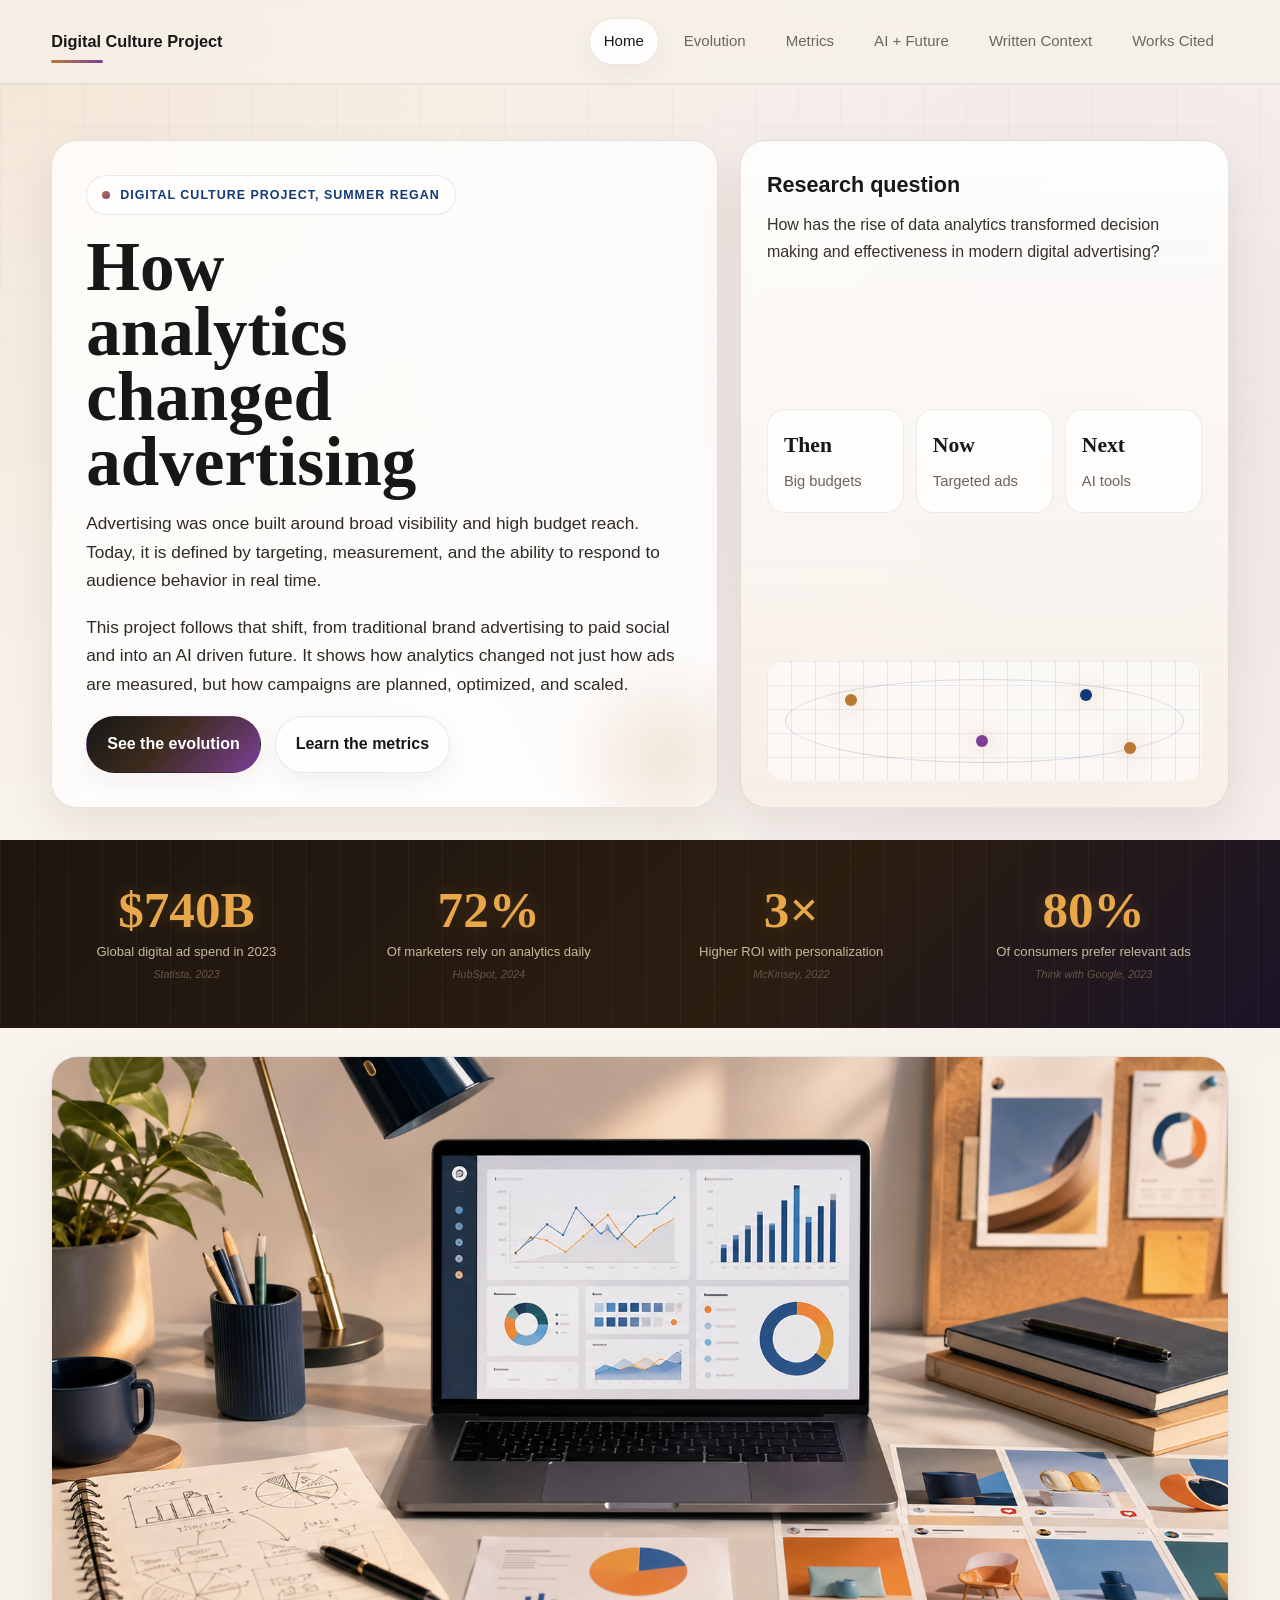
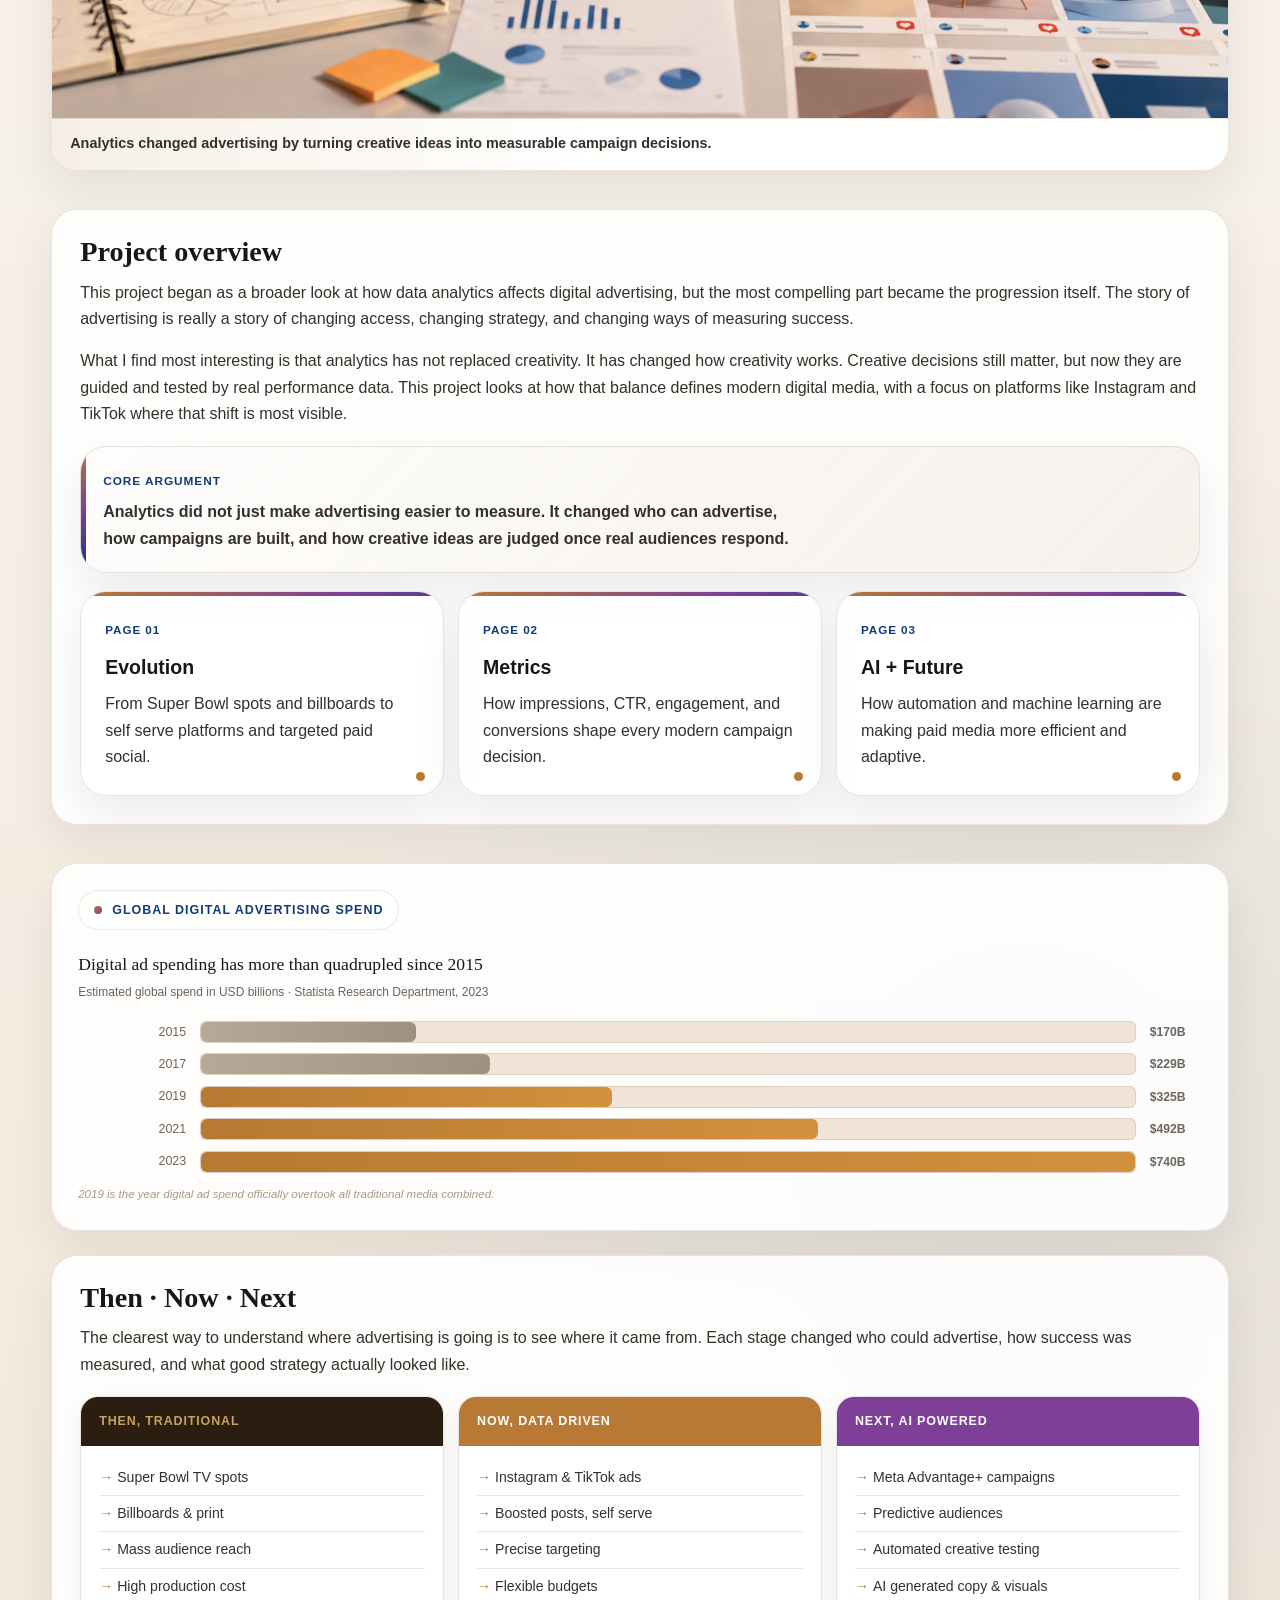
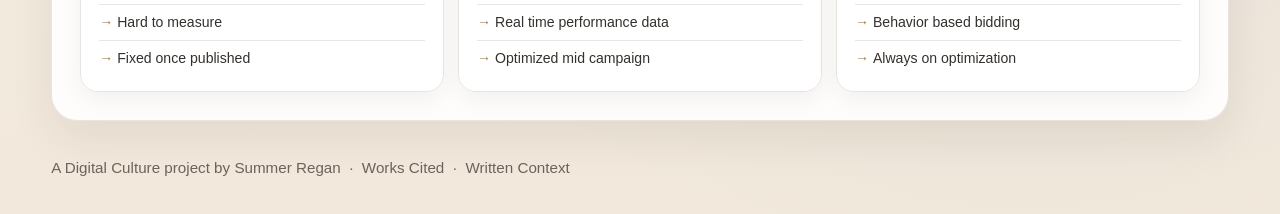
==== index.html @ 9088e3a5 "pics" ====
<!DOCTYPE html>
<html lang="en">
<head>
  <meta charset="UTF-8" />
  <meta name="viewport" content="width=device-width, initial-scale=1.0" />
  <meta name="description" content="A Digital Culture project explaining how analytics transformed advertising from broad mass media into targeted, measurable, AI supported paid media." />
  <title>How Analytics Changed Advertising</title>
  <link rel="stylesheet" href="styles.css" />
</head>
<body>
  <a class="skip-link" href="#main">Skip to content</a>
  <nav class="nav" aria-label="Main navigation">
    <div class="container nav-inner">
      <a href="index.html" class="brand">Digital Culture Project</a>
      <div class="nav-links">
        <a href="index.html">Home</a>
        <a href="evolution.html">Evolution</a>
        <a href="metrics.html">Metrics</a>
        <a href="ai-feature.html">AI + Future</a>
        <a href="context.html">Written Context</a>
        <a href="works-cited.html">Works Cited</a>
      </div>
    </div>
  </nav>

  <main id="main">
    <section class="hero">
      <div class="container hero-grid">
        <div class="hero-copy reveal visible">
          <div class="eyebrow">Digital Culture Project, Summer Regan</div>
          <h1>How analytics changed advertising</h1>
          <p>Advertising was once built around broad visibility and high budget reach. Today, it is defined by targeting, measurement, and the ability to respond to audience behavior in real time.</p>
          <p>This project follows that shift, from traditional brand advertising to paid social and into an AI driven future. It shows how analytics changed not just how ads are measured, but how campaigns are planned, optimized, and scaled.</p>
          <div class="hero-actions">
            <a class="btn primary" href="evolution.html">See the evolution</a>
            <a class="btn" href="metrics.html">Learn the metrics</a>
          </div>
        </div>
        <aside class="hero-card reveal">
          <div>
            <h3>Research question</h3>
            <p>How has the rise of data analytics transformed decision making and effectiveness in modern digital advertising?</p>
          </div>
          <div class="mini-stat">
            <div><strong>Then</strong><span>Big budgets</span></div>
            <div><strong>Now</strong><span>Targeted ads</span></div>
            <div><strong>Next</strong><span>AI tools</span></div>
          </div>
          <div class="signal-visual" aria-hidden="true">
            <span></span>
            <span></span>
            <span></span>
            <span></span>
          </div>
        </aside>
      </div>
    </section>

    <div class="stat-band">
      <div class="container">
        <div class="stat-band-grid">
          <div class="stat-item reveal">
            <div class="stat-num">$740B</div>
            <div class="stat-label">Global digital ad spend in 2023</div>
            <div class="stat-source">Statista, 2023</div>
          </div>
          <div class="stat-item reveal">
            <div class="stat-num">72%</div>
            <div class="stat-label">Of marketers rely on analytics daily</div>
            <div class="stat-source">HubSpot, 2024</div>
          </div>
          <div class="stat-item reveal">
            <div class="stat-num">3×</div>
            <div class="stat-label">Higher ROI with personalization</div>
            <div class="stat-source">McKinsey, 2022</div>
          </div>
          <div class="stat-item reveal">
            <div class="stat-num">80%</div>
            <div class="stat-label">Of consumers prefer relevant ads</div>
            <div class="stat-source">Think with Google, 2023</div>
          </div>
        </div>
      </div>
    </div>

    <section>
      <div class="container">
        <figure class="picture-card reveal">
          <img src="assets/images/analytics-workspace.png" alt="A polished marketing analytics workspace with abstract dashboard charts and campaign notes" />
          <figcaption>Analytics changed advertising by turning creative ideas into measurable campaign decisions.</figcaption>
        </figure>
      </div>
    </section>

    <section>
      <div class="container">
        <div class="section-card reveal">
          <h2>Project overview</h2>
          <p>This project began as a broader look at how data analytics affects digital advertising, but the most compelling part became the progression itself. The story of advertising is really a story of changing access, changing strategy, and changing ways of measuring success.</p>
          <p>What I find most interesting is that analytics has not replaced creativity. It has changed how creativity works. Creative decisions still matter, but now they are guided and tested by real performance data. This project looks at how that balance defines modern digital media, with a focus on platforms like Instagram and TikTok where that shift is most visible.</p>
          <div class="takeaway-card">
            <span>Core argument</span>
            <p>Analytics did not just make advertising easier to measure. It changed who can advertise, how campaigns are built, and how creative ideas are judged once real audiences respond.</p>
          </div>
          <div class="grid-3 top-gap">
            <a class="info-card" href="evolution.html">
              <span>Page 01</span>
              <h3>Evolution</h3>
              <p>From Super Bowl spots and billboards to self serve platforms and targeted paid social.</p>
            </a>
            <a class="info-card" href="metrics.html">
              <span>Page 02</span>
              <h3>Metrics</h3>
              <p>How impressions, CTR, engagement, and conversions shape every modern campaign decision.</p>
            </a>
            <a class="info-card" href="ai-feature.html">
              <span>Page 03</span>
              <h3>AI + Future</h3>
              <p>How automation and machine learning are making paid media more efficient and adaptive.</p>
            </a>
          </div>
        </div>
      </div>
    </section>

    <section>
      <div class="container">
        <div class="chart-wrap reveal">
          <div class="eyebrow">Global digital advertising spend</div>
          <p class="chart-title">Digital ad spending has more than quadrupled since 2015</p>
          <p class="chart-sub">Estimated global spend in USD billions · Statista Research Department, 2023</p>
          <div class="bar-chart">
            <div class="bar-row">
              <span class="bar-label">2015</span>
              <div class="bar-track"><div class="bar-fill muted" data-val="23"></div></div>
              <span class="bar-val">$170B</span>
            </div>
            <div class="bar-row">
              <span class="bar-label">2017</span>
              <div class="bar-track"><div class="bar-fill muted" data-val="31"></div></div>
              <span class="bar-val">$229B</span>
            </div>
            <div class="bar-row">
              <span class="bar-label">2019</span>
              <div class="bar-track"><div class="bar-fill" data-val="44"></div></div>
              <span class="bar-val">$325B</span>
            </div>
            <div class="bar-row">
              <span class="bar-label">2021</span>
              <div class="bar-track"><div class="bar-fill" data-val="66"></div></div>
              <span class="bar-val">$492B</span>
            </div>
            <div class="bar-row">
              <span class="bar-label">2023</span>
              <div class="bar-track"><div class="bar-fill" data-val="100"></div></div>
              <span class="bar-val">$740B</span>
            </div>
          </div>
          <p class="chart-note">2019 is the year digital ad spend officially overtook all traditional media combined.</p>
        </div>
      </div>
    </section>

    <section>
      <div class="container">
        <div class="section-card reveal">
          <h2>Then · Now · Next</h2>
          <p>The clearest way to understand where advertising is going is to see where it came from. Each stage changed who could advertise, how success was measured, and what good strategy actually looked like.</p>
          <div class="compare-wrap">
            <div class="compare-col">
              <div class="compare-head then">Then, Traditional</div>
              <ul class="compare-body">
                <li>Super Bowl TV spots</li>
                <li>Billboards &amp; print</li>
                <li>Mass audience reach</li>
                <li>High production cost</li>
                <li>Hard to measure</li>
                <li>Fixed once published</li>
              </ul>
            </div>
            <div class="compare-col">
              <div class="compare-head now">Now, Data Driven</div>
              <ul class="compare-body">
                <li>Instagram &amp; TikTok ads</li>
                <li>Boosted posts, self serve</li>
                <li>Precise targeting</li>
                <li>Flexible budgets</li>
                <li>Real time performance data</li>
                <li>Optimized mid campaign</li>
              </ul>
            </div>
            <div class="compare-col">
              <div class="compare-head next">Next, AI Powered</div>
              <ul class="compare-body">
                <li>Meta Advantage+ campaigns</li>
                <li>Predictive audiences</li>
                <li>Automated creative testing</li>
                <li>AI generated copy &amp; visuals</li>
                <li>Behavior based bidding</li>
                <li>Always on optimization</li>
              </ul>
            </div>
          </div>
        </div>
      </div>
    </section>
  </main>

  <footer>
    <div class="container">
      A Digital Culture project by Summer Regan &nbsp;·&nbsp; <a href="works-cited.html">Works Cited</a> &nbsp;·&nbsp; <a href="context.html">Written Context</a>
    </div>
  </footer>

  <script src="script.js" defer></script>
</body>
</html>
---- styles.css ----
:root {
  --bg: #f7f2eb;
  --bg-2: #efe4d6;
  --text: #171717;
  --muted: #6c645d;
  --accent: #b77933;
  --accent-2: #7d3f98;
  --accent-3: #123a7a;
  --accent-soft: rgba(183, 121, 51, 0.12);
  --card: rgba(255, 255, 255, 0.78);
  --card-strong: rgba(255, 255, 255, 0.9);
  --border: rgba(117, 96, 78, 0.16);
  --shadow: 0 18px 45px rgba(34, 24, 16, 0.08);
  --shadow-soft: 0 8px 24px rgba(34, 24, 16, 0.05);
  --radius: 26px;
  --radius-sm: 18px;
  --max: 1180px;
  --surface-blur: 8px;
}

* {
  box-sizing: border-box;
  margin: 0;
  padding: 0;
}

html {
  scroll-behavior: smooth;
}

body {
  font-family: Inter, Arial, Helvetica, sans-serif;
  color: var(--text);
  line-height: 1.65;
  background:
    radial-gradient(circle at top left, rgba(183, 121, 51, 0.13), transparent 24%),
    radial-gradient(circle at 85% 12%, rgba(125, 63, 152, 0.1), transparent 22%),
    radial-gradient(circle at 80% 80%, rgba(18, 58, 122, 0.08), transparent 26%),
    linear-gradient(180deg, #fbf6ef 0%, #f7f2eb 38%, #f2e9dc 100%);
  min-height: 100vh;
  overflow-x: hidden;
  position: relative;
}

body::before {
  content: "";
  position: fixed;
  inset: 0;
  z-index: -1;
  pointer-events: none;
  background-image:
    linear-gradient(rgba(18, 58, 122, 0.045) 1px, transparent 1px),
    linear-gradient(90deg, rgba(18, 58, 122, 0.045) 1px, transparent 1px);
  background-size: 42px 42px;
  mask-image: linear-gradient(to bottom, rgba(0, 0, 0, 0.72), transparent 74%);
  animation: gridDrift 22s linear infinite;
}

a {
  color: inherit;
  text-decoration: none;
}

.skip-link {
  position: fixed;
  left: 16px;
  top: 12px;
  z-index: 100;
  padding: 10px 14px;
  border-radius: 999px;
  background: var(--text);
  color: #fff;
  font-size: 0.85rem;
  font-weight: 800;
  transform: translateY(-160%);
  transition: transform 0.2s ease;
}

.skip-link:focus {
  transform: translateY(0);
}

img {
  max-width: 100%;
  display: block;
}

.container {
  width: min(92%, var(--max));
  margin: 0 auto;
}

.nav {
  position: sticky;
  top: 0;
  z-index: 30;
  backdrop-filter: blur(10px);
  background: rgba(247, 242, 235, 0.72);
  border-bottom: 1px solid rgba(117, 96, 78, 0.12);
}

.nav-inner {
  display: flex;
  align-items: center;
  justify-content: space-between;
  padding: 18px 0;
  gap: 18px;
}

.brand {
  font-size: 1.02rem;
  font-weight: 800;
  letter-spacing: 0;
  position: relative;
}

.brand::after {
  content: "";
  position: absolute;
  left: 0;
  bottom: -8px;
  width: 52px;
  height: 3px;
  border-radius: 999px;
  background: linear-gradient(90deg, var(--accent), var(--accent-2));
}

.nav-links {
  display: flex;
  gap: 10px;
  flex-wrap: wrap;
  font-size: 0.94rem;
  color: var(--muted);
}

.nav-links a {
  padding: 10px 14px;
  border-radius: 999px;
  border: 1px solid transparent;
  transition: background-color 0.2s ease, border-color 0.2s ease, color 0.2s ease, box-shadow 0.2s ease;
}

.nav-links a:hover {
  color: var(--text);
  background: rgba(255, 255, 255, 0.58);
  border-color: rgba(117, 96, 78, 0.12);
}

.nav-links a.active,
.nav-links a[aria-current="page"] {
  color: var(--text);
  background: rgba(255, 255, 255, 0.82);
  border-color: rgba(117, 96, 78, 0.16);
  box-shadow: var(--shadow-soft);
}

.hero,
.page-hero {
  padding: 56px 0 20px;
}

.small-hero {
  padding-bottom: 8px;
}

.hero-grid {
  display: grid;
  grid-template-columns: 1.2fr 0.88fr;
  gap: 22px;
  align-items: stretch;
}

.hero-copy,
.hero-card,
.section-card,
.metric-card,
.stage-card,
.example-card,
.info-card,
.picture-card,
.takeaway-card,
.visual-panel {
  background: var(--card);
  border: 1px solid var(--border);
  border-radius: var(--radius);
  box-shadow: var(--shadow);
  backdrop-filter: blur(var(--surface-blur));
}

.hero-copy {
  padding: 34px;
  position: relative;
  overflow: hidden;
}

.hero-copy::before {
  content: "";
  position: absolute;
  inset: auto -60px -60px auto;
  width: 220px;
  height: 220px;
  border-radius: 50%;
  background: radial-gradient(circle, rgba(183, 121, 51, 0.16), transparent 70%);
  pointer-events: none;
  animation: glowFloat 8s ease-in-out infinite alternate;
}

.hero-copy::after,
.section-card::after,
.chart-wrap::after,
.takeaway-card::after,
.context-section::after,
.ai-disclosure::after {
  content: "";
  position: absolute;
  inset: 0;
  border-radius: inherit;
  pointer-events: none;
  background: linear-gradient(115deg, transparent 0%, rgba(255,255,255,0.36) 42%, transparent 58%);
  opacity: 0;
  transform: translateX(-55%);
}

.hero-copy:hover::after,
.section-card:hover::after,
.chart-wrap:hover::after,
.takeaway-card:hover::after,
.context-section:hover::after,
.ai-disclosure:hover::after {
  animation: surfaceSweep 1.15s ease;
}

.eyebrow {
  display: inline-flex;
  align-items: center;
  gap: 10px;
  background: rgba(255, 255, 255, 0.68);
  color: var(--accent-3);
  border: 1px solid rgba(18, 58, 122, 0.1);
  border-radius: 999px;
  padding: 9px 15px;
  font-size: 0.78rem;
  font-weight: 800;
  letter-spacing: 0.08em;
  text-transform: uppercase;
  margin-bottom: 20px;
}

.eyebrow::before {
  content: "";
  width: 8px;
  height: 8px;
  border-radius: 50%;
  background: linear-gradient(135deg, var(--accent), var(--accent-2));
}

h1 {
  font-family: Georgia, "Times New Roman", serif;
  font-size: clamp(2.7rem, 5.4vw, 5rem);
  line-height: 0.94;
  letter-spacing: 0;
  margin-bottom: 14px;
  max-width: 12ch;
}

h2 {
  font-family: Georgia, "Times New Roman", serif;
  font-size: clamp(1.7rem, 2.2vw, 2.5rem);
  letter-spacing: 0;
  margin-bottom: 14px;
  line-height: 0.98;
}

h3 {
  letter-spacing: 0;
  font-size: 1.22rem;
}

.hero-copy p,
.page-intro {
  font-size: 1.08rem;
  color: #2d2a27;
  max-width: 65ch;
}

.hero-copy p {
  margin-bottom: 18px;
}

.page-intro {
  max-width: 58ch;
}

.hero-actions {
  display: flex;
  gap: 14px;
  flex-wrap: wrap;
  margin-top: 18px;
}

.btn {
  display: inline-flex;
  align-items: center;
  justify-content: center;
  padding: 14px 20px;
  border-radius: 999px;
  font-weight: 700;
  border: 1px solid rgba(117, 96, 78, 0.14);
  transition: transform 0.2s ease, box-shadow 0.2s ease, background-color 0.2s ease, border-color 0.2s ease, color 0.2s ease;
  box-shadow: var(--shadow-soft);
  position: relative;
  overflow: hidden;
}

.btn.primary {
  color: #fff;
  border-color: transparent;
  background: linear-gradient(135deg, var(--text), #3c2b1d 45%, var(--accent-2));
}

.btn:not(.primary) {
  background: rgba(255, 255, 255, 0.6);
}

.btn:hover,
.info-card:hover {
  transform: translateY(-2px);
  box-shadow: 0 16px 35px rgba(34, 24, 16, 0.1);
}

.btn:focus-visible,
.nav-links a:focus-visible,
.info-card:focus-visible,
.source-link:focus-visible {
  outline: 3px solid rgba(18, 58, 122, 0.18);
  outline-offset: 3px;
}

.hero-card {
  padding: 26px;
  display: flex;
  flex-direction: column;
  justify-content: space-between;
  background:
    linear-gradient(180deg, rgba(255,255,255,0.92) 0%, rgba(248,241,232,0.84) 100%),
    linear-gradient(135deg, rgba(183,121,51,0.08), rgba(125,63,152,0.06));
  overflow: hidden;
  position: relative;
}

.hero-card h3 {
  font-size: 1.35rem;
  margin-bottom: 10px;
}

.mini-stat {
  display: grid;
  grid-template-columns: repeat(3, 1fr);
  gap: 12px;
  margin-top: 18px;
}

.mini-stat div {
  background: rgba(255, 255, 255, 0.74);
  border: 1px solid rgba(117, 96, 78, 0.12);
  border-radius: var(--radius-sm);
  padding: 18px 16px;
  transition: transform 0.24s ease, border-color 0.24s ease;
}

.mini-stat div:hover {
  border-color: rgba(183, 121, 51, 0.32);
  transform: translateY(-3px);
}

.mini-stat strong {
  display: block;
  font-family: Georgia, "Times New Roman", serif;
  font-size: 1.35rem;
  margin-bottom: 4px;
}

.mini-stat span {
  color: var(--muted);
  font-size: 0.92rem;
}

section {
  padding: 12px 0;
}

.section-card {
  padding: 28px;
  background: var(--card-strong);
  overflow: hidden;
  position: relative;
}

.section-card p + p {
  margin-top: 16px;
}

.section-card p,
.stage-card p,
.metric-card p,
.example-card p,
.info-card p,
.takeaway-card p,
.hero-card p {
  color: #34302c;
}

.grid-3,
.metrics-grid,
.examples-grid,
.key-grid {
  display: grid;
  gap: 14px;
}

.grid-3 {
  grid-template-columns: repeat(3, 1fr);
}

.top-gap {
  margin-top: 18px;
}

.info-card {
  padding: 24px;
  transition: transform 0.2s ease, box-shadow 0.2s ease, border-color 0.2s ease;
  position: relative;
  overflow: hidden;
}

.info-card::before {
  content: "";
  position: absolute;
  inset: 0 auto auto 0;
  width: 100%;
  height: 4px;
  background: linear-gradient(90deg, var(--accent), var(--accent-2), var(--accent-3), var(--accent));
  background-size: 220% 100%;
  animation: gradientSlide 7s linear infinite;
}

.info-card::after,
.metric-card::after,
.example-card::after,
.stage-card::after {
  content: "";
  position: absolute;
  inset: auto 18px 14px auto;
  width: 9px;
  height: 9px;
  border-radius: 50%;
  background: var(--accent);
  box-shadow: 0 0 0 0 rgba(183, 121, 51, 0.26);
  animation: softPulse 2.8s ease-in-out infinite;
}

.static-card:hover {
  transform: none;
}

.info-card span,
.metric-card span,
.example-card span {
  display: inline-block;
  font-size: 0.73rem;
  text-transform: uppercase;
  letter-spacing: 0.08em;
  color: var(--accent-3);
  font-weight: 800;
  margin-bottom: 12px;
}

.source-link,
.cite-body a {
  color: var(--accent-3);
  text-decoration: underline;
  text-underline-offset: 3px;
  font-weight: 600;
}

.source-link {
  display: inline-block;
  margin: 12px 0;
  font-size: 0.85rem;
}

.picture-card {
  overflow: hidden;
  position: relative;
  margin: 4px 0 14px;
  background: rgba(255,255,255,.84);
}

.picture-card img {
  width: 100%;
  aspect-ratio: 16 / 9;
  object-fit: cover;
  transition: transform .7s ease, filter .7s ease;
}

.picture-card:hover img {
  filter: saturate(1.08) contrast(1.03);
  transform: scale(1.025);
}

.picture-card figcaption {
  border-top: 1px solid var(--border);
  color: #34302c;
  font-size: .9rem;
  font-weight: 650;
  line-height: 1.45;
  padding: 14px 18px 16px;
  background:
    linear-gradient(90deg, rgba(183,121,51,.12), transparent 46%),
    rgba(255,255,255,.74);
}

.split-picture {
  display: grid;
  grid-template-columns: 1.35fr .65fr;
  align-items: stretch;
}

.split-picture img {
  height: 100%;
}

.split-picture figcaption {
  display: flex;
  align-items: center;
  border-top: 0;
  border-left: 1px solid var(--border);
  font-size: 1rem;
}

.takeaway-card {
  padding: 20px 22px;
  margin: 18px 0 4px;
  overflow: hidden;
  position: relative;
  background:
    linear-gradient(135deg, rgba(255,255,255,.88), rgba(248,241,232,.8)),
    linear-gradient(90deg, rgba(183,121,51,.12), rgba(18,58,122,.08));
}

.takeaway-card::before {
  content: "";
  position: absolute;
  inset: 0 auto 0 0;
  width: 5px;
  background: linear-gradient(to bottom, var(--accent), var(--accent-2), var(--accent-3));
}

.takeaway-card span {
  display: inline-block;
  margin-bottom: 8px;
  color: var(--accent-3);
  font-size: .74rem;
  font-weight: 900;
  letter-spacing: .08em;
  text-transform: uppercase;
}

.takeaway-card p {
  max-width: 78ch;
  font-weight: 650;
}

.timeline {
  position: relative;
  margin-top: 4px;
  display: grid;
  gap: 18px;
}

.timeline::before {
  content: "";
  position: absolute;
  left: 20px;
  top: 10px;
  bottom: 10px;
  width: 4px;
  background: linear-gradient(to bottom, rgba(183,121,51,0.35), rgba(125,63,152,0.45), rgba(18,58,122,0.75));
  border-radius: 999px;
}

.stage-card {
  position: relative;
  margin-left: 52px;
  padding: 24px;
  overflow: hidden;
}

.stage-card::before {
  content: attr(data-step);
  position: absolute;
  left: -48px;
  top: 24px;
  width: 34px;
  height: 34px;
  display: grid;
  place-items: center;
  border-radius: 50%;
  background: linear-gradient(135deg, #fff, #f5ede4);
  border: 2px solid var(--accent);
  color: var(--accent-3);
  font-weight: 800;
  font-size: 0.9rem;
  box-shadow: var(--shadow-soft);
}

.stage-label {
  display: inline-block;
  margin-bottom: 10px;
  color: var(--accent-2);
  font-size: 0.78rem;
  font-weight: 800;
  letter-spacing: 0.08em;
  text-transform: uppercase;
}

.key-grid {
  grid-template-columns: repeat(3, 1fr);
  margin-top: 12px;
}

.key-grid div {
  border: 1px solid rgba(117, 96, 78, 0.12);
  border-radius: var(--radius-sm);
  padding: 18px;
  background: linear-gradient(180deg, rgba(255,255,255,0.7), rgba(250,244,237,0.8));
}

.key-grid strong {
  display: block;
  margin-bottom: 7px;
  font-size: 1rem;
}

.metrics-grid {
  grid-template-columns: repeat(4, 1fr);
}

.examples-grid {
  grid-template-columns: repeat(2, 1fr);
  margin-top: 16px;
}

.metric-card,
.example-card {
  padding: 20px;
  background: linear-gradient(180deg, rgba(255,255,255,0.82), rgba(250,244,237,0.92));
  overflow: hidden;
  position: relative;
}

.metric-card h3,
.example-card h3,
.info-card h3,
.stage-card h3 {
  margin-bottom: 8px;
}

footer {
  padding: 22px 0 34px;
  color: var(--muted);
  font-size: 0.95rem;
}

.reveal {
  opacity: 0;
  transform: translate3d(0, 20px, 0);
  transition: opacity 0.55s ease, transform 0.55s ease;
  will-change: opacity, transform;
}

.reveal.visible {
  opacity: 1;
  transform: translate3d(0, 0, 0);
  will-change: auto;
}

@supports not ((backdrop-filter: blur(1px))) {
  .nav,
  .hero-copy,
  .hero-card,
  .section-card,
  .metric-card,
  .stage-card,
  .example-card,
  .info-card,
  .picture-card,
  .takeaway-card,
  .visual-panel {
    backdrop-filter: none;
    background: rgba(255, 255, 255, 0.92);
  }
}

@media (prefers-reduced-motion: reduce) {
  html {
    scroll-behavior: auto;
  }

  .nav-links a,
  .btn,
  .info-card,
  .reveal {
    transition: none;
  }

  .btn:hover,
  .info-card:hover {
    transform: none;
  }

  .reveal {
    opacity: 1;
    transform: none;
    will-change: auto;
  }
}

@media (max-width: 980px) {
  .hero-grid,
  .grid-3,
  .metrics-grid,
  .examples-grid,
  .key-grid {
    grid-template-columns: 1fr 1fr;
  }

  h1 {
    max-width: 12ch;
  }
}

@media (max-width: 720px) {
  .nav-inner {
    align-items: flex-start;
    flex-direction: column;
    padding: 14px 0;
  }

  .nav-links {
    width: 100%;
    gap: 8px;
    max-height: 42vh;
    overflow-y: auto;
    padding-bottom: 2px;
  }

  .nav-links a {
    padding: 8px 11px;
    font-size: 0.86rem;
  }

  .hero,
  .page-hero {
    padding: 44px 0 14px;
  }

  .hero-copy,
  .section-card,
  .hero-card,
  .stage-card,
  .metric-card,
  .example-card,
  .info-card {
    padding: 20px;
  }

  .hero-grid,
  .grid-3,
  .metrics-grid,
  .examples-grid,
  .key-grid,
  .mini-stat {
    grid-template-columns: 1fr;
  }

  .timeline::before {
    left: 12px;
  }

  .stage-card {
    margin-left: 34px;
  }

  .stage-card::before {
    left: -33px;
  }

  h1 {
    line-height: 1;
    max-width: 12ch;
  }
}

/* ── VISUAL ADDITIONS ── */

/* Stat band */
.stat-band {
  background:
    linear-gradient(90deg, rgba(255,255,255,0.04) 1px, transparent 1px),
    linear-gradient(135deg, #1c1510 0%, #2b1d10 60%, #1a1428 100%);
  background-size: 34px 100%, auto;
  padding: 44px 0;
  margin: 12px 0;
  overflow: hidden;
  position: relative;
}
.stat-band::before {
  content: "";
  position: absolute;
  inset: 0;
  background: linear-gradient(100deg, transparent 0%, rgba(232, 168, 74, 0.18) 48%, transparent 60%);
  transform: translateX(-100%);
  animation: bandSweep 6s ease-in-out infinite;
}
.stat-band .container {
  position: relative;
  z-index: 1;
}
.stat-band-grid {
  display: grid;
  grid-template-columns: repeat(4, 1fr);
  gap: 2rem;
  text-align: center;
}
.stat-item .stat-num {
  font-family: Georgia, "Times New Roman", serif;
  font-size: clamp(2.2rem, 4vw, 3.4rem);
  font-weight: 900;
  color: #e8a84a;
  line-height: 1;
  letter-spacing: 0;
  text-shadow: 0 0 18px rgba(232, 168, 74, 0.2);
}
.stat-item .stat-label {
  font-size: .82rem;
  color: #c8b89a;
  margin-top: .5rem;
  line-height: 1.4;
}
.stat-item .stat-source {
  font-size: .68rem;
  color: #665545;
  margin-top: .3rem;
  font-style: italic;
}

/* Bar chart */
.chart-wrap {
  background: var(--card-strong);
  border: 1px solid var(--border);
  border-radius: var(--radius);
  box-shadow: var(--shadow);
  padding: 26px;
  margin-top: 14px;
  overflow: hidden;
  position: relative;
}
.chart-wrap .chart-title {
  font-family: Georgia, "Times New Roman", serif;
  font-size: 1.1rem;
  letter-spacing: 0;
  margin-bottom: 4px;
}
.chart-wrap .chart-sub {
  font-size: .75rem;
  color: var(--muted);
  margin-bottom: 18px;
}
.bar-chart { display: flex; flex-direction: column; gap: .65rem; }
.bar-row { display: flex; align-items: center; gap: .85rem; }
.bar-label {
  font-size: .78rem;
  color: var(--muted);
  width: 108px;
  flex-shrink: 0;
  text-align: right;
  line-height: 1.2;
}
.bar-track {
  flex: 1;
  height: 22px;
  background: var(--bg-2);
  border-radius: 6px;
  overflow: hidden;
  border: 1px solid var(--border);
  position: relative;
}
.bar-track::after {
  content: "";
  position: absolute;
  inset: 0;
  background: linear-gradient(90deg, transparent, rgba(255,255,255,0.48), transparent);
  transform: translateX(-100%);
  animation: trackSweep 3.8s ease-in-out infinite;
}
.bar-fill {
  height: 100%;
  border-radius: 6px;
  background: linear-gradient(90deg, var(--accent), #d4913d);
  width: 0;
  transition: width 1.3s cubic-bezier(.22,1,.36,1);
  position: relative;
  z-index: 1;
}
.bar-fill.purple { background: linear-gradient(90deg, var(--accent-2), #9e5ab8); }
.bar-fill.blue   { background: linear-gradient(90deg, var(--accent-3), #2a5aab); }
.bar-fill.muted  { background: linear-gradient(90deg, #b8a898, #a09080); }
.bar-val {
  font-size: .76rem;
  color: var(--muted);
  width: 52px;
  flex-shrink: 0;
  font-weight: 600;
}
.chart-note {
  font-size: .72rem;
  color: #a89880;
  margin-top: 12px;
  font-style: italic;
}

/* Pull quote */
.pull-quote {
  border-left: 4px solid var(--accent);
  padding: 1.4rem 1.8rem;
  margin: 18px 0;
  background: linear-gradient(135deg, rgba(255,255,255,0.7), rgba(248,241,232,0.8));
  border-radius: 0 var(--radius-sm) var(--radius-sm) 0;
  backdrop-filter: blur(6px);
  border: 1px solid var(--border);
  border-left: 4px solid var(--accent);
  position: relative;
  overflow: hidden;
}
.pull-quote::before {
  content: "";
  position: absolute;
  inset: 0 auto 0 0;
  width: 4px;
  background: linear-gradient(to bottom, var(--accent), var(--accent-2), var(--accent-3));
  animation: quoteGlow 3.4s ease-in-out infinite;
}
.pull-quote p {
  font-family: Georgia, "Times New Roman", serif;
  font-size: 1.15rem;
  font-style: italic;
  color: #1e1a16;
  line-height: 1.55;
  margin: 0 !important;
}
.pull-quote cite {
  display: block;
  font-size: .8rem;
  color: var(--muted);
  margin-top: .75rem;
  font-style: normal;
}

/* Comparison table */
.compare-wrap {
  display: grid;
  grid-template-columns: repeat(3,1fr);
  gap: 14px;
  margin-top: 18px;
}
.compare-col {
  border-radius: var(--radius-sm);
  overflow: hidden;
  border: 1px solid var(--border);
  box-shadow: var(--shadow-soft);
  transform: translateY(0);
  transition: transform 0.24s ease, box-shadow 0.24s ease;
}
.compare-col:hover {
  transform: translateY(-3px);
  box-shadow: 0 18px 36px rgba(34, 24, 16, 0.09);
}
.compare-head {
  padding: 14px 18px;
  font-size: .78rem;
  font-weight: 800;
  letter-spacing: .07em;
  text-transform: uppercase;
}
.compare-head.then { background: #2b1d10; color: #c8a060; }
.compare-head.now  { background: var(--accent); color: #fff; }
.compare-head.next { background: var(--accent-2); color: #fff; }
.compare-body { background: var(--card-strong); padding: 14px 18px; }
.compare-body li {
  list-style: none;
  padding: .38rem 0;
  border-bottom: 1px solid var(--border);
  color: #34302c;
  font-size: .88rem;
}
.compare-body li::before { content: '→ '; color: var(--accent); font-weight: 700; }
.compare-body li:last-child { border: none; }

/* Feedback loop visual */
.loop-wrap {
  margin-top: 18px;
}

.loop-step {
  display: flex;
  align-items: center;
  gap: 14px;
  padding: 13px 16px;
  background: linear-gradient(135deg, rgba(255,255,255,.72), rgba(248,241,232,.8));
  border: 1px solid var(--border);
  border-radius: var(--radius-sm);
  margin-bottom: 6px;
  position: relative;
  overflow: hidden;
}
.loop-step::after {
  content: "";
  position: absolute;
  inset: 0;
  background: linear-gradient(90deg, transparent, rgba(183,121,51,.12), transparent);
  transform: translateX(-100%);
  animation: surfaceSweep 4.8s ease-in-out infinite;
}
.loop-step .loop-icon { font-size: 1.4rem; flex-shrink: 0; }
.loop-step strong { display: block; font-size: .9rem; margin-bottom: 2px; }
.loop-step span { font-size: .8rem; color: var(--muted); }
.loop-arrow { text-align: center; color: var(--accent); font-size: 1.1rem; margin: 2px 0; }

/* AI disclosure box */
.ai-disclosure {
  background: linear-gradient(135deg, #1e1610 0%, #251a0e 60%, #1a1228 100%);
  border: 1px solid rgba(183,121,51,.25);
  border-radius: var(--radius);
  padding: 26px 30px;
  margin-bottom: 24px;
  overflow: hidden;
  position: relative;
}
.ai-disclosure .disc-label {
  font-size: .72rem;
  font-weight: 800;
  letter-spacing: .12em;
  text-transform: uppercase;
  color: #e8a84a;
  margin-bottom: 12px;
}
.ai-disclosure p {
  font-size: .9rem;
  color: #b8a898;
  margin-bottom: 10px;
  line-height: 1.65;
}
.ai-disclosure p:last-child { margin-bottom: 0; }

/* Works cited list */
.citation-list { list-style: none; }
.section-card .citation-list { margin-top: 20px; }
.citation-item {
  display: grid;
  grid-template-columns: auto 1fr;
  gap: 16px;
  align-items: start;
  padding: 18px 0;
  border-bottom: 1px solid var(--border);
  transition: transform 0.2s ease, border-color 0.2s ease;
}
.citation-item:hover {
  border-color: rgba(183,121,51,.3);
  transform: translateX(4px);
}
.citation-item:last-child { border: none; }
.cite-num {
  font-size: .72rem;
  font-weight: 800;
  font-family: Georgia, serif;
  color: var(--accent);
  background: rgba(183,121,51,.1);
  border: 1px solid rgba(183,121,51,.2);
  border-radius: 8px;
  padding: .25rem .55rem;
  white-space: nowrap;
  margin-top: 2px;
}
.cite-body .cite-mla { font-size: .88rem; color: #1e1a16; line-height: 1.6; margin-bottom: 6px; }
.cite-body .cite-annotation { font-size: .83rem; color: var(--muted); line-height: 1.6; margin-bottom: 6px; }
.cite-body a { font-size: .76rem; }
.cite-body a:hover { color: var(--accent); }

/* Context / paper page */
.context-section {
  background: var(--card-strong);
  border: 1px solid var(--border);
  border-radius: var(--radius);
  box-shadow: var(--shadow);
  padding: 32px;
  margin-bottom: 14px;
  overflow: hidden;
  position: relative;
}
.context-section h2 { margin-bottom: 14px; }
.context-section p { color: #34302c; margin-bottom: 14px; line-height: 1.75; }
.context-section p:last-child { margin-bottom: 0; }

/* Page nav footer */
.page-nav {
  display: flex;
  gap: 12px;
  flex-wrap: wrap;
  justify-content: space-between;
  margin-top: 24px;
}

.visual-panel {
  min-height: 170px;
  margin: 4px 0 14px;
  overflow: hidden;
  position: relative;
  background:
    radial-gradient(circle at 18% 20%, rgba(183,121,51,.2), transparent 26%),
    radial-gradient(circle at 80% 42%, rgba(18,58,122,.16), transparent 28%),
    linear-gradient(135deg, rgba(255,255,255,.86), rgba(248,241,232,.76));
}

.visual-panel::before {
  content: "";
  position: absolute;
  inset: 0;
  background-image:
    linear-gradient(rgba(18,58,122,.075) 1px, transparent 1px),
    linear-gradient(90deg, rgba(18,58,122,.075) 1px, transparent 1px);
  background-size: 28px 28px;
  animation: gridDrift 18s linear infinite;
  opacity: .75;
}

.signal-visual {
  position: relative;
  height: 120px;
  margin-top: 22px;
  border-radius: var(--radius-sm);
  background:
    linear-gradient(90deg, rgba(18,58,122,.08) 1px, transparent 1px),
    linear-gradient(180deg, rgba(18,58,122,.08) 1px, transparent 1px),
    rgba(255,255,255,.5);
  background-size: 24px 24px;
  overflow: hidden;
}

.signal-visual::before {
  content: "";
  position: absolute;
  inset: 18px;
  border: 1px solid rgba(18,58,122,.16);
  border-radius: 50%;
  animation: rotateSlow 16s linear infinite;
}

.signal-visual span {
  position: absolute;
  width: 12px;
  height: 12px;
  border-radius: 50%;
  background: var(--accent);
  box-shadow: 0 0 22px rgba(183,121,51,.5);
  animation: signalOrbit 6s ease-in-out infinite alternate;
}

.signal-visual span:nth-child(1) { left: 18%; top: 28%; }
.signal-visual span:nth-child(2) { left: 48%; top: 62%; animation-delay: .6s; background: var(--accent-2); }
.signal-visual span:nth-child(3) { left: 72%; top: 24%; animation-delay: 1.1s; background: var(--accent-3); }
.signal-visual span:nth-child(4) { left: 82%; top: 68%; animation-delay: 1.7s; }

.evolution-visual {
  display: grid;
  grid-template-columns: 1fr .72fr 1fr;
  align-items: center;
  gap: 18px;
  padding: 24px;
}

.screen {
  min-height: 112px;
  border: 1px solid rgba(117,96,78,.18);
  border-radius: var(--radius-sm);
  display: grid;
  align-content: center;
  gap: 9px;
  padding: 20px;
  position: relative;
  z-index: 1;
  background: rgba(255,255,255,.66);
}

.screen span {
  height: 14px;
  width: 70%;
  border-radius: 999px;
  background: rgba(108,100,93,.28);
  color: transparent;
  animation: barBreathe 2.8s ease-in-out infinite;
}

.screen span:nth-child(2) { width: 48%; animation-delay: .25s; }
.screen span:nth-child(3) { width: 84%; animation-delay: .5s; }
.new-media span { background: linear-gradient(90deg, var(--accent), var(--accent-2)); }

.motion-bridge {
  position: relative;
  z-index: 1;
  height: 112px;
}

.motion-bridge i {
  position: absolute;
  left: 0;
  right: 0;
  height: 2px;
  background: linear-gradient(90deg, transparent, var(--accent-3), transparent);
  animation: bridgeFlow 2.4s ease-in-out infinite;
}

.motion-bridge i:nth-child(1) { top: 28%; }
.motion-bridge i:nth-child(2) { top: 50%; animation-delay: .35s; }
.motion-bridge i:nth-child(3) { top: 72%; animation-delay: .7s; }

.dashboard-visual {
  display: grid;
  grid-template-columns: .85fr 1.4fr .75fr;
  align-items: center;
  gap: 24px;
  padding: 24px;
}

.dash-ring,
.dash-pulse,
.dash-bars {
  position: relative;
  z-index: 1;
}

.dash-ring {
  width: 118px;
  aspect-ratio: 1;
  border-radius: 50%;
  margin: auto;
  background: conic-gradient(var(--accent) 0 68%, rgba(18,58,122,.14) 68% 100%);
  animation: rotateSlow 9s linear infinite;
}

.dash-ring::after {
  content: "";
  position: absolute;
  inset: 18px;
  border-radius: 50%;
  background: rgba(255,255,255,.86);
}

.dash-bars {
  display: grid;
  gap: 12px;
}

.dash-bars span {
  display: block;
  height: 18px;
  border-radius: 999px;
  background: linear-gradient(90deg, var(--accent-3), var(--accent-2));
  transform-origin: left;
  animation: metricBreathe 2.4s ease-in-out infinite;
}

.dash-bars span:nth-child(1) { width: 82%; }
.dash-bars span:nth-child(2) { width: 54%; animation-delay: .25s; }
.dash-bars span:nth-child(3) { width: 72%; animation-delay: .5s; }
.dash-bars span:nth-child(4) { width: 42%; animation-delay: .75s; }

.dash-pulse {
  width: 76px;
  aspect-ratio: 1;
  border-radius: 50%;
  margin: auto;
  border: 2px solid rgba(183,121,51,.6);
  box-shadow: 0 0 0 12px rgba(183,121,51,.08);
  animation: softPulse 2.2s ease-in-out infinite;
}

.ai-visual {
  min-height: 220px;
}

.node,
.neural-line {
  position: absolute;
  z-index: 1;
}

.node {
  width: 16px;
  aspect-ratio: 1;
  border-radius: 50%;
  background: #fff;
  border: 3px solid var(--accent-2);
  box-shadow: 0 0 24px rgba(125,63,152,.34);
  animation: nodeFloat 4s ease-in-out infinite;
}

.node.center {
  width: 44px;
  left: calc(50% - 22px);
  top: calc(50% - 22px);
  border-color: var(--accent);
}

.node.n1 { left: 18%; top: 28%; }
.node.n2 { left: 32%; top: 70%; animation-delay: .4s; border-color: var(--accent-3); }
.node.n3 { right: 24%; top: 24%; animation-delay: .8s; }
.node.n4 { right: 16%; bottom: 24%; animation-delay: 1.2s; border-color: var(--accent-3); }
.node.n5 { left: 58%; bottom: 16%; animation-delay: 1.6s; }

.neural-line {
  height: 2px;
  width: 34%;
  left: 33%;
  top: 50%;
  background: linear-gradient(90deg, transparent, rgba(18,58,122,.55), transparent);
  transform-origin: center;
  animation: neuralGlow 2.6s ease-in-out infinite;
}

.neural-line.l1 { transform: rotate(18deg); }
.neural-line.l2 { transform: rotate(-25deg); animation-delay: .4s; }
.neural-line.l3 { transform: rotate(58deg); animation-delay: .8s; }
.neural-line.l4 { transform: rotate(-62deg); animation-delay: 1.2s; }

.paper-visual {
  display: grid;
  place-items: center;
  min-height: 190px;
}

.paper-page {
  position: relative;
  z-index: 1;
  width: min(420px, 82%);
  padding: 30px;
  border-radius: var(--radius-sm);
  background: rgba(255,255,255,.84);
  border: 1px solid rgba(117,96,78,.16);
  box-shadow: var(--shadow-soft);
}

.paper-page span {
  display: block;
  height: 12px;
  margin: 13px 0;
  border-radius: 999px;
  background: rgba(108,100,93,.22);
  animation: barBreathe 3s ease-in-out infinite;
}

.paper-page span:nth-child(2) { width: 72%; animation-delay: .3s; }
.paper-page span:nth-child(3) { width: 86%; animation-delay: .6s; }
.paper-page span:nth-child(4) { width: 58%; animation-delay: .9s; }

.paper-scan {
  position: absolute;
  z-index: 2;
  left: 18%;
  right: 18%;
  top: 24%;
  height: 2px;
  background: rgba(183,121,51,.78);
  box-shadow: 0 0 18px rgba(183,121,51,.32);
  animation: scanDown 3.4s ease-in-out infinite;
}

.paper-note {
  position: absolute;
  z-index: 3;
  right: 18%;
  bottom: 24%;
  padding: 8px 12px;
  border-radius: 999px;
  background: var(--accent-3);
  color: #fff;
  font-size: .72rem;
  font-weight: 800;
  text-transform: uppercase;
  animation: noteFloat 3.2s ease-in-out infinite;
}

.source-visual {
  min-height: 180px;
}

.source-dot,
.source-thread {
  position: absolute;
  z-index: 1;
}

.source-dot {
  width: 18px;
  aspect-ratio: 1;
  border-radius: 50%;
  background: var(--accent);
  box-shadow: 0 0 0 9px rgba(183,121,51,.1);
  animation: sourcePulse 2.7s ease-in-out infinite;
}

.source-dot.d1 { left: 18%; top: 32%; }
.source-dot.d2 { left: 35%; bottom: 26%; animation-delay: .35s; background: var(--accent-3); }
.source-dot.d3 { left: 52%; top: 26%; animation-delay: .7s; background: var(--accent-2); }
.source-dot.d4 { right: 28%; bottom: 30%; animation-delay: 1.05s; }
.source-dot.d5 { right: 14%; top: 38%; animation-delay: 1.4s; background: var(--accent-3); }

.source-thread {
  height: 2px;
  width: 26%;
  background: linear-gradient(90deg, transparent, rgba(18,58,122,.5), transparent);
  animation: neuralGlow 2.2s ease-in-out infinite;
}

.source-thread.t1 { left: 21%; top: 46%; transform: rotate(15deg); }
.source-thread.t2 { left: 43%; top: 44%; transform: rotate(-10deg); animation-delay: .4s; }
.source-thread.t3 { right: 16%; top: 52%; transform: rotate(24deg); animation-delay: .8s; }

@keyframes gridDrift {
  to { background-position: 42px 42px; }
}

@keyframes glowFloat {
  to { transform: translate3d(-28px, -18px, 0) scale(1.08); }
}

@keyframes gradientSlide {
  to { background-position: 220% 0; }
}

@keyframes surfaceSweep {
  0% { opacity: 0; transform: translateX(-70%); }
  24% { opacity: 1; }
  100% { opacity: 0; transform: translateX(70%); }
}

@keyframes softPulse {
  0%, 100% { transform: scale(1); box-shadow: 0 0 0 0 rgba(183,121,51,.22); }
  50% { transform: scale(1.04); box-shadow: 0 0 0 14px rgba(183,121,51,0); }
}

@keyframes bandSweep {
  0%, 42% { transform: translateX(-100%); }
  72%, 100% { transform: translateX(100%); }
}

@keyframes trackSweep {
  0%, 32% { transform: translateX(-100%); }
  68%, 100% { transform: translateX(100%); }
}

@keyframes quoteGlow {
  0%, 100% { opacity: .35; }
  50% { opacity: 1; }
}

@keyframes rotateSlow {
  to { transform: rotate(360deg); }
}

@keyframes signalOrbit {
  to { transform: translate3d(20px, -18px, 0) scale(1.16); }
}

@keyframes barBreathe {
  0%, 100% { opacity: .46; transform: scaleX(.92); }
  50% { opacity: 1; transform: scaleX(1); }
}

@keyframes bridgeFlow {
  0% { opacity: .18; transform: translateX(-18px); }
  50% { opacity: 1; }
  100% { opacity: .18; transform: translateX(18px); }
}

@keyframes metricBreathe {
  0%, 100% { transform: scaleX(.74); opacity: .62; }
  50% { transform: scaleX(1); opacity: 1; }
}

@keyframes nodeFloat {
  0%, 100% { transform: translateY(0); }
  50% { transform: translateY(-10px); }
}

@keyframes neuralGlow {
  0%, 100% { opacity: .24; }
  50% { opacity: 1; }
}

@keyframes scanDown {
  0%, 100% { transform: translateY(-42px); opacity: .2; }
  50% { transform: translateY(58px); opacity: 1; }
}

@keyframes noteFloat {
  0%, 100% { transform: translateY(0); }
  50% { transform: translateY(-8px); }
}

@keyframes sourcePulse {
  0%, 100% { transform: scale(1); opacity: .7; }
  50% { transform: scale(1.22); opacity: 1; }
}

@media (prefers-reduced-motion: reduce) {
  *,
  *::before,
  *::after {
    animation-duration: 0.001ms !important;
    animation-iteration-count: 1 !important;
    scroll-behavior: auto !important;
    transition-duration: 0.001ms !important;
  }
}

/* Responsive additions */
@media (max-width: 980px) {
  .stat-band-grid { grid-template-columns: repeat(2,1fr); }
  .compare-wrap { grid-template-columns: 1fr; }
  .evolution-visual,
  .dashboard-visual {
    grid-template-columns: 1fr;
  }
  .motion-bridge {
    height: 54px;
  }
}
@media (max-width: 720px) {
  .stat-band-grid { grid-template-columns: 1fr 1fr; }
  .bar-label { width: 78px; font-size: .72rem; }
  .bar-row { gap: .55rem; }
  .bar-val { width: 58px; font-size: .7rem; }
  .compare-wrap { grid-template-columns: 1fr; }
  .chart-wrap { padding: 18px; }
  .split-picture {
    grid-template-columns: 1fr;
  }
  .split-picture figcaption {
    border-top: 1px solid var(--border);
    border-left: 0;
  }
  .visual-panel { min-height: 150px; }
  .signal-visual { height: 96px; }
  .screen { min-height: 78px; }
  .ai-visual { min-height: 180px; }
  .paper-page { width: 92%; padding: 22px; }
  .citation-item {
    grid-template-columns: 1fr;
    gap: 8px;
  }
}
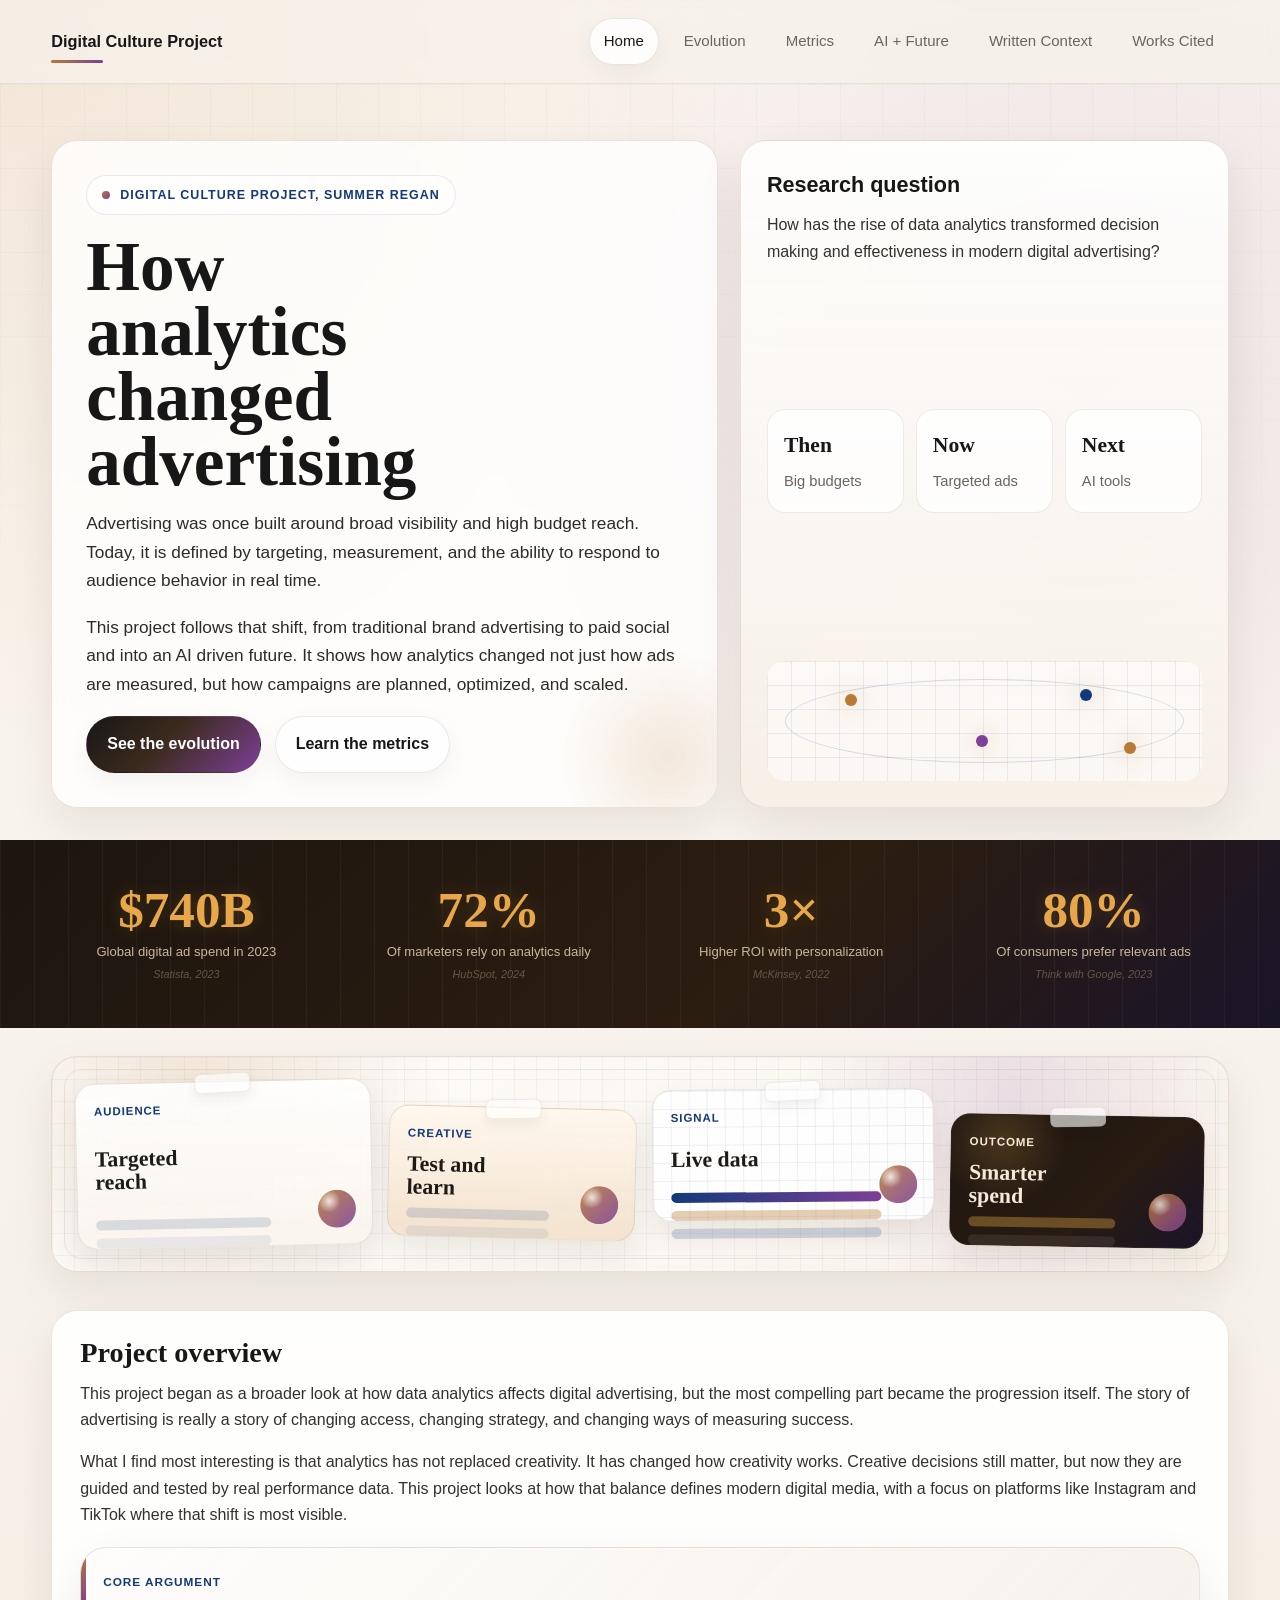
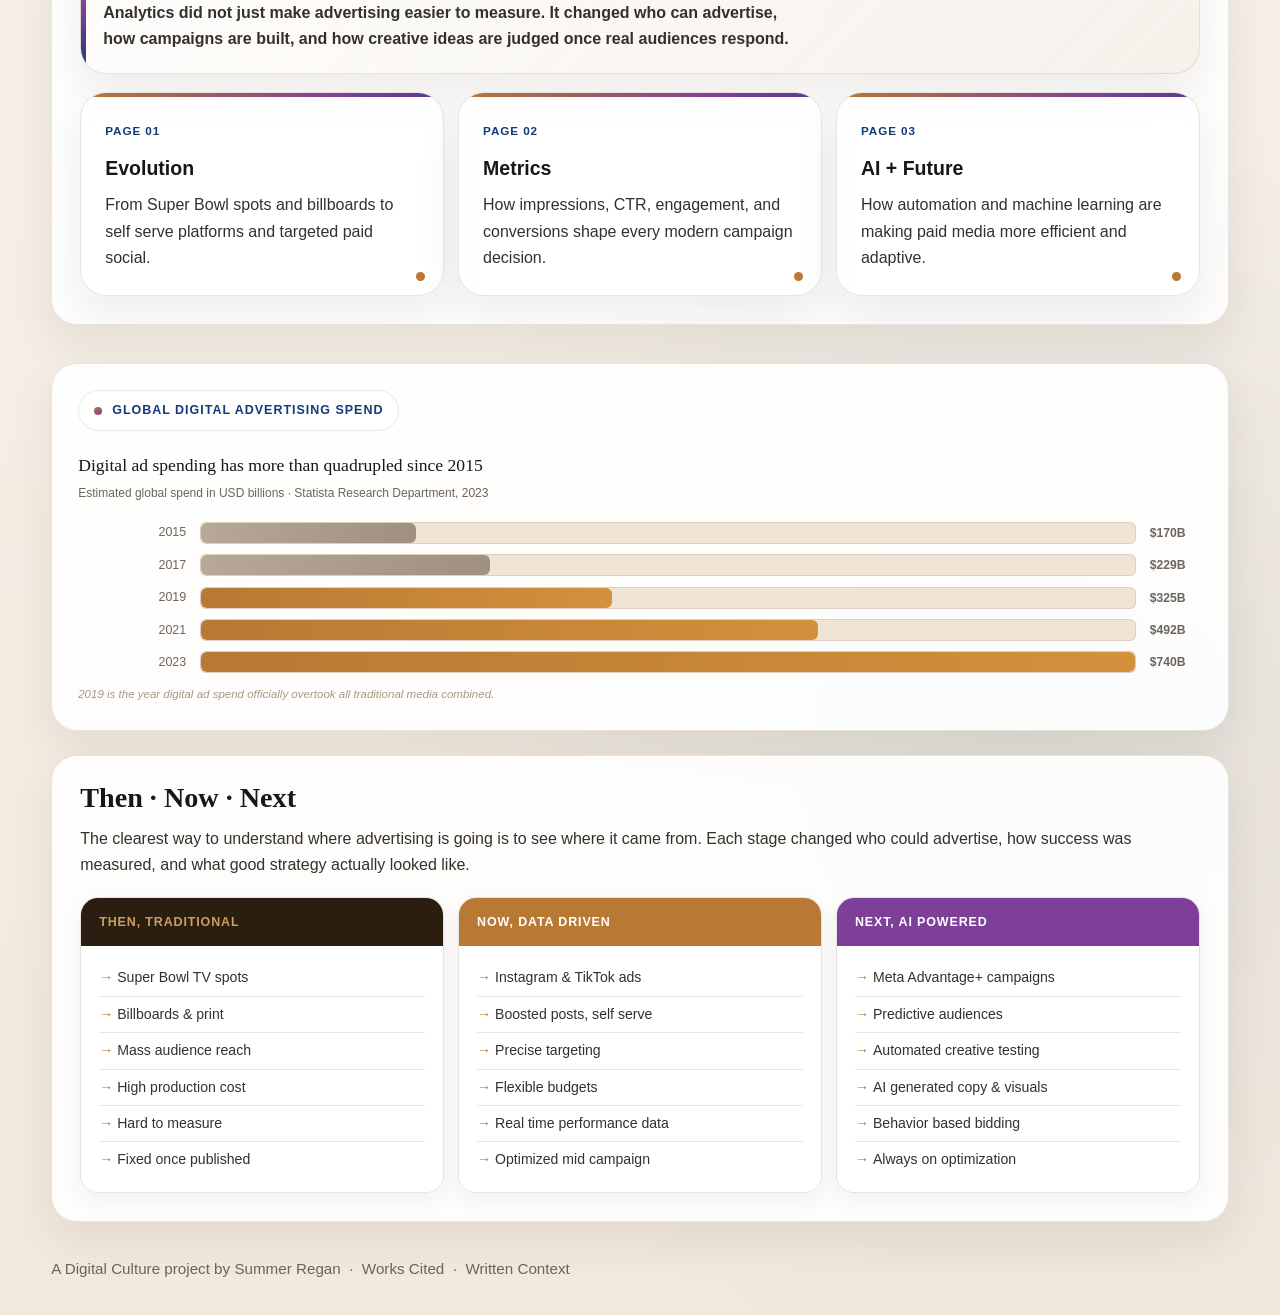
==== commit f44fc890: "pin" ====
--- a/index.html
+++ b/index.html
@@ -85,10 +85,28 @@
 
     <section>
       <div class="container">
-        <figure class="picture-card reveal">
-          <img src="assets/images/analytics-workspace.png" alt="A polished marketing analytics workspace with abstract dashboard charts and campaign notes" />
-          <figcaption>Analytics changed advertising by turning creative ideas into measurable campaign decisions.</figcaption>
-        </figure>
+        <div class="pin-board reveal" aria-label="Visual campaign mood board">
+          <div class="pin-card tall">
+            <span>Audience</span>
+            <strong>Targeted reach</strong>
+            <i></i>
+          </div>
+          <div class="pin-card warm">
+            <span>Creative</span>
+            <strong>Test and learn</strong>
+            <i></i>
+          </div>
+          <div class="pin-card chart-pin">
+            <span>Signal</span>
+            <strong>Live data</strong>
+            <i></i>
+          </div>
+          <div class="pin-card dark">
+            <span>Outcome</span>
+            <strong>Smarter spend</strong>
+            <i></i>
+          </div>
+        </div>
       </div>
     </section>
 
--- a/styles.css
+++ b/styles.css
@@ -177,7 +177,7 @@
 .stage-card,
 .example-card,
 .info-card,
-.picture-card,
+.pin-board,
 .takeaway-card,
 .visual-panel {
   background: var(--card);
@@ -489,55 +489,6 @@
   font-size: 0.85rem;
 }
 
-.picture-card {
-  overflow: hidden;
-  position: relative;
-  margin: 4px 0 14px;
-  background: rgba(255,255,255,.84);
-}
-
-.picture-card img {
-  width: 100%;
-  aspect-ratio: 16 / 9;
-  object-fit: cover;
-  transition: transform .7s ease, filter .7s ease;
-}
-
-.picture-card:hover img {
-  filter: saturate(1.08) contrast(1.03);
-  transform: scale(1.025);
-}
-
-.picture-card figcaption {
-  border-top: 1px solid var(--border);
-  color: #34302c;
-  font-size: .9rem;
-  font-weight: 650;
-  line-height: 1.45;
-  padding: 14px 18px 16px;
-  background:
-    linear-gradient(90deg, rgba(183,121,51,.12), transparent 46%),
-    rgba(255,255,255,.74);
-}
-
-.split-picture {
-  display: grid;
-  grid-template-columns: 1.35fr .65fr;
-  align-items: stretch;
-}
-
-.split-picture img {
-  height: 100%;
-}
-
-.split-picture figcaption {
-  display: flex;
-  align-items: center;
-  border-top: 0;
-  border-left: 1px solid var(--border);
-  font-size: 1rem;
-}
-
 .takeaway-card {
   padding: 20px 22px;
   margin: 18px 0 4px;
@@ -694,7 +645,7 @@
   .stage-card,
   .example-card,
   .info-card,
-  .picture-card,
+  .pin-board,
   .takeaway-card,
   .visual-panel {
     backdrop-filter: none;
@@ -771,7 +722,8 @@
   .stage-card,
   .metric-card,
   .example-card,
-  .info-card {
+  .info-card,
+  .pin-board {
     padding: 20px;
   }
 
@@ -1121,6 +1073,174 @@
   margin-top: 24px;
 }
 
+.pin-board {
+  display: grid;
+  grid-template-columns: 1.05fr .88fr 1fr .9fr;
+  gap: 16px;
+  align-items: start;
+  margin: 4px 0 14px;
+  min-height: 190px;
+  overflow: hidden;
+  padding: 24px;
+  position: relative;
+  background:
+    radial-gradient(circle at 12% 18%, rgba(183,121,51,.18), transparent 24%),
+    radial-gradient(circle at 82% 24%, rgba(125,63,152,.14), transparent 22%),
+    linear-gradient(135deg, rgba(255,255,255,.84), rgba(248,241,232,.76));
+}
+
+.pin-board::before {
+  content: "";
+  position: absolute;
+  inset: 0;
+  background:
+    linear-gradient(90deg, rgba(18,58,122,.055) 1px, transparent 1px),
+    linear-gradient(rgba(18,58,122,.055) 1px, transparent 1px);
+  background-size: 22px 22px;
+  opacity: .8;
+  animation: gridDrift 24s linear infinite;
+}
+
+.pin-board::after {
+  content: "";
+  position: absolute;
+  inset: 12px;
+  border: 1px solid rgba(117,96,78,.12);
+  border-radius: calc(var(--radius) - 8px);
+  pointer-events: none;
+}
+
+.pin-card {
+  min-height: 132px;
+  padding: 18px;
+  position: relative;
+  z-index: 1;
+  border: 1px solid rgba(117,96,78,.15);
+  border-radius: 20px;
+  background:
+    linear-gradient(180deg, rgba(255,255,255,.9), rgba(250,244,237,.88));
+  box-shadow: 0 14px 28px rgba(34,24,16,.08);
+  display: flex;
+  flex-direction: column;
+  justify-content: space-between;
+  transform: rotate(-1.2deg);
+  animation: pinFloat 5.4s ease-in-out infinite;
+}
+
+.pin-card:nth-child(2) {
+  margin-top: 26px;
+  transform: rotate(1.4deg);
+  animation-delay: .35s;
+}
+
+.pin-card:nth-child(3) {
+  margin-top: 8px;
+  transform: rotate(-.45deg);
+  animation-delay: .7s;
+}
+
+.pin-card:nth-child(4) {
+  margin-top: 34px;
+  transform: rotate(1deg);
+  animation-delay: 1.05s;
+}
+
+.pin-card::before {
+  content: "";
+  position: absolute;
+  top: -9px;
+  left: 50%;
+  width: 54px;
+  height: 18px;
+  border-radius: 6px;
+  background: rgba(255,255,255,.62);
+  border: 1px solid rgba(117,96,78,.12);
+  box-shadow: 0 6px 12px rgba(34,24,16,.06);
+  transform: translateX(-50%) rotate(-2deg);
+}
+
+.pin-card::after {
+  content: "";
+  position: absolute;
+  inset: auto 16px 16px auto;
+  width: 38px;
+  height: 38px;
+  border-radius: 50%;
+  background:
+    radial-gradient(circle at 30% 30%, rgba(255,255,255,.8), transparent 30%),
+    linear-gradient(135deg, var(--accent), var(--accent-2));
+  opacity: .88;
+  animation: softPulse 3.4s ease-in-out infinite;
+}
+
+.pin-card span {
+  color: var(--accent-3);
+  font-size: .72rem;
+  font-weight: 900;
+  letter-spacing: .08em;
+  text-transform: uppercase;
+}
+
+.pin-card strong {
+  color: #1f1a15;
+  display: block;
+  font-family: Georgia, "Times New Roman", serif;
+  font-size: clamp(1.15rem, 1.7vw, 1.55rem);
+  line-height: 1.04;
+  max-width: 9ch;
+}
+
+.pin-card i {
+  display: block;
+  width: 68%;
+  height: 10px;
+  border-radius: 999px;
+  background: rgba(18,58,122,.14);
+  box-shadow: 0 18px 0 rgba(18,58,122,.08);
+}
+
+.pin-card.tall {
+  min-height: 166px;
+}
+
+.pin-card.warm {
+  background:
+    linear-gradient(180deg, rgba(255,248,237,.95), rgba(242,224,203,.92));
+}
+
+.pin-card.dark {
+  background:
+    radial-gradient(circle at 20% 20%, rgba(232,168,74,.2), transparent 28%),
+    linear-gradient(135deg, #1f1711, #271b12 62%, #1a1428);
+}
+
+.pin-card.dark span,
+.pin-card.dark strong {
+  color: #f7ead7;
+}
+
+.pin-card.dark i {
+  background: rgba(232,168,74,.36);
+  box-shadow: 0 18px 0 rgba(255,255,255,.08);
+}
+
+.pin-card.chart-pin {
+  background:
+    linear-gradient(90deg, rgba(18,58,122,.08) 1px, transparent 1px),
+    linear-gradient(rgba(18,58,122,.08) 1px, transparent 1px),
+    rgba(255,255,255,.88);
+  background-size: 18px 18px;
+}
+
+.pin-card.chart-pin i {
+  width: 86%;
+  background: linear-gradient(90deg, var(--accent-3), var(--accent-2));
+  box-shadow:
+    0 18px 0 rgba(183,121,51,.36),
+    0 36px 0 rgba(18,58,122,.18);
+  animation: metricBreathe 2.7s ease-in-out infinite;
+}
+
 .visual-panel {
   min-height: 170px;
   margin: 4px 0 14px;
@@ -1523,6 +1643,11 @@
   50% { transform: scale(1.22); opacity: 1; }
 }
 
+@keyframes pinFloat {
+  0%, 100% { translate: 0 0; }
+  50% { translate: 0 -7px; }
+}
+
 @media (prefers-reduced-motion: reduce) {
   *,
   *::before,
@@ -1538,6 +1663,7 @@
 @media (max-width: 980px) {
   .stat-band-grid { grid-template-columns: repeat(2,1fr); }
   .compare-wrap { grid-template-columns: 1fr; }
+  .pin-board { grid-template-columns: 1fr 1fr; }
   .evolution-visual,
   .dashboard-visual {
     grid-template-columns: 1fr;
@@ -1553,12 +1679,16 @@
   .bar-val { width: 58px; font-size: .7rem; }
   .compare-wrap { grid-template-columns: 1fr; }
   .chart-wrap { padding: 18px; }
-  .split-picture {
+  .pin-board {
     grid-template-columns: 1fr;
-  }
-  .split-picture figcaption {
-    border-top: 1px solid var(--border);
-    border-left: 0;
+    min-height: auto;
+  }
+  .pin-card,
+  .pin-card:nth-child(2),
+  .pin-card:nth-child(3),
+  .pin-card:nth-child(4) {
+    margin-top: 0;
+    min-height: 128px;
   }
   .visual-panel { min-height: 150px; }
   .signal-visual { height: 96px; }
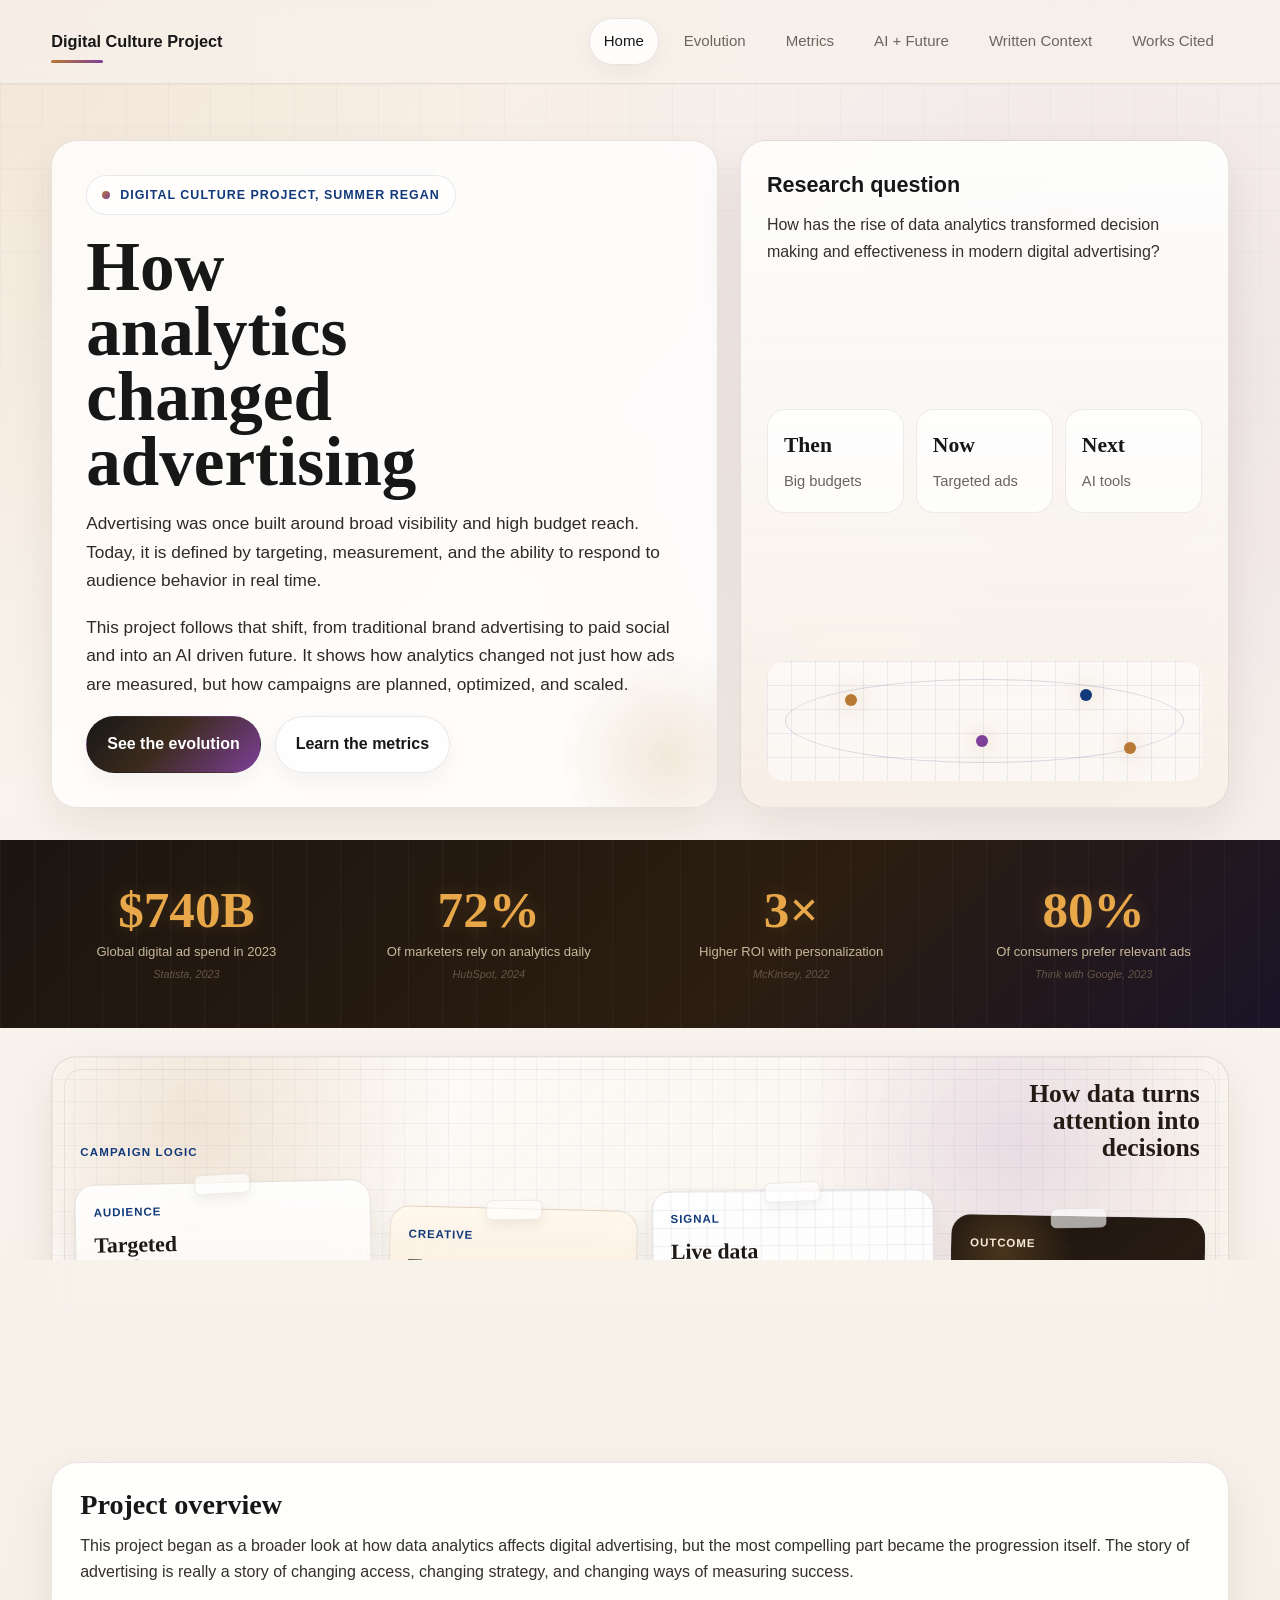
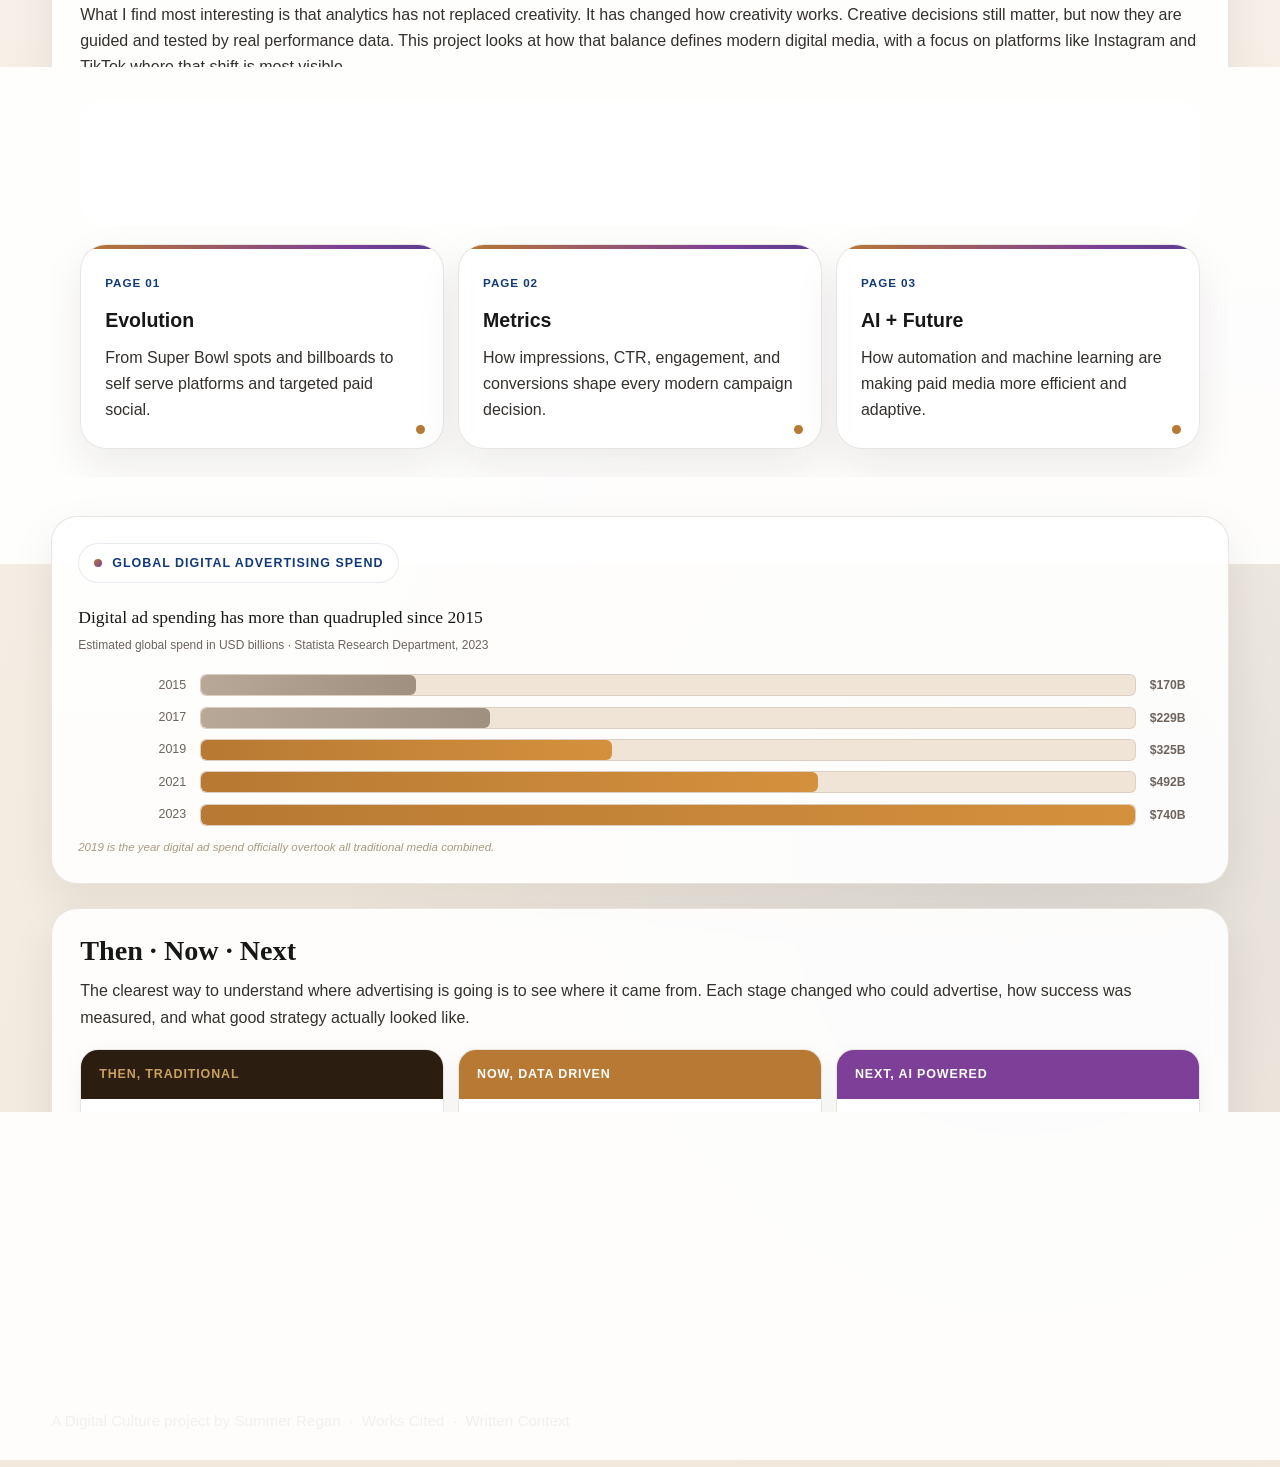
==== commit cc945017: "changes" ====
--- a/index.html
+++ b/index.html
@@ -85,25 +85,33 @@
 
     <section>
       <div class="container">
-        <div class="pin-board reveal" aria-label="Visual campaign mood board">
+        <div class="pin-board reveal" aria-label="Visual campaign logic board">
+          <div class="pin-board-head">
+            <span>Campaign logic</span>
+            <strong>How data turns attention into decisions</strong>
+          </div>
           <div class="pin-card tall">
             <span>Audience</span>
             <strong>Targeted reach</strong>
+            <em>Find the people most likely to care</em>
             <i></i>
           </div>
           <div class="pin-card warm">
             <span>Creative</span>
             <strong>Test and learn</strong>
+            <em>Compare messages before scaling spend</em>
             <i></i>
           </div>
           <div class="pin-card chart-pin">
             <span>Signal</span>
             <strong>Live data</strong>
+            <em>Use behavior to guide the next move</em>
             <i></i>
           </div>
           <div class="pin-card dark">
             <span>Outcome</span>
             <strong>Smarter spend</strong>
+            <em>Move budget toward what performs</em>
             <i></i>
           </div>
         </div>
--- a/styles.css
+++ b/styles.css
@@ -1079,7 +1079,7 @@
   gap: 16px;
   align-items: start;
   margin: 4px 0 14px;
-  min-height: 190px;
+  min-height: 230px;
   overflow: hidden;
   padding: 24px;
   position: relative;
@@ -1110,8 +1110,36 @@
   pointer-events: none;
 }
 
+.pin-board-head {
+  grid-column: 1 / -1;
+  position: relative;
+  z-index: 1;
+  display: flex;
+  align-items: end;
+  justify-content: space-between;
+  gap: 16px;
+  padding: 0 4px 4px;
+}
+
+.pin-board-head span {
+  color: var(--accent-3);
+  font-size: .72rem;
+  font-weight: 900;
+  letter-spacing: .1em;
+  text-transform: uppercase;
+}
+
+.pin-board-head strong {
+  color: #241b14;
+  font-family: Georgia, "Times New Roman", serif;
+  font-size: clamp(1.2rem, 2vw, 1.75rem);
+  line-height: 1.05;
+  max-width: 18ch;
+  text-align: right;
+}
+
 .pin-card {
-  min-height: 132px;
+  min-height: 168px;
   padding: 18px;
   position: relative;
   z-index: 1;
@@ -1122,27 +1150,34 @@
   box-shadow: 0 14px 28px rgba(34,24,16,.08);
   display: flex;
   flex-direction: column;
-  justify-content: space-between;
+  justify-content: start;
+  gap: 12px;
   transform: rotate(-1.2deg);
-  animation: pinFloat 5.4s ease-in-out infinite;
+  transition: transform .24s ease, box-shadow .24s ease;
 }
 
 .pin-card:nth-child(2) {
+  margin-top: 0;
+  transform: rotate(-1.2deg);
+}
+
+.pin-card:nth-child(3) {
   margin-top: 26px;
   transform: rotate(1.4deg);
-  animation-delay: .35s;
-}
-
-.pin-card:nth-child(3) {
+}
+
+.pin-card:nth-child(4) {
   margin-top: 8px;
   transform: rotate(-.45deg);
-  animation-delay: .7s;
-}
-
-.pin-card:nth-child(4) {
+}
+
+.pin-card:nth-child(5) {
   margin-top: 34px;
   transform: rotate(1deg);
-  animation-delay: 1.05s;
+}
+
+.pin-card:hover {
+  box-shadow: 0 18px 34px rgba(34,24,16,.11);
 }
 
 .pin-card::before {
@@ -1163,14 +1198,14 @@
   content: "";
   position: absolute;
   inset: auto 16px 16px auto;
-  width: 38px;
-  height: 38px;
+  width: 34px;
+  height: 34px;
   border-radius: 50%;
   background:
     radial-gradient(circle at 30% 30%, rgba(255,255,255,.8), transparent 30%),
     linear-gradient(135deg, var(--accent), var(--accent-2));
   opacity: .88;
-  animation: softPulse 3.4s ease-in-out infinite;
+  animation: pinGlow 4.2s ease-in-out infinite;
 }
 
 .pin-card span {
@@ -1187,16 +1222,38 @@
   font-family: Georgia, "Times New Roman", serif;
   font-size: clamp(1.15rem, 1.7vw, 1.55rem);
   line-height: 1.04;
-  max-width: 9ch;
+  max-width: 10ch;
+}
+
+.pin-card em {
+  color: #5d554d;
+  display: block;
+  font-size: .82rem;
+  font-style: normal;
+  line-height: 1.35;
+  max-width: 18ch;
 }
 
 .pin-card i {
+  margin-top: auto;
   display: block;
   width: 68%;
   height: 10px;
   border-radius: 999px;
   background: rgba(18,58,122,.14);
   box-shadow: 0 18px 0 rgba(18,58,122,.08);
+  position: relative;
+  overflow: hidden;
+  transform-origin: left center;
+}
+
+.pin-card i::after {
+  content: "";
+  position: absolute;
+  inset: 0;
+  background: linear-gradient(90deg, transparent, rgba(255,255,255,.72), transparent);
+  transform: translateX(-120%);
+  animation: pinSweep 5.6s ease-in-out infinite;
 }
 
 .pin-card.tall {
@@ -1215,7 +1272,8 @@
 }
 
 .pin-card.dark span,
-.pin-card.dark strong {
+.pin-card.dark strong,
+.pin-card.dark em {
   color: #f7ead7;
 }
 
@@ -1238,7 +1296,6 @@
   box-shadow:
     0 18px 0 rgba(183,121,51,.36),
     0 36px 0 rgba(18,58,122,.18);
-  animation: metricBreathe 2.7s ease-in-out infinite;
 }
 
 .visual-panel {
@@ -1643,9 +1700,14 @@
   50% { transform: scale(1.22); opacity: 1; }
 }
 
-@keyframes pinFloat {
-  0%, 100% { translate: 0 0; }
-  50% { translate: 0 -7px; }
+@keyframes pinGlow {
+  0%, 100% { opacity: .78; transform: scale(1); }
+  50% { opacity: .96; transform: scale(1.05); }
+}
+
+@keyframes pinSweep {
+  0%, 45% { transform: translateX(-120%); }
+  70%, 100% { transform: translateX(120%); }
 }
 
 @media (prefers-reduced-motion: reduce) {
@@ -1686,9 +1748,19 @@
   .pin-card,
   .pin-card:nth-child(2),
   .pin-card:nth-child(3),
-  .pin-card:nth-child(4) {
+  .pin-card:nth-child(4),
+  .pin-card:nth-child(5) {
     margin-top: 0;
     min-height: 128px;
+    transform: none;
+  }
+  .pin-board-head {
+    align-items: start;
+    flex-direction: column;
+  }
+  .pin-board-head strong {
+    max-width: none;
+    text-align: left;
   }
   .visual-panel { min-height: 150px; }
   .signal-visual { height: 96px; }
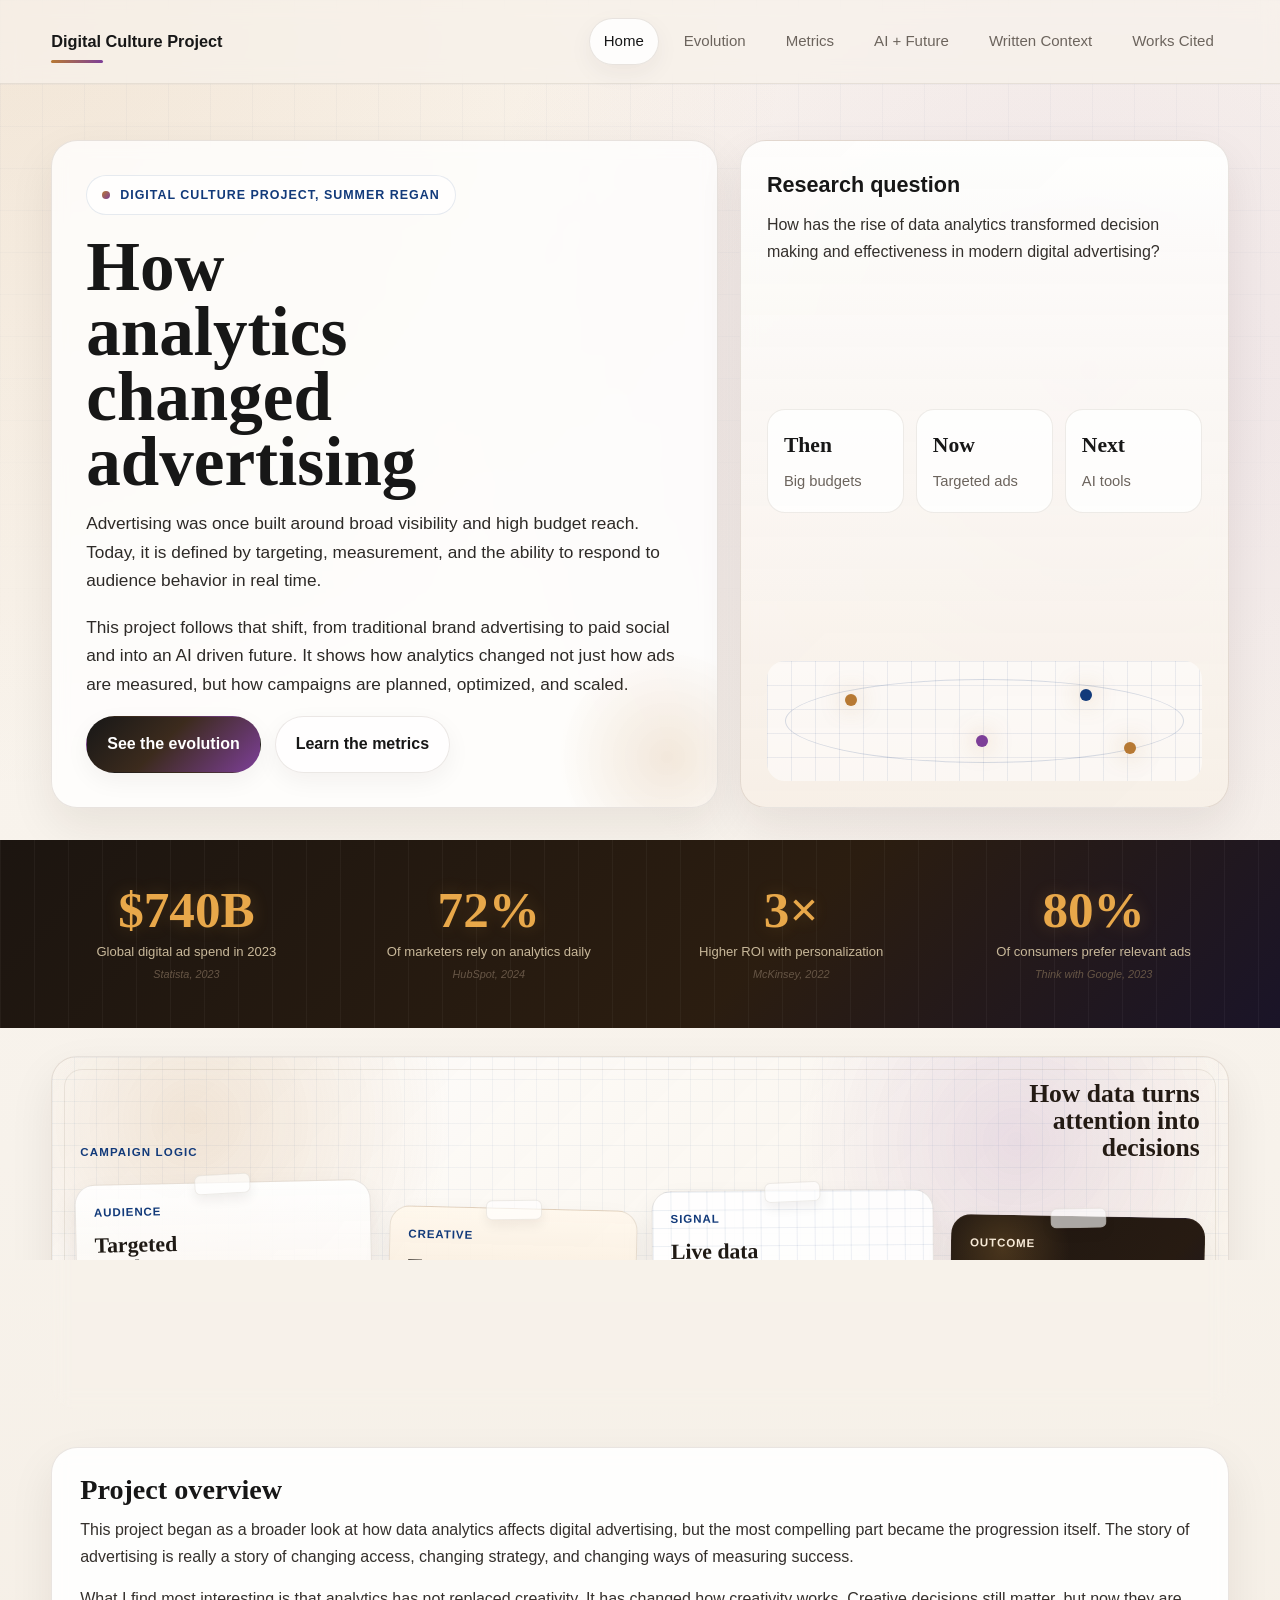
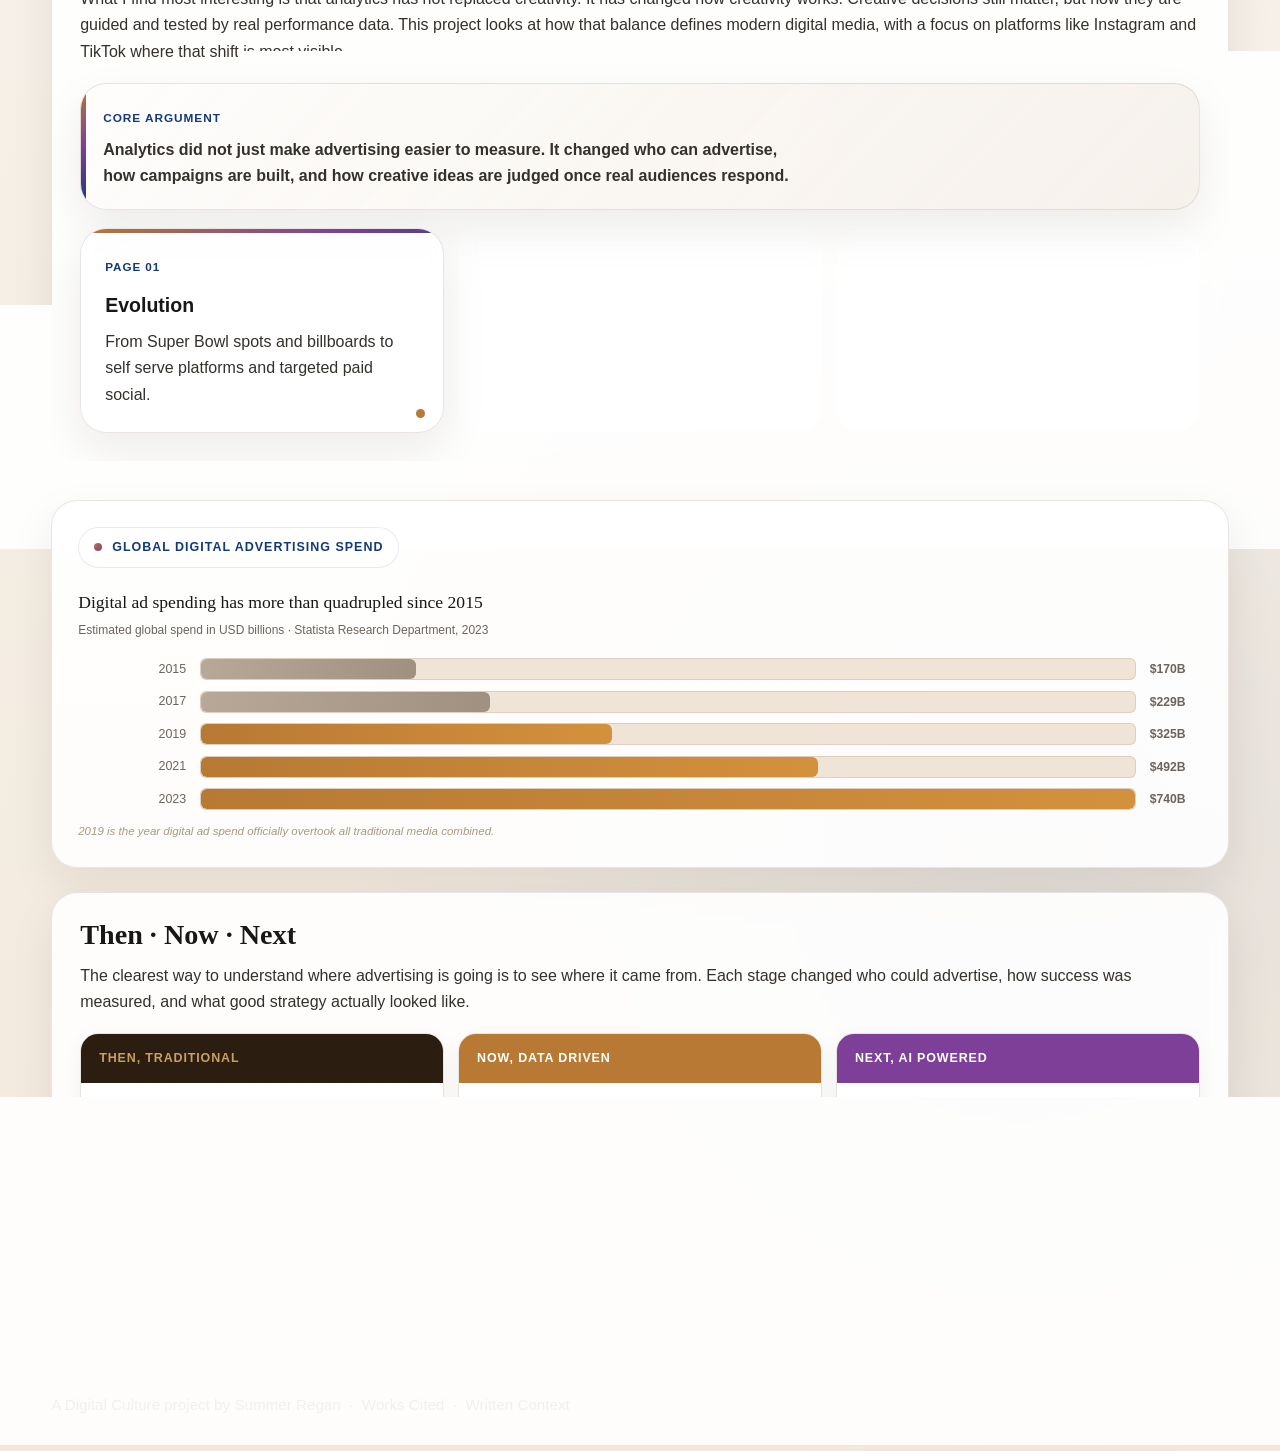
==== commit 6bc13cc3: "edit" ====
--- a/index.html
+++ b/index.html
@@ -94,25 +94,21 @@
             <span>Audience</span>
             <strong>Targeted reach</strong>
             <em>Find the people most likely to care</em>
-            <i></i>
           </div>
           <div class="pin-card warm">
             <span>Creative</span>
             <strong>Test and learn</strong>
             <em>Compare messages before scaling spend</em>
-            <i></i>
           </div>
           <div class="pin-card chart-pin">
             <span>Signal</span>
             <strong>Live data</strong>
             <em>Use behavior to guide the next move</em>
-            <i></i>
           </div>
           <div class="pin-card dark">
             <span>Outcome</span>
             <strong>Smarter spend</strong>
             <em>Move budget toward what performs</em>
-            <i></i>
           </div>
         </div>
       </div>
--- a/styles.css
+++ b/styles.css
@@ -1154,26 +1154,31 @@
   gap: 12px;
   transform: rotate(-1.2deg);
   transition: transform .24s ease, box-shadow .24s ease;
+  animation: cardFlash 5.8s ease-in-out infinite;
 }
 
 .pin-card:nth-child(2) {
   margin-top: 0;
   transform: rotate(-1.2deg);
+  animation-delay: .15s;
 }
 
 .pin-card:nth-child(3) {
   margin-top: 26px;
   transform: rotate(1.4deg);
+  animation-delay: .55s;
 }
 
 .pin-card:nth-child(4) {
   margin-top: 8px;
   transform: rotate(-.45deg);
+  animation-delay: .95s;
 }
 
 .pin-card:nth-child(5) {
   margin-top: 34px;
   transform: rotate(1deg);
+  animation-delay: 1.35s;
 }
 
 .pin-card:hover {
@@ -1234,28 +1239,6 @@
   max-width: 18ch;
 }
 
-.pin-card i {
-  margin-top: auto;
-  display: block;
-  width: 68%;
-  height: 10px;
-  border-radius: 999px;
-  background: rgba(18,58,122,.14);
-  box-shadow: 0 18px 0 rgba(18,58,122,.08);
-  position: relative;
-  overflow: hidden;
-  transform-origin: left center;
-}
-
-.pin-card i::after {
-  content: "";
-  position: absolute;
-  inset: 0;
-  background: linear-gradient(90deg, transparent, rgba(255,255,255,.72), transparent);
-  transform: translateX(-120%);
-  animation: pinSweep 5.6s ease-in-out infinite;
-}
-
 .pin-card.tall {
   min-height: 166px;
 }
@@ -1275,11 +1258,6 @@
 .pin-card.dark strong,
 .pin-card.dark em {
   color: #f7ead7;
-}
-
-.pin-card.dark i {
-  background: rgba(232,168,74,.36);
-  box-shadow: 0 18px 0 rgba(255,255,255,.08);
 }
 
 .pin-card.chart-pin {
@@ -1288,14 +1266,6 @@
     linear-gradient(rgba(18,58,122,.08) 1px, transparent 1px),
     rgba(255,255,255,.88);
   background-size: 18px 18px;
-}
-
-.pin-card.chart-pin i {
-  width: 86%;
-  background: linear-gradient(90deg, var(--accent-3), var(--accent-2));
-  box-shadow:
-    0 18px 0 rgba(183,121,51,.36),
-    0 36px 0 rgba(18,58,122,.18);
 }
 
 .visual-panel {
@@ -1705,9 +1675,15 @@
   50% { opacity: .96; transform: scale(1.05); }
 }
 
-@keyframes pinSweep {
-  0%, 45% { transform: translateX(-120%); }
-  70%, 100% { transform: translateX(120%); }
+@keyframes cardFlash {
+  0%, 100% {
+    border-color: rgba(117,96,78,.15);
+    box-shadow: 0 14px 28px rgba(34,24,16,.08);
+  }
+  48%, 56% {
+    border-color: rgba(183,121,51,.38);
+    box-shadow: 0 18px 36px rgba(183,121,51,.16);
+  }
 }
 
 @media (prefers-reduced-motion: reduce) {
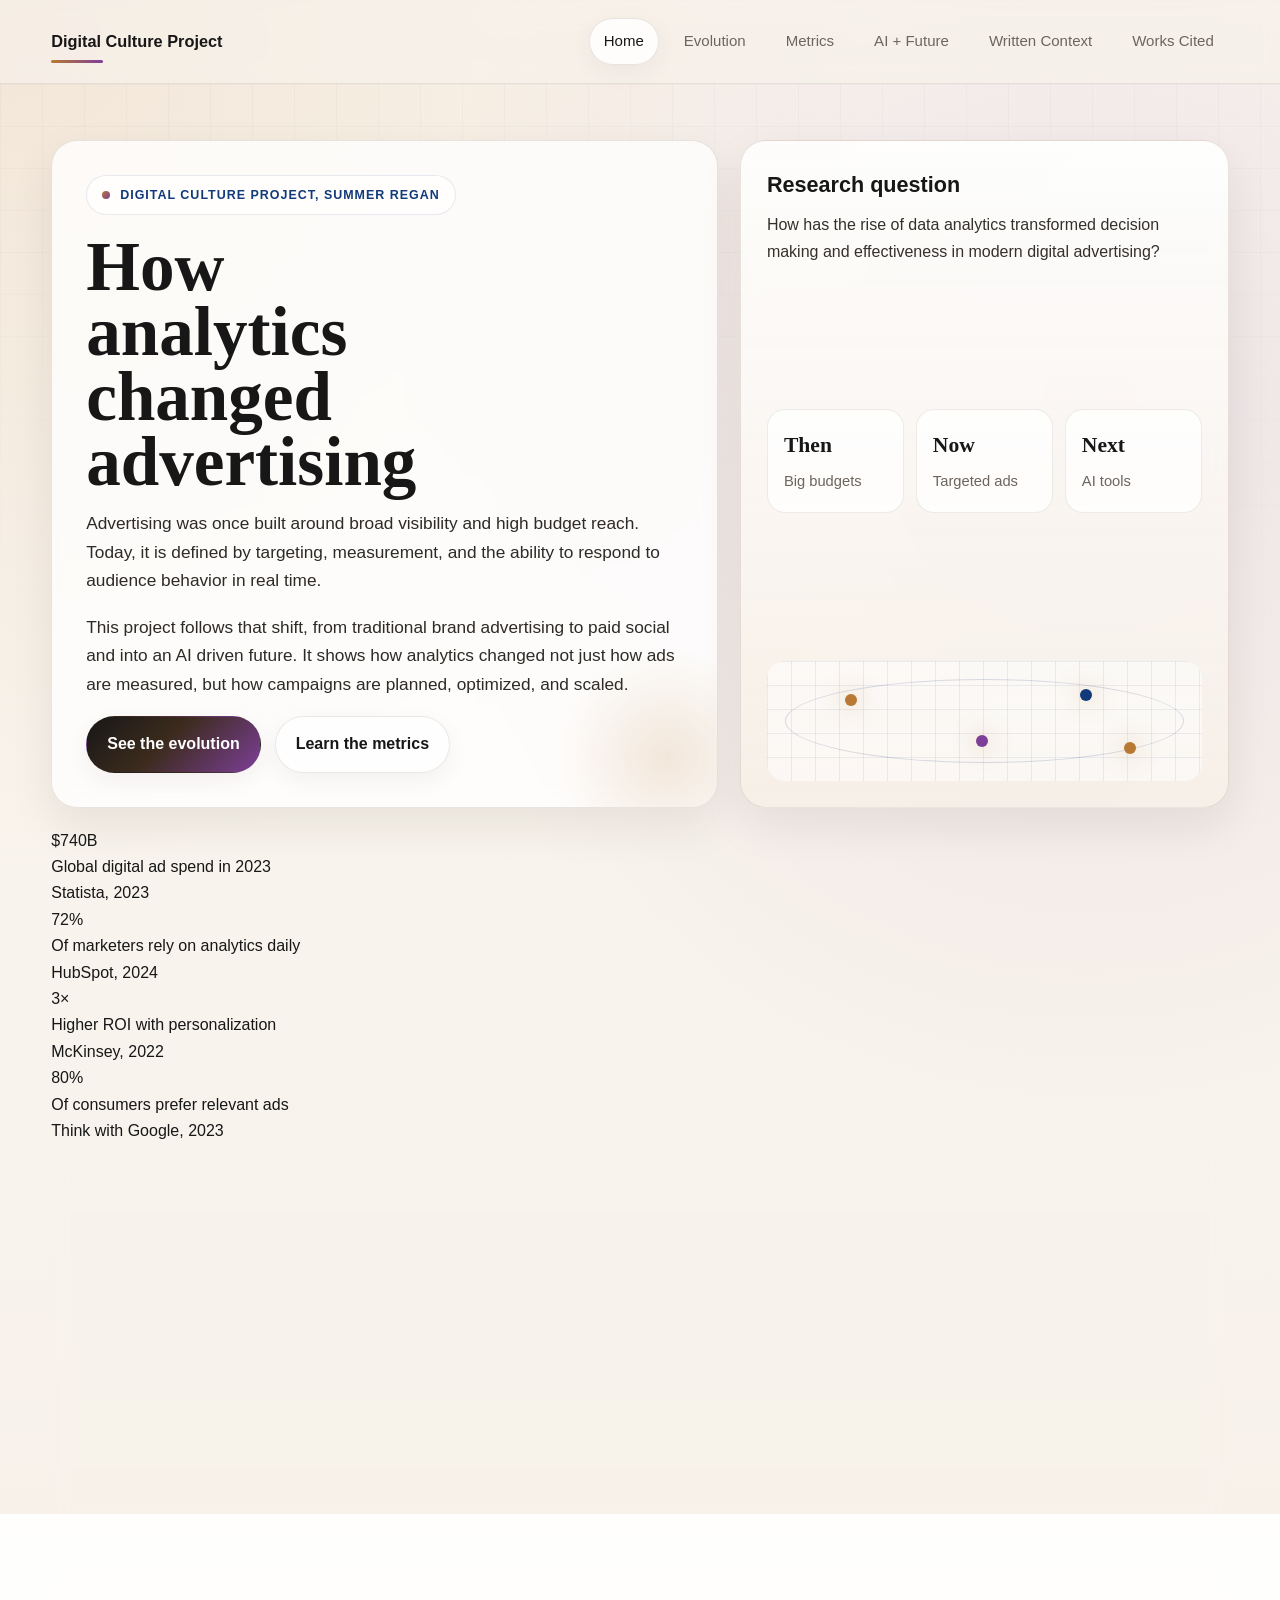
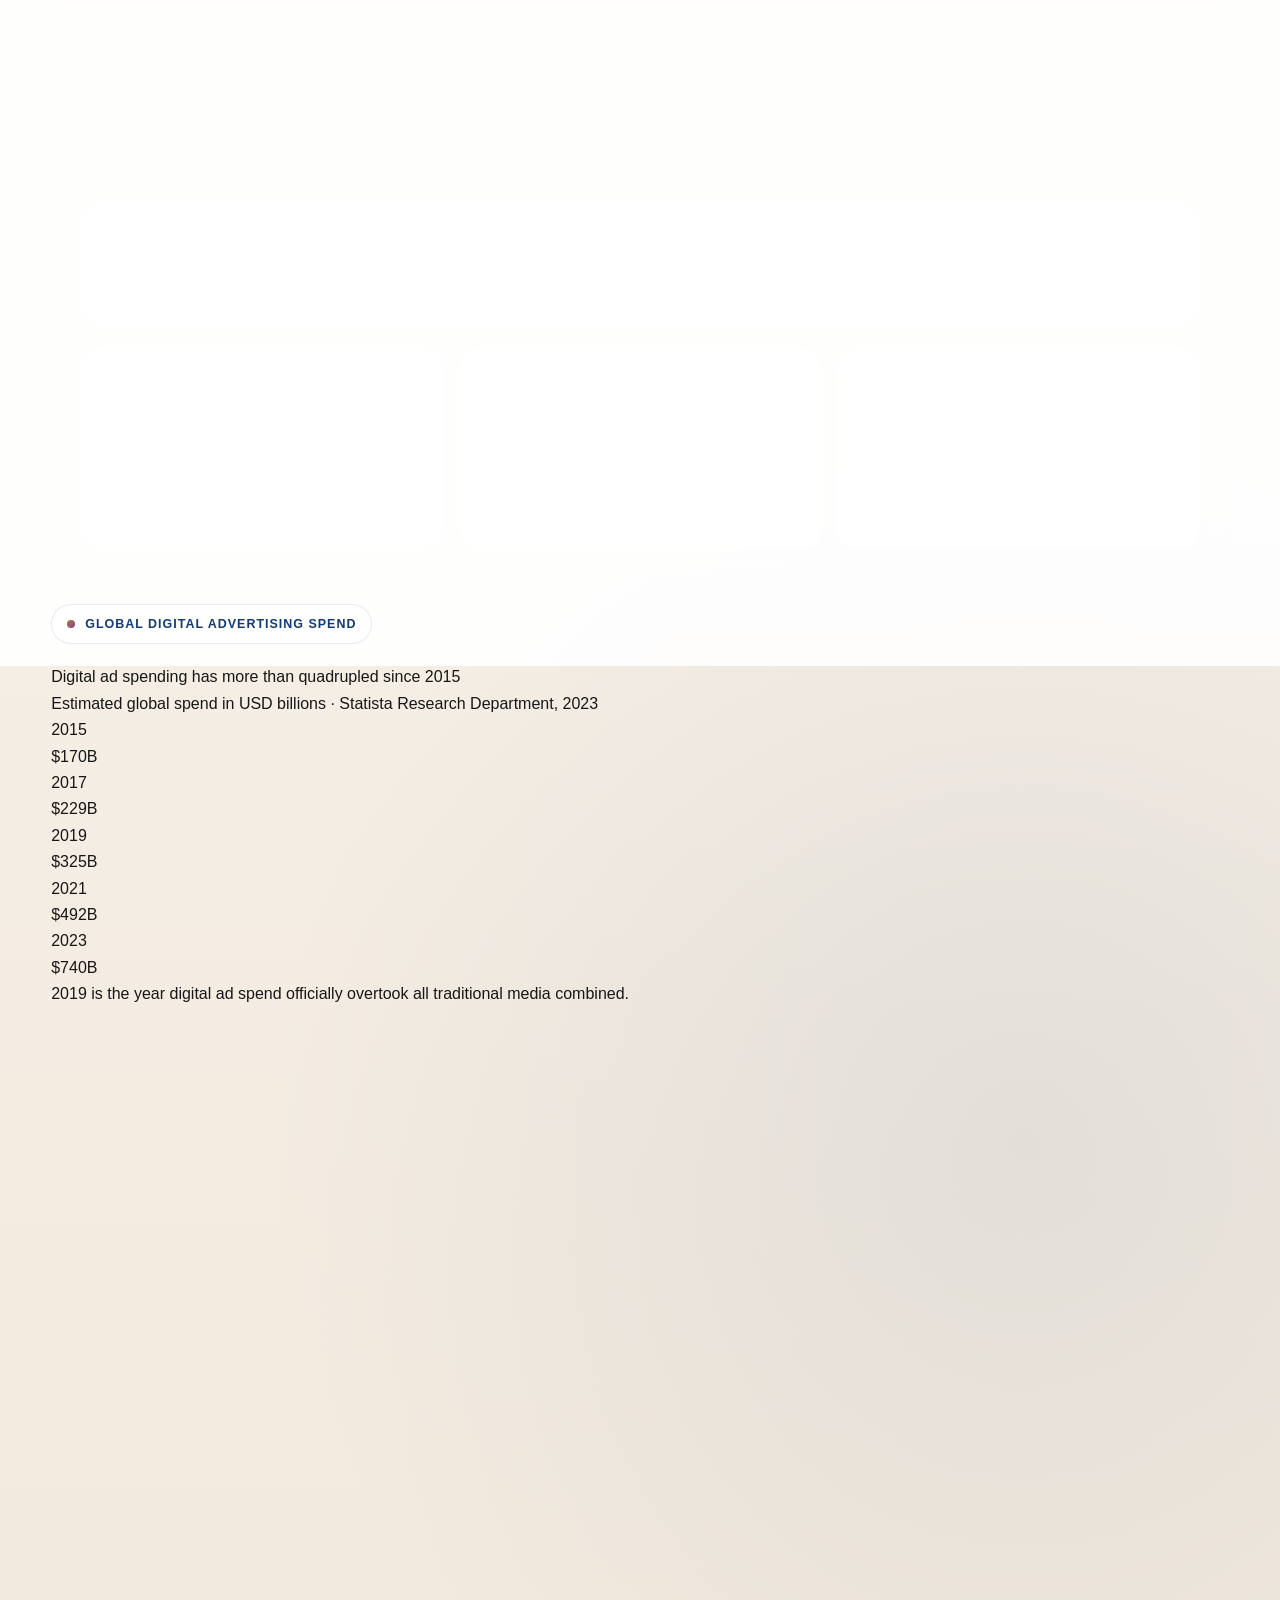
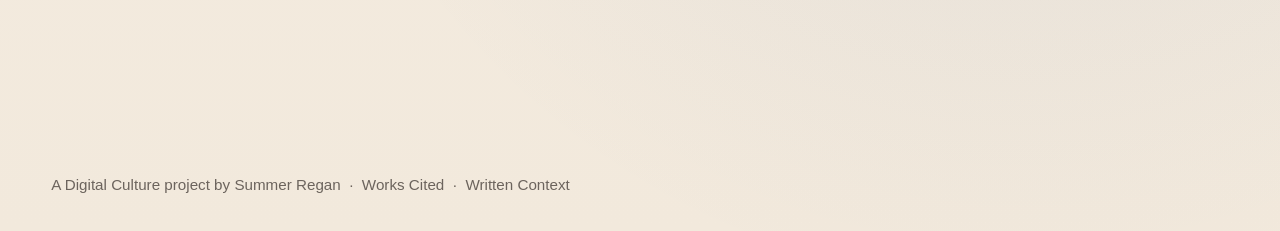
==== commit 1dc3aa68: "style" ====
--- a/index.html
+++ b/index.html
@@ -85,30 +85,17 @@
 
     <section>
       <div class="container">
-        <div class="pin-board reveal" aria-label="Visual campaign logic board">
-          <div class="pin-board-head">
+        <div class="signal-flow reveal" aria-label="Campaign signal flow">
+          <div class="flow-copy">
             <span>Campaign logic</span>
-            <strong>How data turns attention into decisions</strong>
-          </div>
-          <div class="pin-card tall">
-            <span>Audience</span>
-            <strong>Targeted reach</strong>
-            <em>Find the people most likely to care</em>
-          </div>
-          <div class="pin-card warm">
-            <span>Creative</span>
-            <strong>Test and learn</strong>
-            <em>Compare messages before scaling spend</em>
-          </div>
-          <div class="pin-card chart-pin">
-            <span>Signal</span>
-            <strong>Live data</strong>
-            <em>Use behavior to guide the next move</em>
-          </div>
-          <div class="pin-card dark">
-            <span>Outcome</span>
-            <strong>Smarter spend</strong>
-            <em>Move budget toward what performs</em>
+            <h2>From audience signal to better decisions</h2>
+            <p>Modern advertising works like a loop. Audience response becomes data, data shapes creative choices, and stronger choices make the next campaign more focused.</p>
+          </div>
+          <div class="flow-steps" aria-hidden="true">
+            <div><span>01</span><strong>Audience</strong></div>
+            <div><span>02</span><strong>Creative</strong></div>
+            <div><span>03</span><strong>Data</strong></div>
+            <div><span>04</span><strong>Decision</strong></div>
           </div>
         </div>
       </div>
--- a/styles.css
+++ b/styles.css
@@ -177,7 +177,7 @@
 .stage-card,
 .example-card,
 .info-card,
-.pin-board,
+.signal-flow,
 .takeaway-card,
 .visual-panel {
   background: var(--card);
@@ -645,13 +645,14 @@
   .stage-card,
   .example-card,
   .info-card,
-  .pin-board,
+  .signal-flow,
   .takeaway-card,
   .visual-panel {
     backdrop-filter: none;
     background: rgba(255, 255, 255, 0.92);
   }
 }
+
 
 @media (prefers-reduced-motion: reduce) {
   html {
@@ -723,7 +724,7 @@
   .metric-card,
   .example-card,
   .info-card,
-  .pin-board {
+  .signal-flow {
     padding: 20px;
   }
 
@@ -754,518 +755,717 @@
   }
 }
 
-/* ── VISUAL ADDITIONS ── */
-
-/* Stat band */
-.stat-band {
-  background:
-    linear-gradient(90deg, rgba(255,255,255,0.04) 1px, transparent 1px),
-    linear-gradient(135deg, #1c1510 0%, #2b1d10 60%, #1a1428 100%);
-  background-size: 34px 100%, auto;
-  padding: 44px 0;
-  margin: 12px 0;
-  overflow: hidden;
-  position: relative;
-}
-.stat-band::before {
-  content: "";
-  position: absolute;
-  inset: 0;
-  background: linear-gradient(100deg, transparent 0%, rgba(232, 168, 74, 0.18) 48%, transparent 60%);
-  transform: translateX(-100%);
-  animation: bandSweep 6s ease-in-out infinite;
-}
-.stat-band .container {
-  position: relative;
-  z-index: 1;
-}
-.stat-band-grid {
-  display: grid;
-  grid-template-columns: repeat(4, 1fr);
-  gap: 2rem;
-  text-align: center;
-}
-.stat-item .stat-num {
-  font-family: Georgia, "Times New Roman", serif;
-  font-size: clamp(2.2rem, 4vw, 3.4rem);
-  font-weight: 900;
-  color: #e8a84a;
-  line-height: 1;
-  letter-spacing: 0;
-  text-shadow: 0 0 18px rgba(232, 168, 74, 0.2);
-}
-.stat-item .stat-label {
-  font-size: .82rem;
-  color: #c8b89a;
-  margin-top: .5rem;
-  line-height: 1.4;
-}
-.stat-item .stat-source {
-  font-size: .68rem;
-  color: #665545;
-  margin-top: .3rem;
-  font-style: italic;
-}
-
-/* Bar chart */
-.chart-wrap {
-  background: var(--card-strong);
+.signal-flow {
+display: grid;
+grid-template-columns: .72fr 1.28fr;
+gap: 24px;
+align-items: stretch;
+margin: 4px 0 14px;
+min-height: 210px;
+overflow: hidden;
+padding: 26px;
+position: relative;
+background:
+  radial-gradient(circle at 12% 18%, rgba(183,121,51,.18), transparent 24%),
+  radial-gradient(circle at 82% 24%, rgba(125,63,152,.14), transparent 22%),
+  linear-gradient(135deg, rgba(255,255,255,.88), rgba(248,241,232,.78));
+border: 1px solid var(--border);
+border-radius: var(--radius);
+box-shadow: var(--shadow);
+backdrop-filter: blur(var(--surface-blur));
+}
+
+.signal-flow::before {
+content: "";
+position: absolute;
+inset: 0;
+background:
+  linear-gradient(90deg, rgba(18,58,122,.055) 1px, transparent 1px),
+  linear-gradient(rgba(18,58,122,.055) 1px, transparent 1px);
+background-size: 26px 26px;
+opacity: .75;
+animation: gridDrift 24s linear infinite;
+}
+
+.signal-flow::after {
+content: "";
+position: absolute;
+left: 38%;
+right: 34px;
+top: 50%;
+height: 2px;
+background: linear-gradient(90deg, rgba(183,121,51,.12), rgba(18,58,122,.45), rgba(125,63,152,.22));
+transform: translateY(-50%);
+}
+
+.flow-copy,
+.flow-steps {
+position: relative;
+z-index: 1;
+}
+
+.flow-copy {
+align-self: center;
+}
+
+.flow-copy span {
+color: var(--accent-3);
+display: inline-block;
+font-size: .72rem;
+font-weight: 900;
+letter-spacing: .1em;
+margin-bottom: 12px;
+text-transform: uppercase;
+}
+
+.flow-copy h2 {
+max-width: 12ch;
+}
+
+.flow-copy p {
+color: #34302c;
+font-size: .94rem;
+max-width: 34ch;
+}
+
+.flow-steps {
+display: grid;
+grid-template-columns: repeat(4, 1fr);
+gap: 14px;
+align-items: center;
+}
+
+.flow-steps div {
+min-height: 122px;
+padding: 18px 14px;
+border: 1px solid rgba(117,96,78,.15);
+border-radius: var(--radius-sm);
+background: rgba(255,255,255,.78);
+box-shadow: var(--shadow-soft);
+display: grid;
+align-content: center;
+gap: 8px;
+position: relative;
+overflow: hidden;
+}
+
+.flow-steps div::before {
+content: "";
+position: absolute;
+inset: 0;
+background: linear-gradient(115deg, transparent, rgba(255,255,255,.64), transparent);
+transform: translateX(-120%);
+animation: flowSweep 5.8s ease-in-out infinite;
+}
+
+.flow-steps div:nth-child(2)::before { animation-delay: .3s; }
+.flow-steps div:nth-child(3)::before { animation-delay: .6s; }
+.flow-steps div:nth-child(4)::before { animation-delay: .9s; }
+
+.flow-steps div::after {
+content: "";
+position: absolute;
+width: 12px;
+height: 12px;
+border-radius: 50%;
+right: -7px;
+top: calc(50% - 6px);
+background: var(--accent);
+box-shadow: 0 0 0 8px rgba(183,121,51,.1);
+}
+
+.flow-steps div:last-child::after {
+display: none;
+}
+
+.flow-steps span {
+color: var(--accent);
+font-family: Georgia, "Times New Roman", serif;
+font-size: 1.45rem;
+font-weight: 900;
+line-height: 1;
+}
+
+.flow-steps strong {
+color: #1f1a15;
+font-size: .92rem;
+line-height: 1.1;
+text-transform: uppercase;
+}
+.visual-panel {
+  background: var(--card);
   border: 1px solid var(--border);
   border-radius: var(--radius);
   box-shadow: var(--shadow);
+  backdrop-filter: blur(var(--surface-blur));
+}
+
+.hero-copy {
+  padding: 34px;
+  position: relative;
+  overflow: hidden;
+}
+
+.hero-copy::before {
+  content: "";
+  position: absolute;
+  inset: auto -60px -60px auto;
+  width: 220px;
+  height: 220px;
+  border-radius: 50%;
+  background: radial-gradient(circle, rgba(183, 121, 51, 0.16), transparent 70%);
+  pointer-events: none;
+  animation: glowFloat 8s ease-in-out infinite alternate;
+}
+
+.hero-copy::after,
+.section-card::after,
+.chart-wrap::after,
+.takeaway-card::after,
+.context-section::after,
+.ai-disclosure::after {
+  content: "";
+  position: absolute;
+  inset: 0;
+  border-radius: inherit;
+  pointer-events: none;
+  background: linear-gradient(115deg, transparent 0%, rgba(255,255,255,0.36) 42%, transparent 58%);
+  opacity: 0;
+  transform: translateX(-55%);
+}
+
+.hero-copy:hover::after,
+.section-card:hover::after,
+.chart-wrap:hover::after,
+.takeaway-card:hover::after,
+.context-section:hover::after,
+.ai-disclosure:hover::after {
+  animation: surfaceSweep 1.15s ease;
+}
+
+.eyebrow {
+  display: inline-flex;
+  align-items: center;
+  gap: 10px;
+  background: rgba(255, 255, 255, 0.68);
+  color: var(--accent-3);
+  border: 1px solid rgba(18, 58, 122, 0.1);
+  border-radius: 999px;
+  padding: 9px 15px;
+  font-size: 0.78rem;
+  font-weight: 800;
+  letter-spacing: 0.08em;
+  text-transform: uppercase;
+  margin-bottom: 20px;
+}
+
+.eyebrow::before {
+  content: "";
+  width: 8px;
+  height: 8px;
+  border-radius: 50%;
+  background: linear-gradient(135deg, var(--accent), var(--accent-2));
+}
+
+h1 {
+  font-family: Georgia, "Times New Roman", serif;
+  font-size: clamp(2.7rem, 5.4vw, 5rem);
+  line-height: 0.94;
+  letter-spacing: 0;
+  margin-bottom: 14px;
+  max-width: 12ch;
+}
+
+h2 {
+  font-family: Georgia, "Times New Roman", serif;
+  font-size: clamp(1.7rem, 2.2vw, 2.5rem);
+  letter-spacing: 0;
+  margin-bottom: 14px;
+  line-height: 0.98;
+}
+
+h3 {
+  letter-spacing: 0;
+  font-size: 1.22rem;
+}
+
+.hero-copy p,
+.page-intro {
+  font-size: 1.08rem;
+  color: #2d2a27;
+  max-width: 65ch;
+}
+
+.hero-copy p {
+  margin-bottom: 18px;
+}
+
+.page-intro {
+  max-width: 58ch;
+}
+
+.hero-actions {
+  display: flex;
+  gap: 14px;
+  flex-wrap: wrap;
+  margin-top: 18px;
+}
+
+.btn {
+  display: inline-flex;
+  align-items: center;
+  justify-content: center;
+  padding: 14px 20px;
+  border-radius: 999px;
+  font-weight: 700;
+  border: 1px solid rgba(117, 96, 78, 0.14);
+  transition: transform 0.2s ease, box-shadow 0.2s ease, background-color 0.2s ease, border-color 0.2s ease, color 0.2s ease;
+  box-shadow: var(--shadow-soft);
+  position: relative;
+  overflow: hidden;
+}
+
+.btn.primary {
+  color: #fff;
+  border-color: transparent;
+  background: linear-gradient(135deg, var(--text), #3c2b1d 45%, var(--accent-2));
+}
+
+.btn:not(.primary) {
+  background: rgba(255, 255, 255, 0.6);
+}
+
+.btn:hover,
+.info-card:hover {
+  transform: translateY(-2px);
+  box-shadow: 0 16px 35px rgba(34, 24, 16, 0.1);
+}
+
+.btn:focus-visible,
+.nav-links a:focus-visible,
+.info-card:focus-visible,
+.source-link:focus-visible {
+  outline: 3px solid rgba(18, 58, 122, 0.18);
+  outline-offset: 3px;
+}
+
+.hero-card {
   padding: 26px;
-  margin-top: 14px;
-  overflow: hidden;
-  position: relative;
-}
-.chart-wrap .chart-title {
-  font-family: Georgia, "Times New Roman", serif;
-  font-size: 1.1rem;
-  letter-spacing: 0;
-  margin-bottom: 4px;
-}
-.chart-wrap .chart-sub {
-  font-size: .75rem;
-  color: var(--muted);
-  margin-bottom: 18px;
-}
-.bar-chart { display: flex; flex-direction: column; gap: .65rem; }
-.bar-row { display: flex; align-items: center; gap: .85rem; }
-.bar-label {
-  font-size: .78rem;
-  color: var(--muted);
-  width: 108px;
-  flex-shrink: 0;
-  text-align: right;
-  line-height: 1.2;
-}
-.bar-track {
-  flex: 1;
-  height: 22px;
-  background: var(--bg-2);
-  border-radius: 6px;
-  overflow: hidden;
-  border: 1px solid var(--border);
-  position: relative;
-}
-.bar-track::after {
-  content: "";
-  position: absolute;
-  inset: 0;
-  background: linear-gradient(90deg, transparent, rgba(255,255,255,0.48), transparent);
-  transform: translateX(-100%);
-  animation: trackSweep 3.8s ease-in-out infinite;
-}
-.bar-fill {
-  height: 100%;
-  border-radius: 6px;
-  background: linear-gradient(90deg, var(--accent), #d4913d);
-  width: 0;
-  transition: width 1.3s cubic-bezier(.22,1,.36,1);
-  position: relative;
-  z-index: 1;
-}
-.bar-fill.purple { background: linear-gradient(90deg, var(--accent-2), #9e5ab8); }
-.bar-fill.blue   { background: linear-gradient(90deg, var(--accent-3), #2a5aab); }
-.bar-fill.muted  { background: linear-gradient(90deg, #b8a898, #a09080); }
-.bar-val {
-  font-size: .76rem;
-  color: var(--muted);
-  width: 52px;
-  flex-shrink: 0;
-  font-weight: 600;
-}
-.chart-note {
-  font-size: .72rem;
-  color: #a89880;
-  margin-top: 12px;
-  font-style: italic;
-}
-
-/* Pull quote */
-.pull-quote {
-  border-left: 4px solid var(--accent);
-  padding: 1.4rem 1.8rem;
-  margin: 18px 0;
-  background: linear-gradient(135deg, rgba(255,255,255,0.7), rgba(248,241,232,0.8));
-  border-radius: 0 var(--radius-sm) var(--radius-sm) 0;
-  backdrop-filter: blur(6px);
-  border: 1px solid var(--border);
-  border-left: 4px solid var(--accent);
-  position: relative;
-  overflow: hidden;
-}
-.pull-quote::before {
-  content: "";
-  position: absolute;
-  inset: 0 auto 0 0;
-  width: 4px;
-  background: linear-gradient(to bottom, var(--accent), var(--accent-2), var(--accent-3));
-  animation: quoteGlow 3.4s ease-in-out infinite;
-}
-.pull-quote p {
-  font-family: Georgia, "Times New Roman", serif;
-  font-size: 1.15rem;
-  font-style: italic;
-  color: #1e1a16;
-  line-height: 1.55;
-  margin: 0 !important;
-}
-.pull-quote cite {
-  display: block;
-  font-size: .8rem;
-  color: var(--muted);
-  margin-top: .75rem;
-  font-style: normal;
-}
-
-/* Comparison table */
-.compare-wrap {
-  display: grid;
-  grid-template-columns: repeat(3,1fr);
-  gap: 14px;
-  margin-top: 18px;
-}
-.compare-col {
-  border-radius: var(--radius-sm);
-  overflow: hidden;
-  border: 1px solid var(--border);
-  box-shadow: var(--shadow-soft);
-  transform: translateY(0);
-  transition: transform 0.24s ease, box-shadow 0.24s ease;
-}
-.compare-col:hover {
-  transform: translateY(-3px);
-  box-shadow: 0 18px 36px rgba(34, 24, 16, 0.09);
-}
-.compare-head {
-  padding: 14px 18px;
-  font-size: .78rem;
-  font-weight: 800;
-  letter-spacing: .07em;
-  text-transform: uppercase;
-}
-.compare-head.then { background: #2b1d10; color: #c8a060; }
-.compare-head.now  { background: var(--accent); color: #fff; }
-.compare-head.next { background: var(--accent-2); color: #fff; }
-.compare-body { background: var(--card-strong); padding: 14px 18px; }
-.compare-body li {
-  list-style: none;
-  padding: .38rem 0;
-  border-bottom: 1px solid var(--border);
-  color: #34302c;
-  font-size: .88rem;
-}
-.compare-body li::before { content: '→ '; color: var(--accent); font-weight: 700; }
-.compare-body li:last-child { border: none; }
-
-/* Feedback loop visual */
-.loop-wrap {
-  margin-top: 18px;
-}
-
-.loop-step {
-  display: flex;
-  align-items: center;
-  gap: 14px;
-  padding: 13px 16px;
-  background: linear-gradient(135deg, rgba(255,255,255,.72), rgba(248,241,232,.8));
-  border: 1px solid var(--border);
-  border-radius: var(--radius-sm);
-  margin-bottom: 6px;
-  position: relative;
-  overflow: hidden;
-}
-.loop-step::after {
-  content: "";
-  position: absolute;
-  inset: 0;
-  background: linear-gradient(90deg, transparent, rgba(183,121,51,.12), transparent);
-  transform: translateX(-100%);
-  animation: surfaceSweep 4.8s ease-in-out infinite;
-}
-.loop-step .loop-icon { font-size: 1.4rem; flex-shrink: 0; }
-.loop-step strong { display: block; font-size: .9rem; margin-bottom: 2px; }
-.loop-step span { font-size: .8rem; color: var(--muted); }
-.loop-arrow { text-align: center; color: var(--accent); font-size: 1.1rem; margin: 2px 0; }
-
-/* AI disclosure box */
-.ai-disclosure {
-  background: linear-gradient(135deg, #1e1610 0%, #251a0e 60%, #1a1228 100%);
-  border: 1px solid rgba(183,121,51,.25);
-  border-radius: var(--radius);
-  padding: 26px 30px;
-  margin-bottom: 24px;
-  overflow: hidden;
-  position: relative;
-}
-.ai-disclosure .disc-label {
-  font-size: .72rem;
-  font-weight: 800;
-  letter-spacing: .12em;
-  text-transform: uppercase;
-  color: #e8a84a;
-  margin-bottom: 12px;
-}
-.ai-disclosure p {
-  font-size: .9rem;
-  color: #b8a898;
-  margin-bottom: 10px;
-  line-height: 1.65;
-}
-.ai-disclosure p:last-child { margin-bottom: 0; }
-
-/* Works cited list */
-.citation-list { list-style: none; }
-.section-card .citation-list { margin-top: 20px; }
-.citation-item {
-  display: grid;
-  grid-template-columns: auto 1fr;
-  gap: 16px;
-  align-items: start;
-  padding: 18px 0;
-  border-bottom: 1px solid var(--border);
-  transition: transform 0.2s ease, border-color 0.2s ease;
-}
-.citation-item:hover {
-  border-color: rgba(183,121,51,.3);
-  transform: translateX(4px);
-}
-.citation-item:last-child { border: none; }
-.cite-num {
-  font-size: .72rem;
-  font-weight: 800;
-  font-family: Georgia, serif;
-  color: var(--accent);
-  background: rgba(183,121,51,.1);
-  border: 1px solid rgba(183,121,51,.2);
-  border-radius: 8px;
-  padding: .25rem .55rem;
-  white-space: nowrap;
-  margin-top: 2px;
-}
-.cite-body .cite-mla { font-size: .88rem; color: #1e1a16; line-height: 1.6; margin-bottom: 6px; }
-.cite-body .cite-annotation { font-size: .83rem; color: var(--muted); line-height: 1.6; margin-bottom: 6px; }
-.cite-body a { font-size: .76rem; }
-.cite-body a:hover { color: var(--accent); }
-
-/* Context / paper page */
-.context-section {
-  background: var(--card-strong);
-  border: 1px solid var(--border);
-  border-radius: var(--radius);
-  box-shadow: var(--shadow);
-  padding: 32px;
-  margin-bottom: 14px;
-  overflow: hidden;
-  position: relative;
-}
-.context-section h2 { margin-bottom: 14px; }
-.context-section p { color: #34302c; margin-bottom: 14px; line-height: 1.75; }
-.context-section p:last-child { margin-bottom: 0; }
-
-/* Page nav footer */
-.page-nav {
-  display: flex;
-  gap: 12px;
-  flex-wrap: wrap;
-  justify-content: space-between;
-  margin-top: 24px;
-}
-
-.pin-board {
-  display: grid;
-  grid-template-columns: 1.05fr .88fr 1fr .9fr;
-  gap: 16px;
-  align-items: start;
-  margin: 4px 0 14px;
-  min-height: 230px;
-  overflow: hidden;
-  padding: 24px;
-  position: relative;
-  background:
-    radial-gradient(circle at 12% 18%, rgba(183,121,51,.18), transparent 24%),
-    radial-gradient(circle at 82% 24%, rgba(125,63,152,.14), transparent 22%),
-    linear-gradient(135deg, rgba(255,255,255,.84), rgba(248,241,232,.76));
-}
-
-.pin-board::before {
-  content: "";
-  position: absolute;
-  inset: 0;
-  background:
-    linear-gradient(90deg, rgba(18,58,122,.055) 1px, transparent 1px),
-    linear-gradient(rgba(18,58,122,.055) 1px, transparent 1px);
-  background-size: 22px 22px;
-  opacity: .8;
-  animation: gridDrift 24s linear infinite;
-}
-
-.pin-board::after {
-  content: "";
-  position: absolute;
-  inset: 12px;
-  border: 1px solid rgba(117,96,78,.12);
-  border-radius: calc(var(--radius) - 8px);
-  pointer-events: none;
-}
-
-.pin-board-head {
-  grid-column: 1 / -1;
-  position: relative;
-  z-index: 1;
-  display: flex;
-  align-items: end;
-  justify-content: space-between;
-  gap: 16px;
-  padding: 0 4px 4px;
-}
-
-.pin-board-head span {
-  color: var(--accent-3);
-  font-size: .72rem;
-  font-weight: 900;
-  letter-spacing: .1em;
-  text-transform: uppercase;
-}
-
-.pin-board-head strong {
-  color: #241b14;
-  font-family: Georgia, "Times New Roman", serif;
-  font-size: clamp(1.2rem, 2vw, 1.75rem);
-  line-height: 1.05;
-  max-width: 18ch;
-  text-align: right;
-}
-
-.pin-card {
-  min-height: 168px;
-  padding: 18px;
-  position: relative;
-  z-index: 1;
-  border: 1px solid rgba(117,96,78,.15);
-  border-radius: 20px;
-  background:
-    linear-gradient(180deg, rgba(255,255,255,.9), rgba(250,244,237,.88));
-  box-shadow: 0 14px 28px rgba(34,24,16,.08);
   display: flex;
   flex-direction: column;
-  justify-content: start;
+  justify-content: space-between;
+  background:
+    linear-gradient(180deg, rgba(255,255,255,0.92) 0%, rgba(248,241,232,0.84) 100%),
+    linear-gradient(135deg, rgba(183,121,51,0.08), rgba(125,63,152,0.06));
+  overflow: hidden;
+  position: relative;
+}
+
+.hero-card h3 {
+  font-size: 1.35rem;
+  margin-bottom: 10px;
+}
+
+.mini-stat {
+  display: grid;
+  grid-template-columns: repeat(3, 1fr);
   gap: 12px;
-  transform: rotate(-1.2deg);
-  transition: transform .24s ease, box-shadow .24s ease;
-  animation: cardFlash 5.8s ease-in-out infinite;
-}
-
-.pin-card:nth-child(2) {
-  margin-top: 0;
-  transform: rotate(-1.2deg);
-  animation-delay: .15s;
-}
-
-.pin-card:nth-child(3) {
-  margin-top: 26px;
-  transform: rotate(1.4deg);
-  animation-delay: .55s;
-}
-
-.pin-card:nth-child(4) {
-  margin-top: 8px;
-  transform: rotate(-.45deg);
-  animation-delay: .95s;
-}
-
-.pin-card:nth-child(5) {
-  margin-top: 34px;
-  transform: rotate(1deg);
-  animation-delay: 1.35s;
-}
-
-.pin-card:hover {
-  box-shadow: 0 18px 34px rgba(34,24,16,.11);
-}
-
-.pin-card::before {
+  margin-top: 18px;
+}
+
+.mini-stat div {
+  background: rgba(255, 255, 255, 0.74);
+  border: 1px solid rgba(117, 96, 78, 0.12);
+  border-radius: var(--radius-sm);
+  padding: 18px 16px;
+  transition: transform 0.24s ease, border-color 0.24s ease;
+}
+
+.mini-stat div:hover {
+  border-color: rgba(183, 121, 51, 0.32);
+  transform: translateY(-3px);
+}
+
+.mini-stat strong {
+  display: block;
+  font-family: Georgia, "Times New Roman", serif;
+  font-size: 1.35rem;
+  margin-bottom: 4px;
+}
+
+.mini-stat span {
+  color: var(--muted);
+  font-size: 0.92rem;
+}
+
+section {
+  padding: 12px 0;
+}
+
+.section-card {
+  padding: 28px;
+  background: var(--card-strong);
+  overflow: hidden;
+  position: relative;
+}
+
+.section-card p + p {
+  margin-top: 16px;
+}
+
+.section-card p,
+.stage-card p,
+.metric-card p,
+.example-card p,
+.info-card p,
+.takeaway-card p,
+.hero-card p {
+  color: #34302c;
+}
+
+.grid-3,
+.metrics-grid,
+.examples-grid,
+.key-grid {
+  display: grid;
+  gap: 14px;
+}
+
+.grid-3 {
+  grid-template-columns: repeat(3, 1fr);
+}
+
+.top-gap {
+  margin-top: 18px;
+}
+
+.info-card {
+  padding: 24px;
+  transition: transform 0.2s ease, box-shadow 0.2s ease, border-color 0.2s ease;
+  position: relative;
+  overflow: hidden;
+}
+
+.info-card::before {
   content: "";
   position: absolute;
-  top: -9px;
-  left: 50%;
-  width: 54px;
-  height: 18px;
-  border-radius: 6px;
-  background: rgba(255,255,255,.62);
-  border: 1px solid rgba(117,96,78,.12);
-  box-shadow: 0 6px 12px rgba(34,24,16,.06);
-  transform: translateX(-50%) rotate(-2deg);
-}
-
-.pin-card::after {
+  inset: 0 auto auto 0;
+  width: 100%;
+  height: 4px;
+  background: linear-gradient(90deg, var(--accent), var(--accent-2), var(--accent-3), var(--accent));
+  background-size: 220% 100%;
+  animation: gradientSlide 7s linear infinite;
+}
+
+.info-card::after,
+.metric-card::after,
+.example-card::after,
+.stage-card::after {
   content: "";
   position: absolute;
-  inset: auto 16px 16px auto;
-  width: 34px;
-  height: 34px;
+  inset: auto 18px 14px auto;
+  width: 9px;
+  height: 9px;
   border-radius: 50%;
+  background: var(--accent);
+  box-shadow: 0 0 0 0 rgba(183, 121, 51, 0.26);
+  animation: softPulse 2.8s ease-in-out infinite;
+}
+
+.static-card:hover {
+  transform: none;
+}
+
+.info-card span,
+.metric-card span,
+.example-card span {
+  display: inline-block;
+  font-size: 0.73rem;
+  text-transform: uppercase;
+  letter-spacing: 0.08em;
+  color: var(--accent-3);
+  font-weight: 800;
+  margin-bottom: 12px;
+}
+
+.source-link,
+.cite-body a {
+  color: var(--accent-3);
+  text-decoration: underline;
+  text-underline-offset: 3px;
+  font-weight: 600;
+}
+
+.source-link {
+  display: inline-block;
+  margin: 12px 0;
+  font-size: 0.85rem;
+}
+
+.takeaway-card {
+  padding: 20px 22px;
+  margin: 18px 0 4px;
+  overflow: hidden;
+  position: relative;
   background:
-    radial-gradient(circle at 30% 30%, rgba(255,255,255,.8), transparent 30%),
-    linear-gradient(135deg, var(--accent), var(--accent-2));
-  opacity: .88;
-  animation: pinGlow 4.2s ease-in-out infinite;
-}
-
-.pin-card span {
+    linear-gradient(135deg, rgba(255,255,255,.88), rgba(248,241,232,.8)),
+    linear-gradient(90deg, rgba(183,121,51,.12), rgba(18,58,122,.08));
+}
+
+.takeaway-card::before {
+  content: "";
+  position: absolute;
+  inset: 0 auto 0 0;
+  width: 5px;
+  background: linear-gradient(to bottom, var(--accent), var(--accent-2), var(--accent-3));
+}
+
+.takeaway-card span {
+  display: inline-block;
+  margin-bottom: 8px;
   color: var(--accent-3);
-  font-size: .72rem;
+  font-size: .74rem;
   font-weight: 900;
   letter-spacing: .08em;
   text-transform: uppercase;
 }
 
-.pin-card strong {
-  color: #1f1a15;
+.takeaway-card p {
+  max-width: 78ch;
+  font-weight: 650;
+}
+
+.timeline {
+  position: relative;
+  margin-top: 4px;
+  display: grid;
+  gap: 18px;
+}
+
+.timeline::before {
+  content: "";
+  position: absolute;
+  left: 20px;
+  top: 10px;
+  bottom: 10px;
+  width: 4px;
+  background: linear-gradient(to bottom, rgba(183,121,51,0.35), rgba(125,63,152,0.45), rgba(18,58,122,0.75));
+  border-radius: 999px;
+}
+
+.stage-card {
+  position: relative;
+  margin-left: 52px;
+  padding: 24px;
+  overflow: hidden;
+}
+
+.stage-card::before {
+  content: attr(data-step);
+  position: absolute;
+  left: -48px;
+  top: 24px;
+  width: 34px;
+  height: 34px;
+  display: grid;
+  place-items: center;
+  border-radius: 50%;
+  background: linear-gradient(135deg, #fff, #f5ede4);
+  border: 2px solid var(--accent);
+  color: var(--accent-3);
+  font-weight: 800;
+  font-size: 0.9rem;
+  box-shadow: var(--shadow-soft);
+}
+
+.stage-label {
+  display: inline-block;
+  margin-bottom: 10px;
+  color: var(--accent-2);
+  font-size: 0.78rem;
+  font-weight: 800;
+  letter-spacing: 0.08em;
+  text-transform: uppercase;
+}
+
+.key-grid {
+  grid-template-columns: repeat(3, 1fr);
+  margin-top: 12px;
+}
+
+.key-grid div {
+  border: 1px solid rgba(117, 96, 78, 0.12);
+  border-radius: var(--radius-sm);
+  padding: 18px;
+  background: linear-gradient(180deg, rgba(255,255,255,0.7), rgba(250,244,237,0.8));
+}
+
+.key-grid strong {
   display: block;
-  font-family: Georgia, "Times New Roman", serif;
-  font-size: clamp(1.15rem, 1.7vw, 1.55rem);
-  line-height: 1.04;
-  max-width: 10ch;
-}
-
-.pin-card em {
-  color: #5d554d;
-  display: block;
-  font-size: .82rem;
-  font-style: normal;
-  line-height: 1.35;
-  max-width: 18ch;
-}
-
-.pin-card.tall {
-  min-height: 166px;
-}
-
-.pin-card.warm {
-  background:
-    linear-gradient(180deg, rgba(255,248,237,.95), rgba(242,224,203,.92));
-}
-
-.pin-card.dark {
-  background:
-    radial-gradient(circle at 20% 20%, rgba(232,168,74,.2), transparent 28%),
-    linear-gradient(135deg, #1f1711, #271b12 62%, #1a1428);
-}
-
-.pin-card.dark span,
-.pin-card.dark strong,
-.pin-card.dark em {
-  color: #f7ead7;
-}
-
-.pin-card.chart-pin {
-  background:
-    linear-gradient(90deg, rgba(18,58,122,.08) 1px, transparent 1px),
-    linear-gradient(rgba(18,58,122,.08) 1px, transparent 1px),
-    rgba(255,255,255,.88);
-  background-size: 18px 18px;
+  margin-bottom: 7px;
+  font-size: 1rem;
+}
+
+.metrics-grid {
+  grid-template-columns: repeat(4, 1fr);
+}
+
+.examples-grid {
+  grid-template-columns: repeat(2, 1fr);
+  margin-top: 16px;
+}
+
+.metric-card,
+.example-card {
+  padding: 20px;
+  background: linear-gradient(180deg, rgba(255,255,255,0.82), rgba(250,244,237,0.92));
+  overflow: hidden;
+  position: relative;
+}
+
+.metric-card h3,
+.example-card h3,
+.info-card h3,
+.stage-card h3 {
+  margin-bottom: 8px;
+}
+
+footer {
+  padding: 22px 0 34px;
+  color: var(--muted);
+  font-size: 0.95rem;
+}
+
+.reveal {
+  opacity: 0;
+  transform: translate3d(0, 20px, 0);
+  transition: opacity 0.55s ease, transform 0.55s ease;
+  will-change: opacity, transform;
+}
+
+.reveal.visible {
+  opacity: 1;
+  transform: translate3d(0, 0, 0);
+  will-change: auto;
+}
+
+@supports not ((backdrop-filter: blur(1px))) {
+  .nav,
+  .hero-copy,
+  .hero-card,
+  .section-card,
+  .metric-card,
+  .stage-card,
+  .example-card,
+  .info-card,
+  .signal-flow,
+  .takeaway-card,
+  .visual-panel {
+    backdrop-filter: none;
+    background: rgba(255, 255, 255, 0.92);
+  }
+}
+
+
+@media (prefers-reduced-motion: reduce) {
+  html {
+    scroll-behavior: auto;
+  }
+
+  .nav-links a,
+  .btn,
+  .info-card,
+  .reveal {
+    transition: none;
+  }
+
+  .btn:hover,
+  .info-card:hover {
+    transform: none;
+  }
+
+  .reveal {
+    opacity: 1;
+    transform: none;
+    will-change: auto;
+  }
+}
+
+@media (max-width: 980px) {
+  .hero-grid,
+  .grid-3,
+  .metrics-grid,
+  .examples-grid,
+  .key-grid {
+    grid-template-columns: 1fr 1fr;
+  }
+
+  h1 {
+    max-width: 12ch;
+  }
+}
+
+@media (max-width: 720px) {
+  .nav-inner {
+    align-items: flex-start;
+    flex-direction: column;
+    padding: 14px 0;
+  }
+
+  .nav-links {
+    width: 100%;
+    gap: 8px;
+    max-height: 42vh;
+    overflow-y: auto;
+    padding-bottom: 2px;
+  }
+
+  .nav-links a {
+    padding: 8px 11px;
+    font-size: 0.86rem;
+  }
+
+  .hero,
+  .page-hero {
+    padding: 44px 0 14px;
+  }
+
+  .hero-copy,
+  .section-card,
+  .hero-card,
+  .stage-card,
+  .metric-card,
+  .example-card,
+  .info-card,
+  .visual-panel {
+    padding: 20px;
+  }
+
+  .hero-grid,
+  .grid-3,
+  .metrics-grid,
+  .examples-grid,
+  .key-grid,
+  .mini-stat {
+    grid-template-columns: 1fr;
+  }
+
+  .timeline::before {
+    left: 12px;
+  }
+
+  .stage-card {
+    margin-left: 34px;
+  }
+
+  .stage-card::before {
+    left: -33px;
+  }
+
+  h1 {
+    line-height: 1;
+    max-width: 12ch;
+  }
 }
 
 .visual-panel {
@@ -1670,20 +1870,11 @@
   50% { transform: scale(1.22); opacity: 1; }
 }
 
-@keyframes pinGlow {
-  0%, 100% { opacity: .78; transform: scale(1); }
-  50% { opacity: .96; transform: scale(1.05); }
-}
-
-@keyframes cardFlash {
-  0%, 100% {
-    border-color: rgba(117,96,78,.15);
-    box-shadow: 0 14px 28px rgba(34,24,16,.08);
-  }
-  48%, 56% {
-    border-color: rgba(183,121,51,.38);
-    box-shadow: 0 18px 36px rgba(183,121,51,.16);
-  }
+
+
+@keyframes flowSweep {
+  0%, 46% { transform: translateX(-120%); }
+  74%, 100% { transform: translateX(120%); }
 }
 
 @media (prefers-reduced-motion: reduce) {
@@ -1701,42 +1892,14 @@
 @media (max-width: 980px) {
   .stat-band-grid { grid-template-columns: repeat(2,1fr); }
   .compare-wrap { grid-template-columns: 1fr; }
-  .pin-board { grid-template-columns: 1fr 1fr; }
-  .evolution-visual,
-  .dashboard-visual {
+  .signal-flow {
     grid-template-columns: 1fr;
   }
-  .motion-bridge {
-    height: 54px;
-  }
-}
-@media (max-width: 720px) {
-  .stat-band-grid { grid-template-columns: 1fr 1fr; }
-  .bar-label { width: 78px; font-size: .72rem; }
-  .bar-row { gap: .55rem; }
-  .bar-val { width: 58px; font-size: .7rem; }
-  .compare-wrap { grid-template-columns: 1fr; }
-  .chart-wrap { padding: 18px; }
-  .pin-board {
-    grid-template-columns: 1fr;
-    min-height: auto;
-  }
-  .pin-card,
-  .pin-card:nth-child(2),
-  .pin-card:nth-child(3),
-  .pin-card:nth-child(4),
-  .pin-card:nth-child(5) {
-    margin-top: 0;
-    min-height: 128px;
-    transform: none;
-  }
-  .pin-board-head {
-    align-items: start;
-    flex-direction: column;
-  }
-  .pin-board-head strong {
-    max-width: none;
-    text-align: left;
+  .signal-flow::after {
+    display: none;
+  }
+  .flow-steps {
+    grid-template-columns: repeat(2, 1fr);
   }
   .visual-panel { min-height: 150px; }
   .signal-visual { height: 96px; }
@@ -1748,3 +1911,19 @@
     gap: 8px;
   }
 }
+
+@media (max-width: 720px) {
+  .flow-steps {
+    grid-template-columns: 1fr;
+  }
+  .flow-steps div {
+    min-height: 92px;
+  }
+  .flow-steps div::after {
+    display: none;
+  }
+  .flow-copy h2,
+  .flow-copy p {
+    max-width: none;
+  }
+}
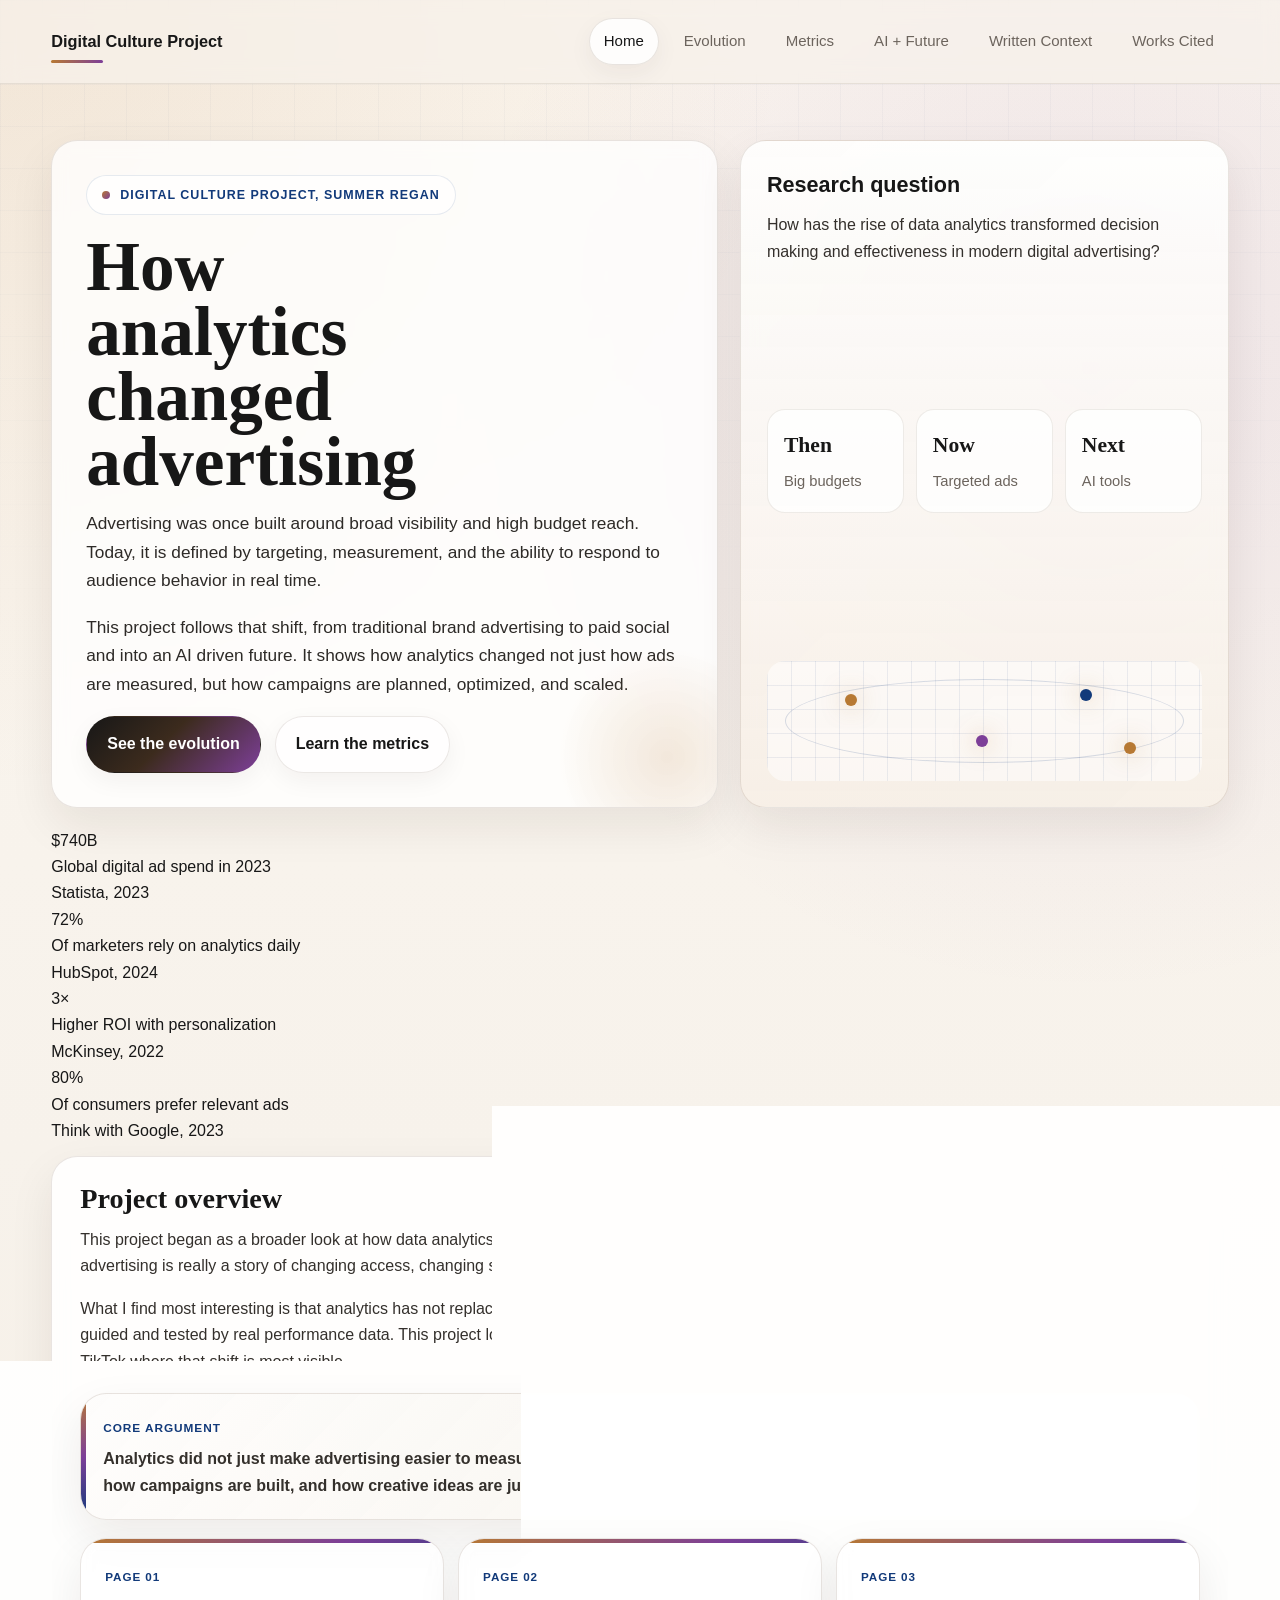
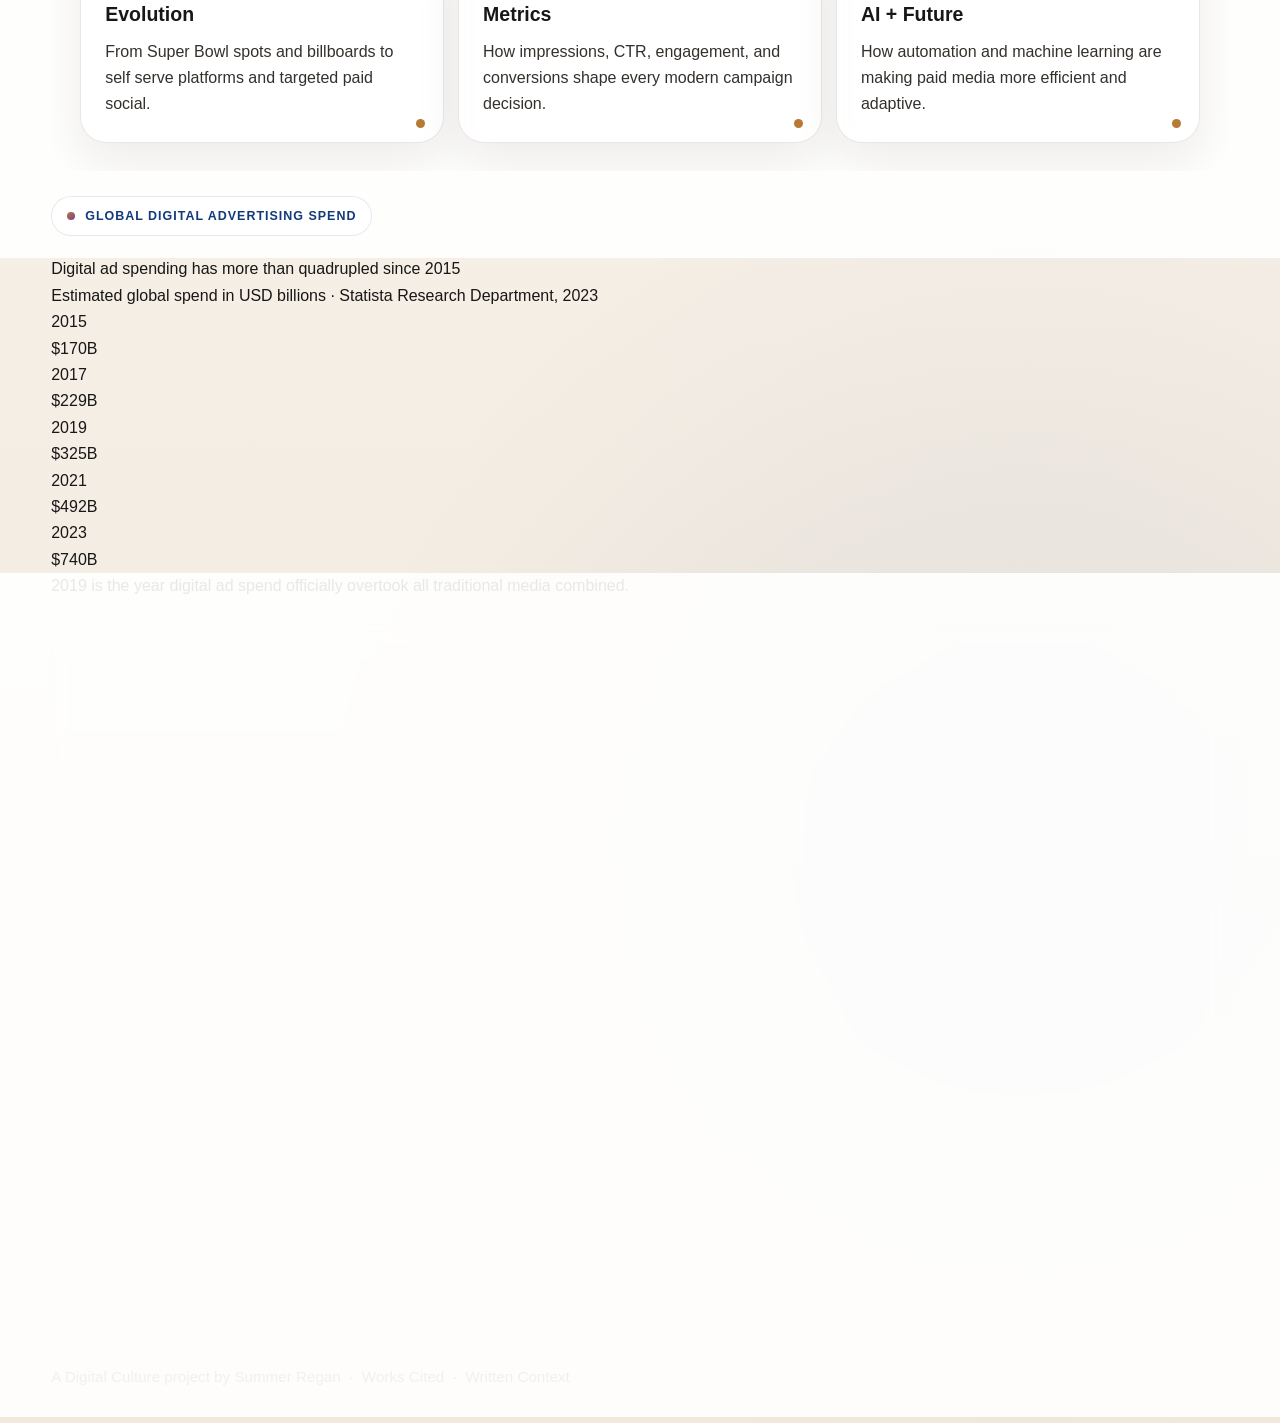
==== commit 8b8980ec: "n" ====
--- a/index.html
+++ b/index.html
@@ -85,24 +85,6 @@
 
     <section>
       <div class="container">
-        <div class="signal-flow reveal" aria-label="Campaign signal flow">
-          <div class="flow-copy">
-            <span>Campaign logic</span>
-            <h2>From audience signal to better decisions</h2>
-            <p>Modern advertising works like a loop. Audience response becomes data, data shapes creative choices, and stronger choices make the next campaign more focused.</p>
-          </div>
-          <div class="flow-steps" aria-hidden="true">
-            <div><span>01</span><strong>Audience</strong></div>
-            <div><span>02</span><strong>Creative</strong></div>
-            <div><span>03</span><strong>Data</strong></div>
-            <div><span>04</span><strong>Decision</strong></div>
-          </div>
-        </div>
-      </div>
-    </section>
-
-    <section>
-      <div class="container">
         <div class="section-card reveal">
           <h2>Project overview</h2>
           <p>This project began as a broader look at how data analytics affects digital advertising, but the most compelling part became the progression itself. The story of advertising is really a story of changing access, changing strategy, and changing ways of measuring success.</p>
--- a/styles.css
+++ b/styles.css
@@ -177,7 +177,6 @@
 .stage-card,
 .example-card,
 .info-card,
-.signal-flow,
 .takeaway-card,
 .visual-panel {
   background: var(--card);
@@ -645,7 +644,6 @@
   .stage-card,
   .example-card,
   .info-card,
-  .signal-flow,
   .takeaway-card,
   .visual-panel {
     backdrop-filter: none;
@@ -724,10 +722,6 @@
   .metric-card,
   .example-card,
   .info-card,
-  .signal-flow {
-    padding: 20px;
-  }
-
   .hero-grid,
   .grid-3,
   .metrics-grid,
@@ -805,7 +799,13 @@
 }
 
 .flow-copy {
-align-self: center;
+  align-self: center;
+  background:
+    linear-gradient(180deg, rgba(255,255,255,.9), rgba(250,244,237,.86));
+  border: 1px solid rgba(117,96,78,.14);
+  border-radius: var(--radius-sm);
+  box-shadow: var(--shadow-soft);
+  padding: 22px;
 }
 
 .flow-copy span {
@@ -819,7 +819,8 @@
 }
 
 .flow-copy h2 {
-max-width: 12ch;
+  margin-bottom: 10px;
+  max-width: 12ch;
 }
 
 .flow-copy p {
@@ -854,8 +855,9 @@
 position: absolute;
 inset: 0;
 background: linear-gradient(115deg, transparent, rgba(255,255,255,.64), transparent);
-transform: translateX(-120%);
-animation: flowSweep 5.8s ease-in-out infinite;
+  transform: translateX(-120%);
+  animation: flowSweep 5.8s ease-in-out infinite;
+  z-index: 0;
 }
 
 .flow-steps div:nth-child(2)::before { animation-delay: .3s; }
@@ -879,18 +881,22 @@
 }
 
 .flow-steps span {
-color: var(--accent);
-font-family: Georgia, "Times New Roman", serif;
-font-size: 1.45rem;
-font-weight: 900;
-line-height: 1;
+  color: var(--accent);
+  font-family: Georgia, "Times New Roman", serif;
+  font-size: 1.45rem;
+  font-weight: 900;
+  line-height: 1;
+  position: relative;
+  z-index: 1;
 }
 
 .flow-steps strong {
-color: #1f1a15;
-font-size: .92rem;
-line-height: 1.1;
-text-transform: uppercase;
+  color: #1f1a15;
+  font-size: .92rem;
+  line-height: 1.1;
+  position: relative;
+  text-transform: uppercase;
+  z-index: 1;
 }
 .visual-panel {
   background: var(--card);
@@ -1926,4 +1932,7 @@
   .flow-copy p {
     max-width: none;
   }
-}
+  .flow-copy {
+    padding: 18px;
+  }
+}
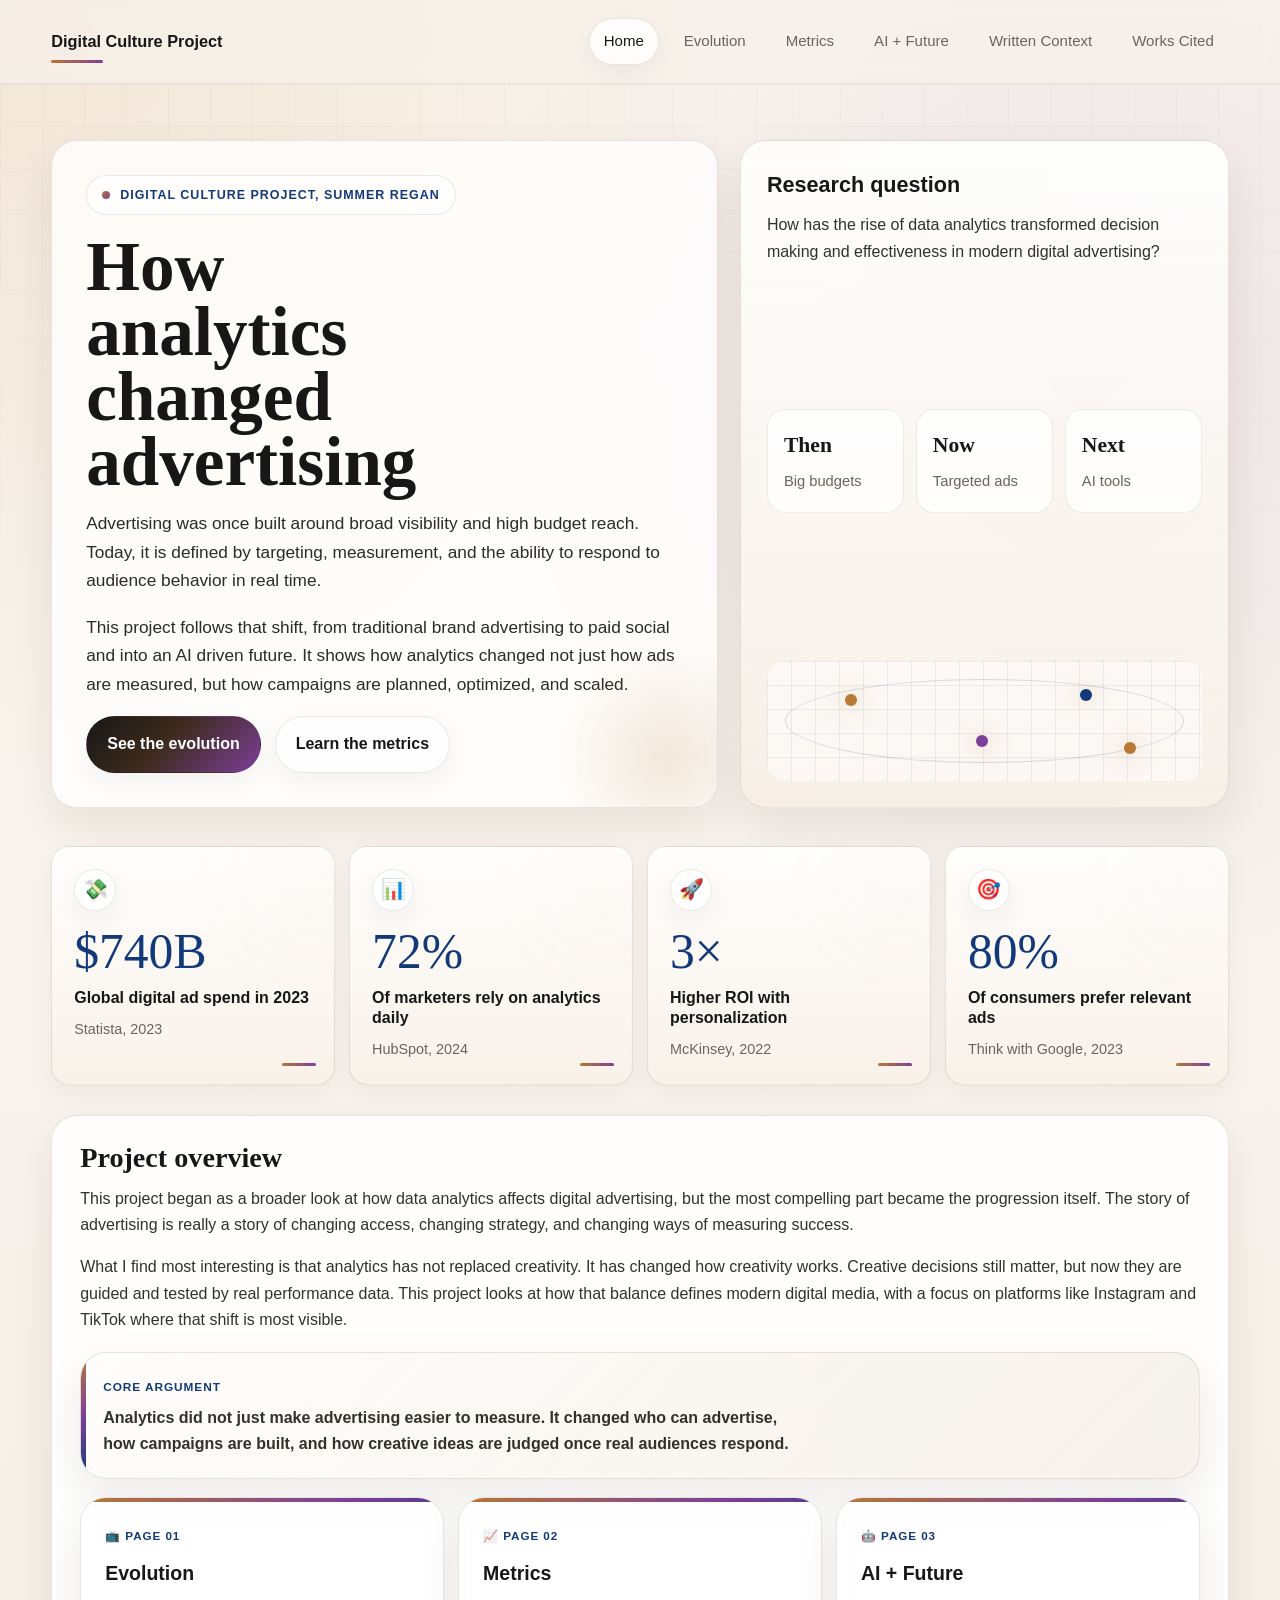
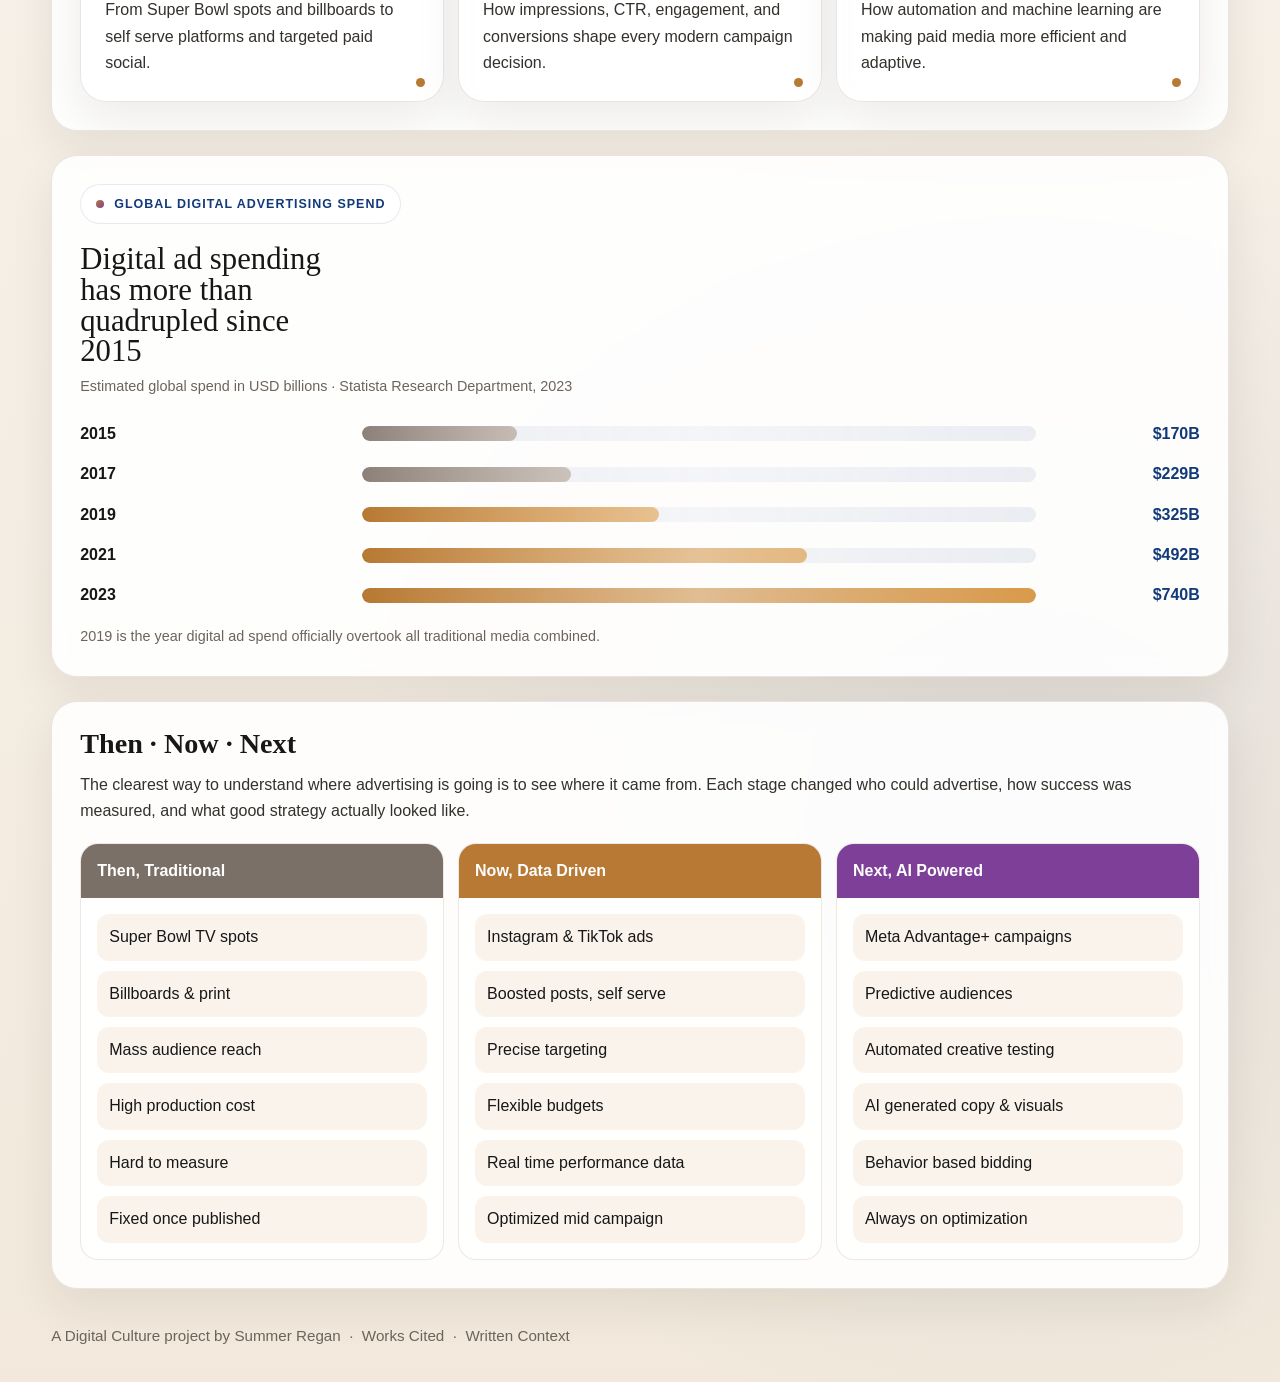
==== commit 7a70e6cb: "slay" ====
--- a/index.html
+++ b/index.html
@@ -60,21 +60,25 @@
       <div class="container">
         <div class="stat-band-grid">
           <div class="stat-item reveal">
+            <div class="stat-emoji" aria-hidden="true">💸</div>
             <div class="stat-num">$740B</div>
             <div class="stat-label">Global digital ad spend in 2023</div>
             <div class="stat-source">Statista, 2023</div>
           </div>
           <div class="stat-item reveal">
+            <div class="stat-emoji" aria-hidden="true">📊</div>
             <div class="stat-num">72%</div>
             <div class="stat-label">Of marketers rely on analytics daily</div>
             <div class="stat-source">HubSpot, 2024</div>
           </div>
           <div class="stat-item reveal">
+            <div class="stat-emoji" aria-hidden="true">🚀</div>
             <div class="stat-num">3×</div>
             <div class="stat-label">Higher ROI with personalization</div>
             <div class="stat-source">McKinsey, 2022</div>
           </div>
           <div class="stat-item reveal">
+            <div class="stat-emoji" aria-hidden="true">🎯</div>
             <div class="stat-num">80%</div>
             <div class="stat-label">Of consumers prefer relevant ads</div>
             <div class="stat-source">Think with Google, 2023</div>
@@ -95,17 +99,17 @@
           </div>
           <div class="grid-3 top-gap">
             <a class="info-card" href="evolution.html">
-              <span>Page 01</span>
+              <span>📺 Page 01</span>
               <h3>Evolution</h3>
               <p>From Super Bowl spots and billboards to self serve platforms and targeted paid social.</p>
             </a>
             <a class="info-card" href="metrics.html">
-              <span>Page 02</span>
+              <span>📈 Page 02</span>
               <h3>Metrics</h3>
               <p>How impressions, CTR, engagement, and conversions shape every modern campaign decision.</p>
             </a>
             <a class="info-card" href="ai-feature.html">
-              <span>Page 03</span>
+              <span>🤖 Page 03</span>
               <h3>AI + Future</h3>
               <p>How automation and machine learning are making paid media more efficient and adaptive.</p>
             </a>
--- a/styles.css
+++ b/styles.css
@@ -547,12 +547,12 @@
 }
 
 .stage-card::before {
-  content: attr(data-step);
-  position: absolute;
-  left: -48px;
-  top: 24px;
-  width: 34px;
-  height: 34px;
+  content: "";
+  position: absolute;
+  left: -42px;
+  top: 30px;
+  width: 18px;
+  height: 18px;
   display: grid;
   place-items: center;
   border-radius: 50%;
@@ -740,7 +740,7 @@
   }
 
   .stage-card::before {
-    left: -33px;
+    left: -25px;
   }
 
   h1 {
@@ -749,155 +749,6 @@
   }
 }
 
-.signal-flow {
-display: grid;
-grid-template-columns: .72fr 1.28fr;
-gap: 24px;
-align-items: stretch;
-margin: 4px 0 14px;
-min-height: 210px;
-overflow: hidden;
-padding: 26px;
-position: relative;
-background:
-  radial-gradient(circle at 12% 18%, rgba(183,121,51,.18), transparent 24%),
-  radial-gradient(circle at 82% 24%, rgba(125,63,152,.14), transparent 22%),
-  linear-gradient(135deg, rgba(255,255,255,.88), rgba(248,241,232,.78));
-border: 1px solid var(--border);
-border-radius: var(--radius);
-box-shadow: var(--shadow);
-backdrop-filter: blur(var(--surface-blur));
-}
-
-.signal-flow::before {
-content: "";
-position: absolute;
-inset: 0;
-background:
-  linear-gradient(90deg, rgba(18,58,122,.055) 1px, transparent 1px),
-  linear-gradient(rgba(18,58,122,.055) 1px, transparent 1px);
-background-size: 26px 26px;
-opacity: .75;
-animation: gridDrift 24s linear infinite;
-}
-
-.signal-flow::after {
-content: "";
-position: absolute;
-left: 38%;
-right: 34px;
-top: 50%;
-height: 2px;
-background: linear-gradient(90deg, rgba(183,121,51,.12), rgba(18,58,122,.45), rgba(125,63,152,.22));
-transform: translateY(-50%);
-}
-
-.flow-copy,
-.flow-steps {
-position: relative;
-z-index: 1;
-}
-
-.flow-copy {
-  align-self: center;
-  background:
-    linear-gradient(180deg, rgba(255,255,255,.9), rgba(250,244,237,.86));
-  border: 1px solid rgba(117,96,78,.14);
-  border-radius: var(--radius-sm);
-  box-shadow: var(--shadow-soft);
-  padding: 22px;
-}
-
-.flow-copy span {
-color: var(--accent-3);
-display: inline-block;
-font-size: .72rem;
-font-weight: 900;
-letter-spacing: .1em;
-margin-bottom: 12px;
-text-transform: uppercase;
-}
-
-.flow-copy h2 {
-  margin-bottom: 10px;
-  max-width: 12ch;
-}
-
-.flow-copy p {
-color: #34302c;
-font-size: .94rem;
-max-width: 34ch;
-}
-
-.flow-steps {
-display: grid;
-grid-template-columns: repeat(4, 1fr);
-gap: 14px;
-align-items: center;
-}
-
-.flow-steps div {
-min-height: 122px;
-padding: 18px 14px;
-border: 1px solid rgba(117,96,78,.15);
-border-radius: var(--radius-sm);
-background: rgba(255,255,255,.78);
-box-shadow: var(--shadow-soft);
-display: grid;
-align-content: center;
-gap: 8px;
-position: relative;
-overflow: hidden;
-}
-
-.flow-steps div::before {
-content: "";
-position: absolute;
-inset: 0;
-background: linear-gradient(115deg, transparent, rgba(255,255,255,.64), transparent);
-  transform: translateX(-120%);
-  animation: flowSweep 5.8s ease-in-out infinite;
-  z-index: 0;
-}
-
-.flow-steps div:nth-child(2)::before { animation-delay: .3s; }
-.flow-steps div:nth-child(3)::before { animation-delay: .6s; }
-.flow-steps div:nth-child(4)::before { animation-delay: .9s; }
-
-.flow-steps div::after {
-content: "";
-position: absolute;
-width: 12px;
-height: 12px;
-border-radius: 50%;
-right: -7px;
-top: calc(50% - 6px);
-background: var(--accent);
-box-shadow: 0 0 0 8px rgba(183,121,51,.1);
-}
-
-.flow-steps div:last-child::after {
-display: none;
-}
-
-.flow-steps span {
-  color: var(--accent);
-  font-family: Georgia, "Times New Roman", serif;
-  font-size: 1.45rem;
-  font-weight: 900;
-  line-height: 1;
-  position: relative;
-  z-index: 1;
-}
-
-.flow-steps strong {
-  color: #1f1a15;
-  font-size: .92rem;
-  line-height: 1.1;
-  position: relative;
-  text-transform: uppercase;
-  z-index: 1;
-}
 .visual-panel {
   background: var(--card);
   border: 1px solid var(--border);
@@ -1267,12 +1118,12 @@
 }
 
 .stage-card::before {
-  content: attr(data-step);
-  position: absolute;
-  left: -48px;
-  top: 24px;
-  width: 34px;
-  height: 34px;
+  content: "";
+  position: absolute;
+  left: -42px;
+  top: 30px;
+  width: 18px;
+  height: 18px;
   display: grid;
   place-items: center;
   border-radius: 50%;
@@ -1364,7 +1215,6 @@
   .stage-card,
   .example-card,
   .info-card,
-  .signal-flow,
   .takeaway-card,
   .visual-panel {
     backdrop-filter: none;
@@ -1465,7 +1315,7 @@
   }
 
   .stage-card::before {
-    left: -33px;
+    left: -25px;
   }
 
   h1 {
@@ -1738,21 +1588,6 @@
   animation: scanDown 3.4s ease-in-out infinite;
 }
 
-.paper-note {
-  position: absolute;
-  z-index: 3;
-  right: 18%;
-  bottom: 24%;
-  padding: 8px 12px;
-  border-radius: 999px;
-  background: var(--accent-3);
-  color: #fff;
-  font-size: .72rem;
-  font-weight: 800;
-  text-transform: uppercase;
-  animation: noteFloat 3.2s ease-in-out infinite;
-}
-
 .source-visual {
   min-height: 180px;
 }
@@ -1789,6 +1624,334 @@
 .source-thread.t2 { left: 43%; top: 44%; transform: rotate(-10deg); animation-delay: .4s; }
 .source-thread.t3 { right: 16%; top: 52%; transform: rotate(24deg); animation-delay: .8s; }
 
+.stat-band {
+  padding: 18px 0;
+}
+
+.stat-band-grid {
+  display: grid;
+  grid-template-columns: repeat(4, 1fr);
+  gap: 14px;
+}
+
+.stat-item {
+  min-height: 170px;
+  padding: 22px;
+  border: 1px solid var(--border);
+  border-radius: var(--radius-sm);
+  background:
+    linear-gradient(180deg, rgba(255,255,255,.9), rgba(248,241,232,.74)),
+    radial-gradient(circle at 90% 12%, rgba(183,121,51,.18), transparent 36%);
+  box-shadow: var(--shadow-soft);
+  position: relative;
+  overflow: hidden;
+}
+
+.stat-item::after {
+  content: "";
+  position: absolute;
+  inset: auto 18px 18px auto;
+  width: 34px;
+  height: 3px;
+  border-radius: 999px;
+  background: linear-gradient(90deg, var(--accent), var(--accent-2));
+  animation: trackSweep 3.8s ease-in-out infinite;
+}
+
+.stat-emoji {
+  width: 42px;
+  height: 42px;
+  display: grid;
+  place-items: center;
+  margin-bottom: 16px;
+  border-radius: 50%;
+  background: rgba(255,255,255,.78);
+  border: 1px solid rgba(117,96,78,.14);
+  box-shadow: var(--shadow-soft);
+  font-size: 1.25rem;
+}
+
+.stat-num {
+  font-family: Georgia, "Times New Roman", serif;
+  font-size: clamp(2rem, 4vw, 3.1rem);
+  line-height: 1;
+  color: var(--accent-3);
+  margin-bottom: 12px;
+}
+
+.stat-label {
+  font-weight: 800;
+  line-height: 1.25;
+  margin-bottom: 10px;
+}
+
+.stat-source,
+.chart-sub,
+.chart-note {
+  color: var(--muted);
+  font-size: .9rem;
+}
+
+.chart-wrap,
+.context-section,
+.ai-disclosure,
+.pull-quote {
+  padding: 28px;
+  border: 1px solid var(--border);
+  border-radius: var(--radius);
+  background: var(--card-strong);
+  box-shadow: var(--shadow);
+  backdrop-filter: blur(var(--surface-blur));
+  position: relative;
+  overflow: hidden;
+}
+
+.chart-title {
+  font-family: Georgia, "Times New Roman", serif;
+  font-size: clamp(1.6rem, 2.4vw, 2.6rem);
+  line-height: 1;
+  max-width: 18ch;
+  margin-bottom: 8px;
+}
+
+.bar-chart {
+  display: grid;
+  gap: 14px;
+  margin: 22px 0 16px;
+}
+
+.bar-row {
+  display: grid;
+  grid-template-columns: minmax(120px, .8fr) minmax(160px, 2fr) minmax(70px, .45fr);
+  gap: 12px;
+  align-items: center;
+}
+
+.bar-label,
+.bar-val {
+  font-weight: 800;
+}
+
+.bar-val {
+  text-align: right;
+  color: var(--accent-3);
+}
+
+.bar-track {
+  height: 15px;
+  border-radius: 999px;
+  background: rgba(18,58,122,.08);
+  overflow: hidden;
+  position: relative;
+}
+
+.bar-track::after {
+  content: "";
+  position: absolute;
+  inset: 0;
+  background: linear-gradient(90deg, transparent, rgba(255,255,255,.44), transparent);
+  animation: bandSweep 4s ease-in-out infinite;
+}
+
+.bar-fill {
+  display: block;
+  width: 0;
+  height: 100%;
+  border-radius: inherit;
+  background: linear-gradient(90deg, var(--accent), #d99a4a);
+  transition: width 1s ease;
+}
+
+.bar-fill.muted {
+  background: linear-gradient(90deg, #8c8178, #b7aba1);
+}
+
+.bar-fill.blue {
+  background: linear-gradient(90deg, var(--accent-3), #2c73bf);
+}
+
+.bar-fill.purple {
+  background: linear-gradient(90deg, var(--accent-2), #b56ad0);
+}
+
+.compare-wrap {
+  display: grid;
+  grid-template-columns: repeat(3, 1fr);
+  gap: 14px;
+  margin-top: 18px;
+}
+
+.compare-col {
+  border: 1px solid rgba(117,96,78,.14);
+  border-radius: var(--radius-sm);
+  background: rgba(255,255,255,.7);
+  overflow: hidden;
+}
+
+.compare-head {
+  padding: 14px 16px;
+  color: #fff;
+  font-weight: 900;
+  background: var(--accent-3);
+}
+
+.compare-head.then { background: #7b7068; }
+.compare-head.now { background: var(--accent); }
+.compare-head.next { background: var(--accent-2); }
+
+.compare-body {
+  list-style: none;
+  display: grid;
+  gap: 10px;
+  padding: 16px;
+}
+
+.compare-body li {
+  padding: 10px 12px;
+  border-radius: 12px;
+  background: rgba(248,241,232,.82);
+}
+
+.loop-wrap {
+  display: grid;
+  gap: 10px;
+  margin-top: 18px;
+}
+
+.loop-step {
+  display: grid;
+  grid-template-columns: auto 1fr;
+  gap: 12px;
+  align-items: center;
+  padding: 14px;
+  border: 1px solid rgba(117,96,78,.14);
+  border-radius: var(--radius-sm);
+  background: rgba(255,255,255,.68);
+}
+
+.loop-icon {
+  width: 42px;
+  height: 42px;
+  display: grid;
+  place-items: center;
+  border-radius: 50%;
+  background: rgba(183,121,51,.14);
+}
+
+.loop-step strong,
+.loop-step span:last-child {
+  display: block;
+}
+
+.loop-step span:last-child {
+  color: var(--muted);
+  font-size: .92rem;
+}
+
+.loop-arrow {
+  color: var(--accent);
+  font-weight: 900;
+  text-align: center;
+}
+
+.pull-quote {
+  margin-bottom: 16px;
+  background:
+    linear-gradient(135deg, rgba(18,58,122,.08), rgba(183,121,51,.11)),
+    rgba(255,255,255,.86);
+}
+
+.pull-quote p {
+  font-family: Georgia, "Times New Roman", serif;
+  font-size: clamp(1.35rem, 2.5vw, 2.35rem);
+  line-height: 1.1;
+}
+
+.pull-quote cite {
+  display: block;
+  margin-top: 14px;
+  color: var(--muted);
+  font-style: normal;
+  font-weight: 800;
+}
+
+.context-section {
+  margin: 16px 0;
+}
+
+.context-section p + p {
+  margin-top: 15px;
+}
+
+.ai-disclosure {
+  margin: 18px 0;
+  background:
+    linear-gradient(135deg, rgba(125,63,152,.1), rgba(18,58,122,.08)),
+    rgba(255,255,255,.88);
+}
+
+.disc-label {
+  display: inline-flex;
+  align-items: center;
+  gap: 9px;
+  margin-bottom: 12px;
+  color: var(--accent-3);
+  font-weight: 900;
+}
+
+.ai-disclosure p + p {
+  margin-top: 14px;
+}
+
+.citation-list {
+  display: grid;
+  gap: 14px;
+  list-style: none;
+  margin-top: 18px;
+}
+
+.citation-item {
+  display: grid;
+  grid-template-columns: auto 1fr;
+  gap: 16px;
+  padding: 18px;
+  border: 1px solid rgba(117,96,78,.14);
+  border-radius: var(--radius-sm);
+  background: rgba(255,255,255,.72);
+}
+
+.cite-num {
+  width: 42px;
+  height: 42px;
+  display: grid;
+  place-items: center;
+  border-radius: 50%;
+  color: #fff;
+  background: linear-gradient(135deg, var(--accent), var(--accent-2));
+  font-weight: 900;
+}
+
+.cite-mla {
+  font-weight: 800;
+}
+
+.cite-annotation {
+  margin: 8px 0 10px;
+  color: #3b352f;
+}
+
+.page-nav {
+  display: flex;
+  justify-content: space-between;
+  gap: 14px;
+  flex-wrap: wrap;
+  margin-top: 18px;
+}
+
+.page-nav .btn.primary {
+  margin-left: auto;
+}
+
 @keyframes gridDrift {
   to { background-position: 42px 42px; }
 }
@@ -1866,22 +2029,12 @@
   50% { transform: translateY(58px); opacity: 1; }
 }
 
-@keyframes noteFloat {
-  0%, 100% { transform: translateY(0); }
-  50% { transform: translateY(-8px); }
-}
-
 @keyframes sourcePulse {
   0%, 100% { transform: scale(1); opacity: .7; }
   50% { transform: scale(1.22); opacity: 1; }
 }
 
 
-
-@keyframes flowSweep {
-  0%, 46% { transform: translateX(-120%); }
-  74%, 100% { transform: translateX(120%); }
-}
 
 @media (prefers-reduced-motion: reduce) {
   *,
@@ -1898,15 +2051,6 @@
 @media (max-width: 980px) {
   .stat-band-grid { grid-template-columns: repeat(2,1fr); }
   .compare-wrap { grid-template-columns: 1fr; }
-  .signal-flow {
-    grid-template-columns: 1fr;
-  }
-  .signal-flow::after {
-    display: none;
-  }
-  .flow-steps {
-    grid-template-columns: repeat(2, 1fr);
-  }
   .visual-panel { min-height: 150px; }
   .signal-visual { height: 96px; }
   .screen { min-height: 78px; }
@@ -1919,20 +2063,31 @@
 }
 
 @media (max-width: 720px) {
-  .flow-steps {
+  .stat-band-grid,
+  .bar-row {
     grid-template-columns: 1fr;
   }
-  .flow-steps div {
-    min-height: 92px;
-  }
-  .flow-steps div::after {
-    display: none;
-  }
-  .flow-copy h2,
-  .flow-copy p {
-    max-width: none;
-  }
-  .flow-copy {
-    padding: 18px;
-  }
-}
+
+  .stat-item,
+  .chart-wrap,
+  .context-section,
+  .ai-disclosure,
+  .pull-quote,
+  .citation-item {
+    padding: 20px;
+  }
+
+  .bar-val {
+    text-align: left;
+  }
+
+  .page-nav {
+    flex-direction: column;
+  }
+
+  .page-nav .btn,
+  .page-nav .btn.primary {
+    width: 100%;
+    margin-left: 0;
+  }
+}
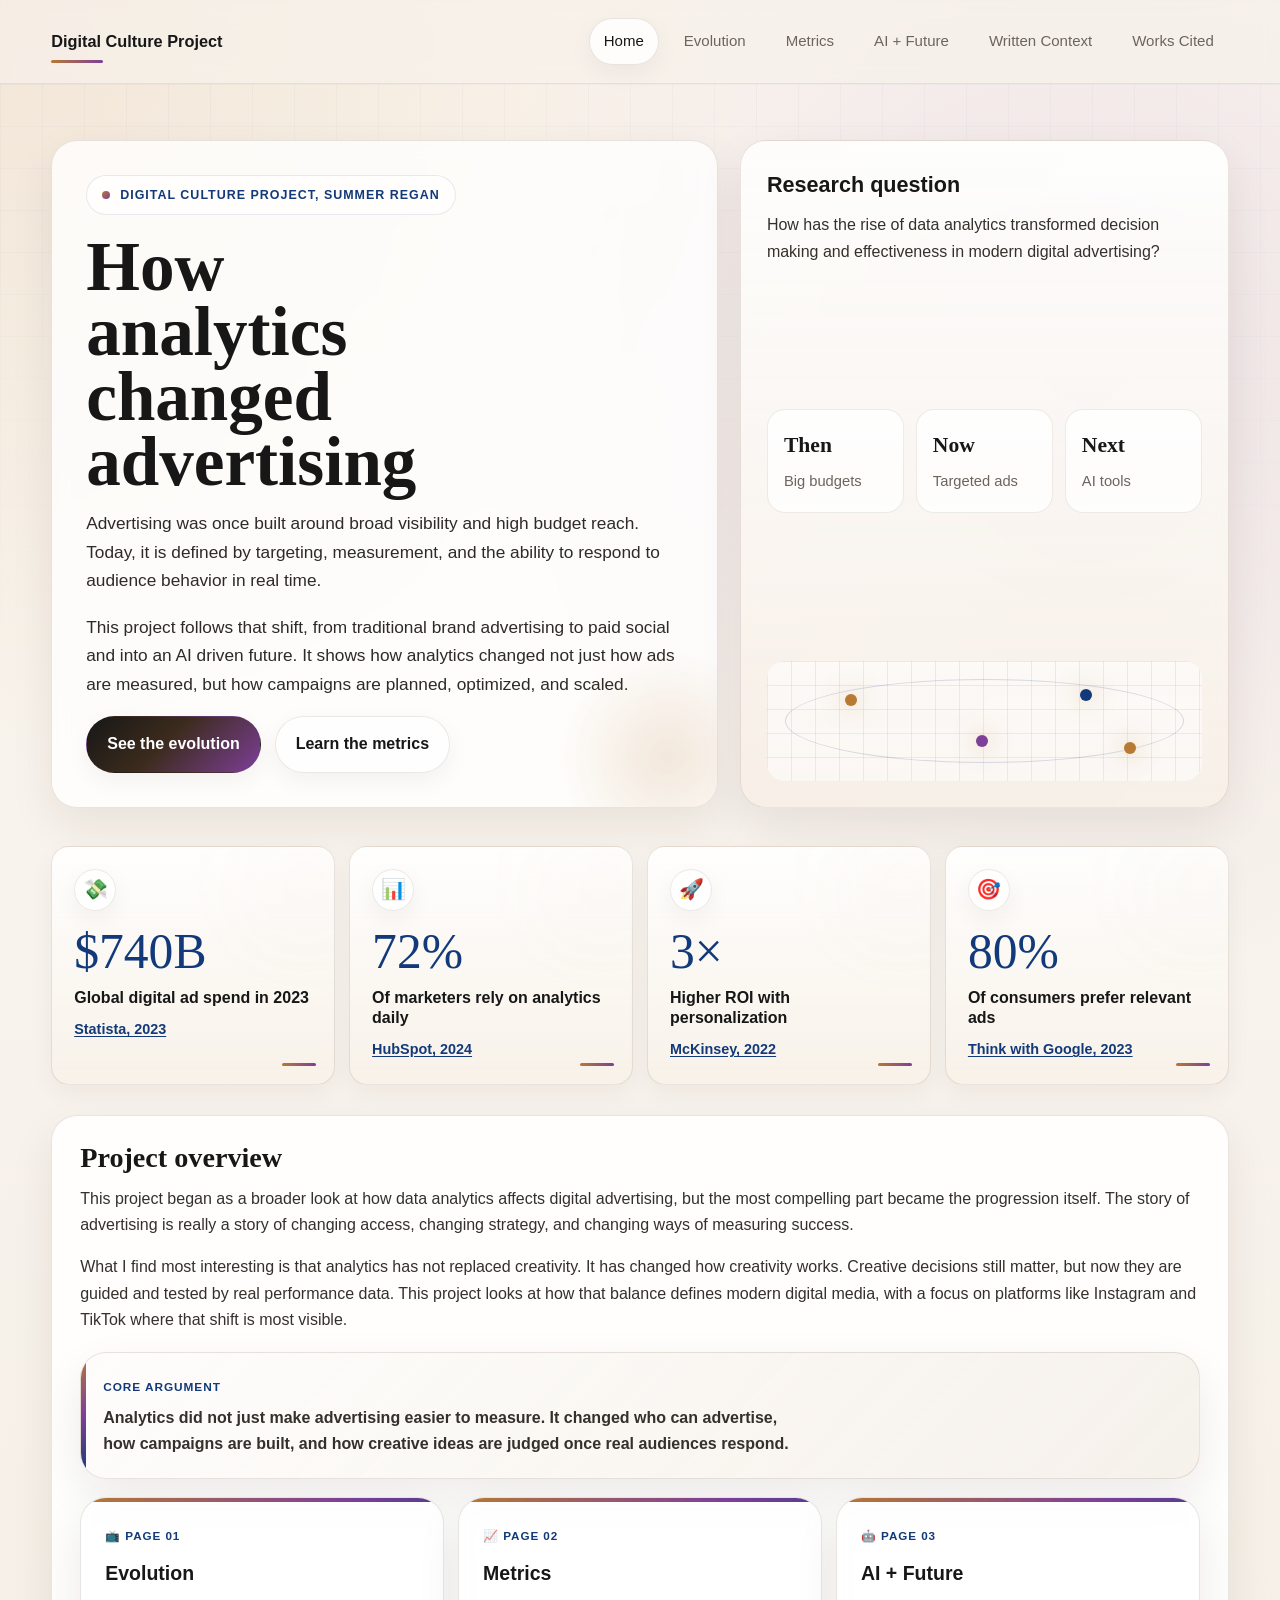
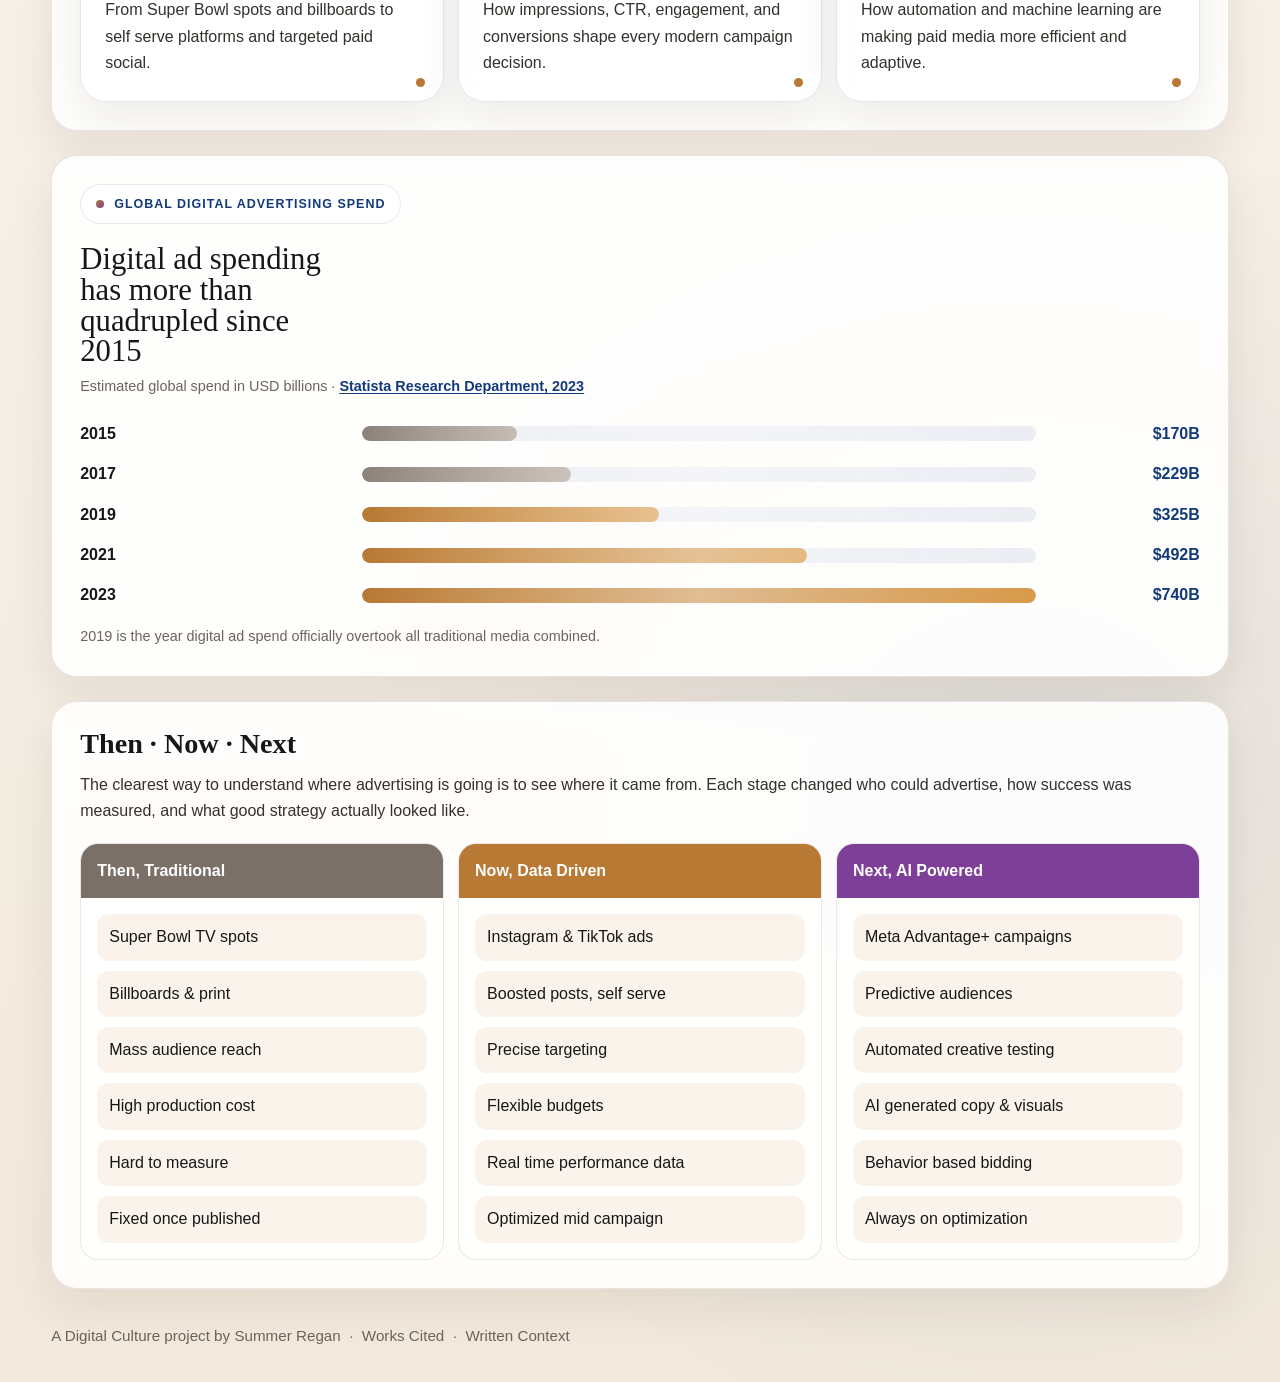
==== commit cacc736f: "fixed" ====
--- a/index.html
+++ b/index.html
@@ -63,25 +63,25 @@
             <div class="stat-emoji" aria-hidden="true">💸</div>
             <div class="stat-num">$740B</div>
             <div class="stat-label">Global digital ad spend in 2023</div>
-            <div class="stat-source">Statista, 2023</div>
+            <div class="stat-source"><a href="https://www.statista.com/statistics/237974/online-advertising-spending-worldwide/" target="_blank" rel="noopener">Statista, 2023</a></div>
           </div>
           <div class="stat-item reveal">
             <div class="stat-emoji" aria-hidden="true">📊</div>
             <div class="stat-num">72%</div>
             <div class="stat-label">Of marketers rely on analytics daily</div>
-            <div class="stat-source">HubSpot, 2024</div>
+            <div class="stat-source"><a href="https://www.hubspot.com/state-of-marketing" target="_blank" rel="noopener">HubSpot, 2024</a></div>
           </div>
           <div class="stat-item reveal">
             <div class="stat-emoji" aria-hidden="true">🚀</div>
             <div class="stat-num">3×</div>
             <div class="stat-label">Higher ROI with personalization</div>
-            <div class="stat-source">McKinsey, 2022</div>
+            <div class="stat-source"><a href="https://www.mckinsey.com/capabilities/growth-marketing-and-sales/our-insights/the-value-of-getting-personalization-right-or-wrong-is-multiplying" target="_blank" rel="noopener">McKinsey, 2022</a></div>
           </div>
           <div class="stat-item reveal">
             <div class="stat-emoji" aria-hidden="true">🎯</div>
             <div class="stat-num">80%</div>
             <div class="stat-label">Of consumers prefer relevant ads</div>
-            <div class="stat-source">Think with Google, 2023</div>
+            <div class="stat-source"><a href="https://www.thinkwithgoogle.com/consumer-insights/consumer-trends/navigating-purchase-behavior-and-decision-making/" target="_blank" rel="noopener">Think with Google, 2023</a></div>
           </div>
         </div>
       </div>
@@ -123,7 +123,7 @@
         <div class="chart-wrap reveal">
           <div class="eyebrow">Global digital advertising spend</div>
           <p class="chart-title">Digital ad spending has more than quadrupled since 2015</p>
-          <p class="chart-sub">Estimated global spend in USD billions · Statista Research Department, 2023</p>
+          <p class="chart-sub">Estimated global spend in USD billions · <a href="https://www.statista.com/statistics/237974/online-advertising-spending-worldwide/" target="_blank" rel="noopener">Statista Research Department, 2023</a></p>
           <div class="bar-chart">
             <div class="bar-row">
               <span class="bar-label">2015</span>
--- a/styles.css
+++ b/styles.css
@@ -1692,6 +1692,20 @@
   font-size: .9rem;
 }
 
+.stat-source a,
+.chart-sub a {
+  color: var(--accent-3);
+  text-decoration: underline;
+  text-underline-offset: 2px;
+  font-weight: 600;
+  transition: color 0.2s ease;
+}
+
+.stat-source a:hover,
+.chart-sub a:hover {
+  color: var(--accent);
+}
+
 .chart-wrap,
 .context-section,
 .ai-disclosure,
